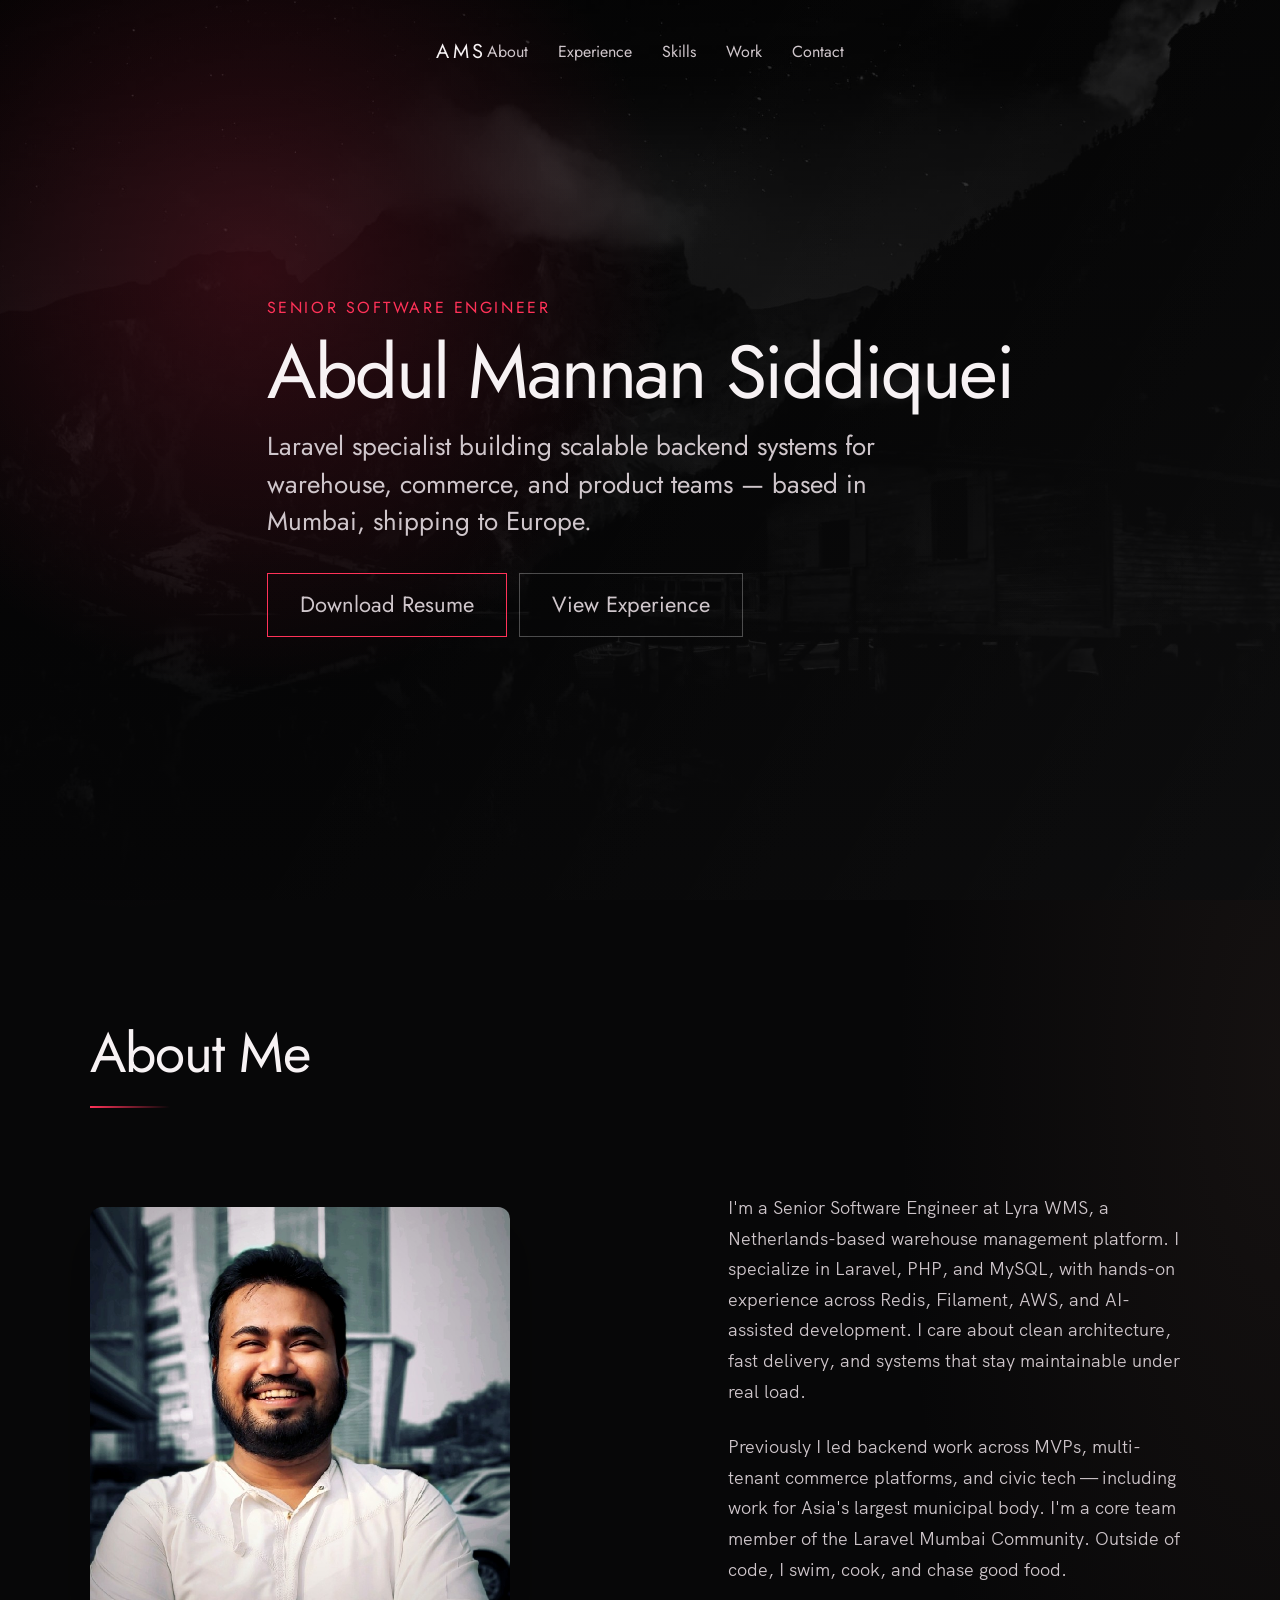
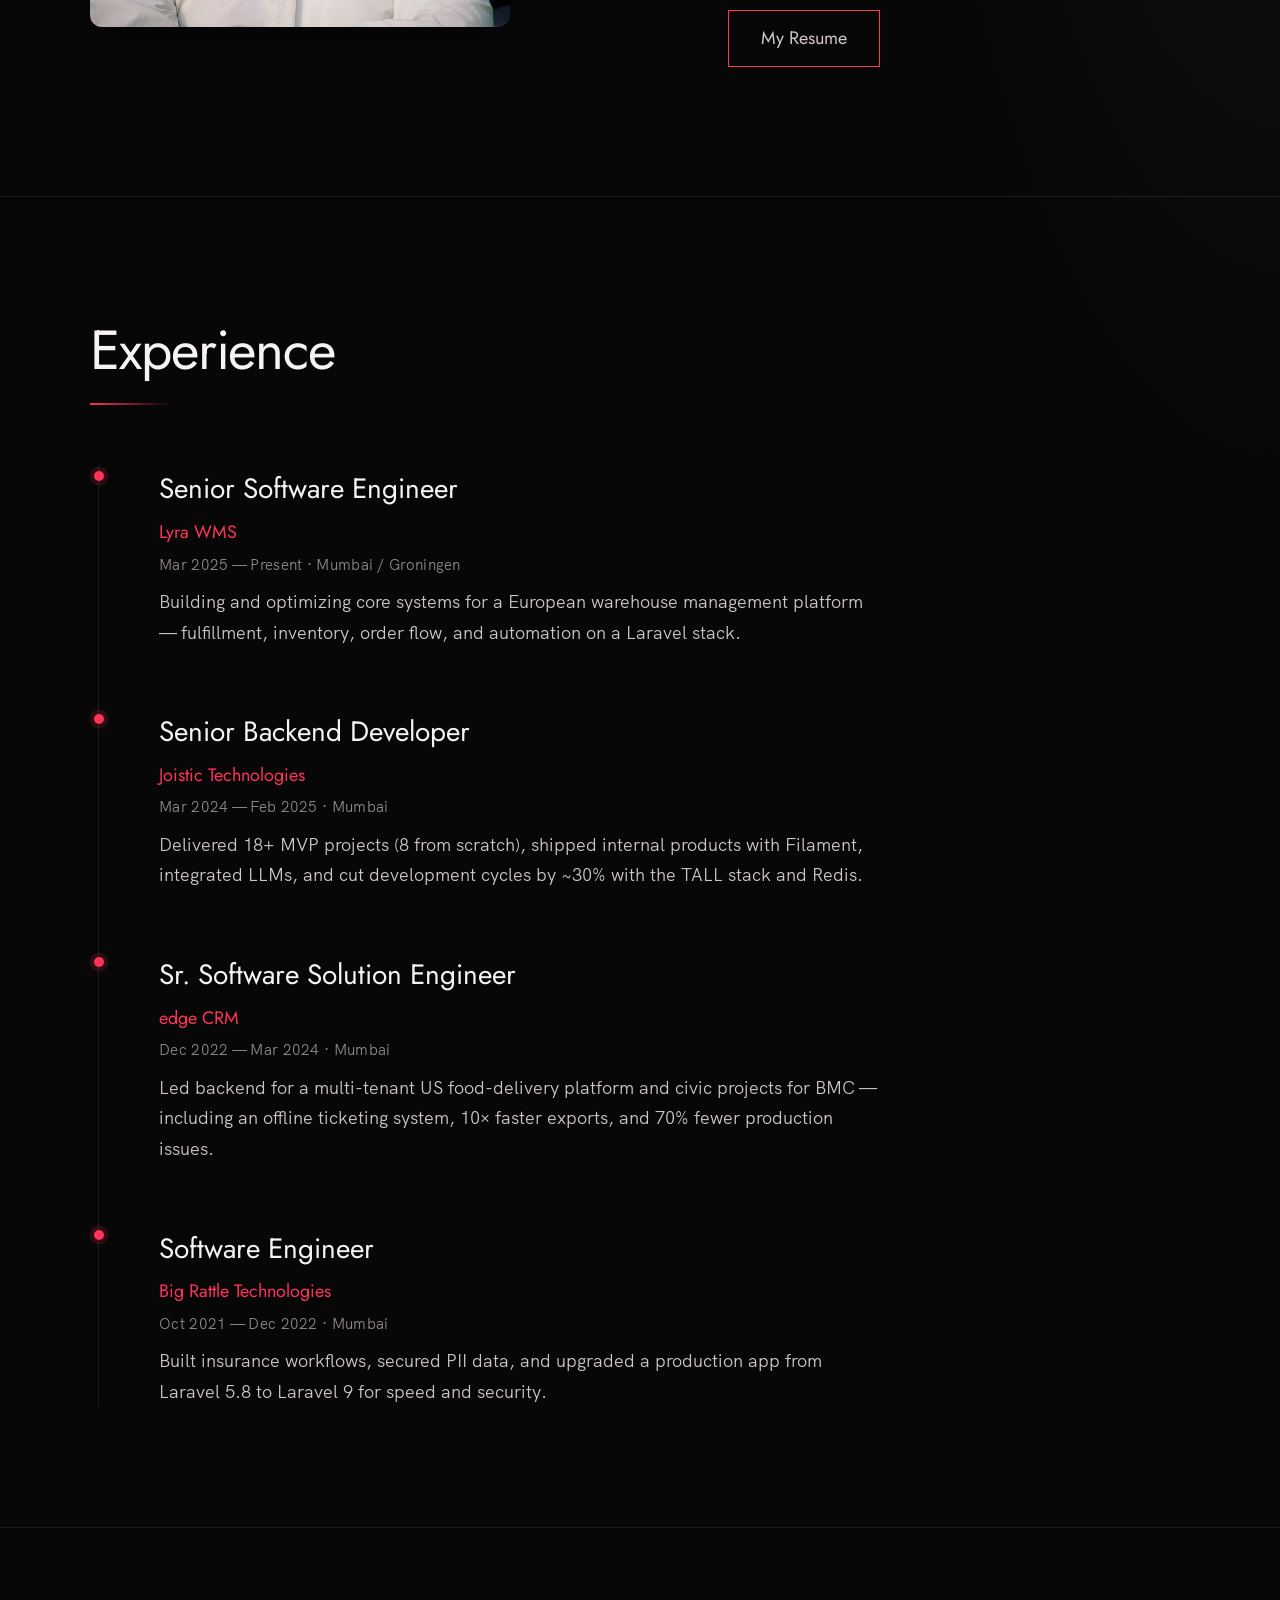
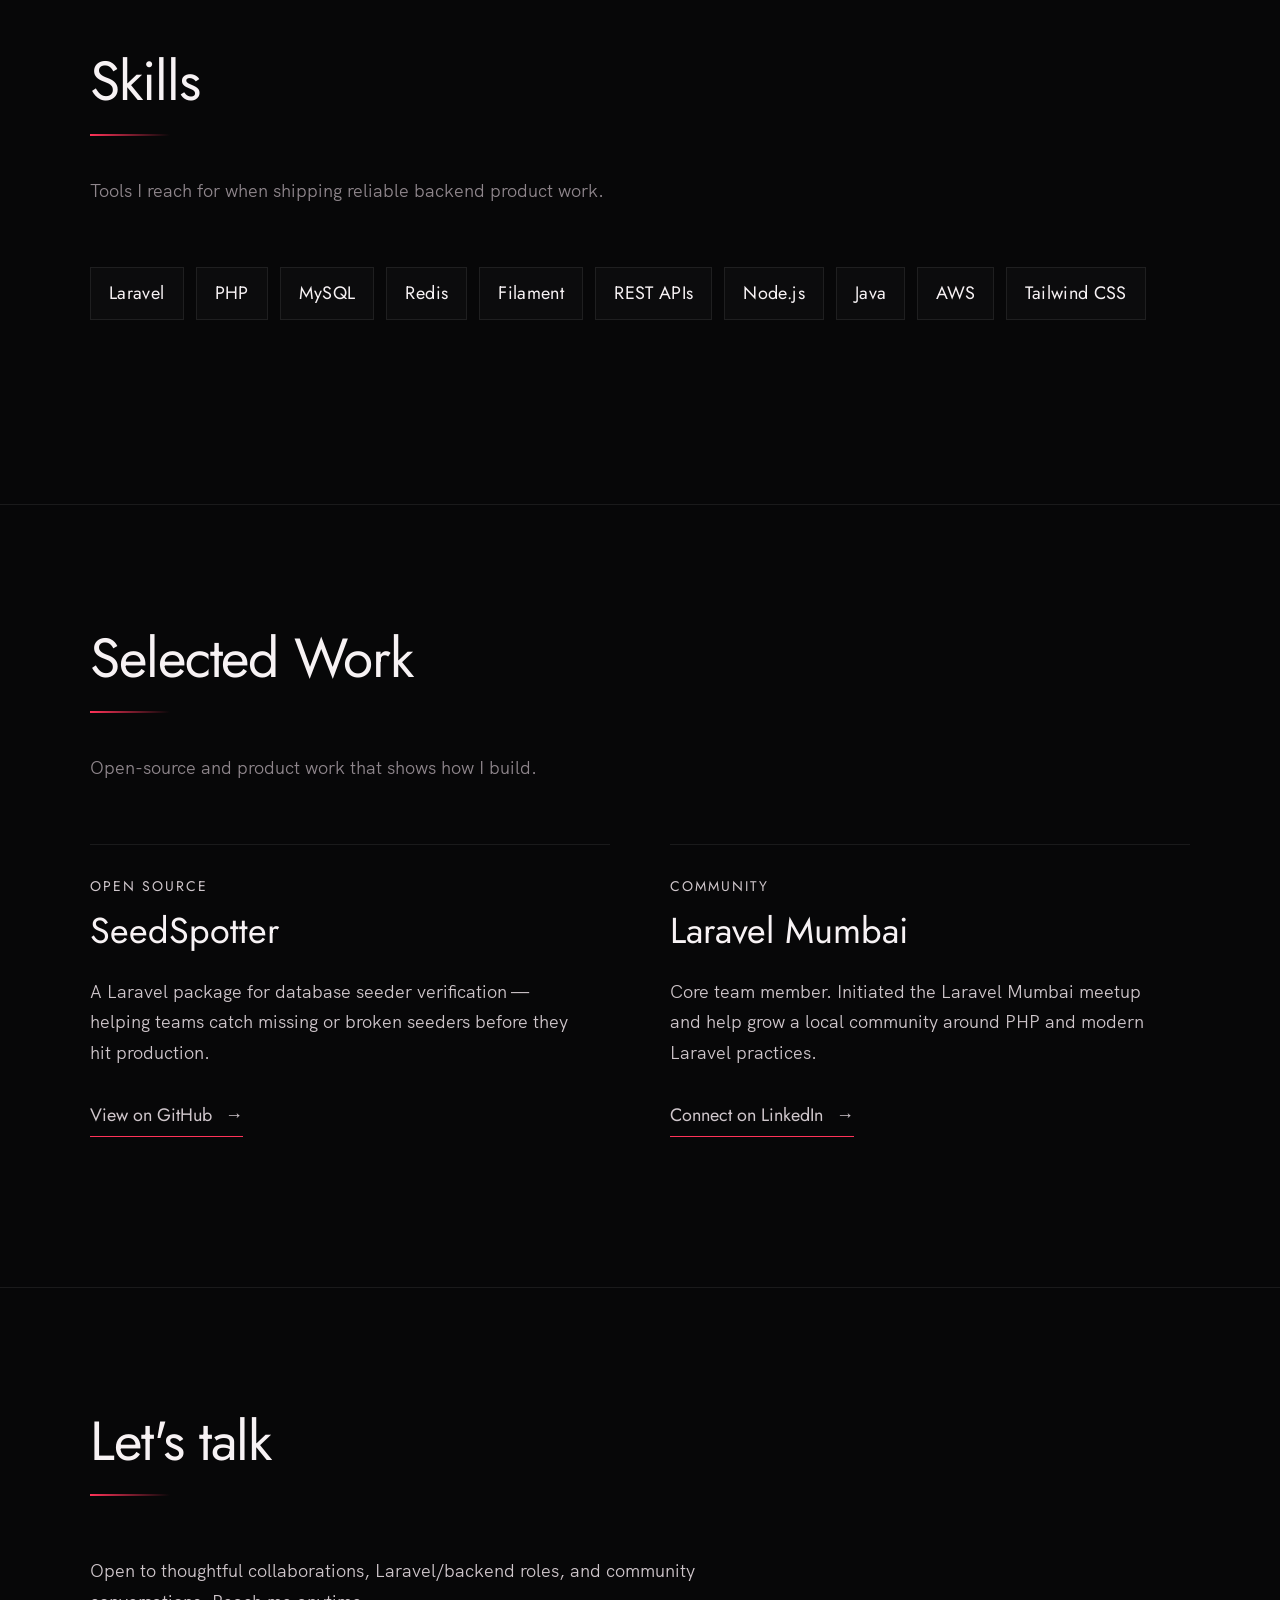
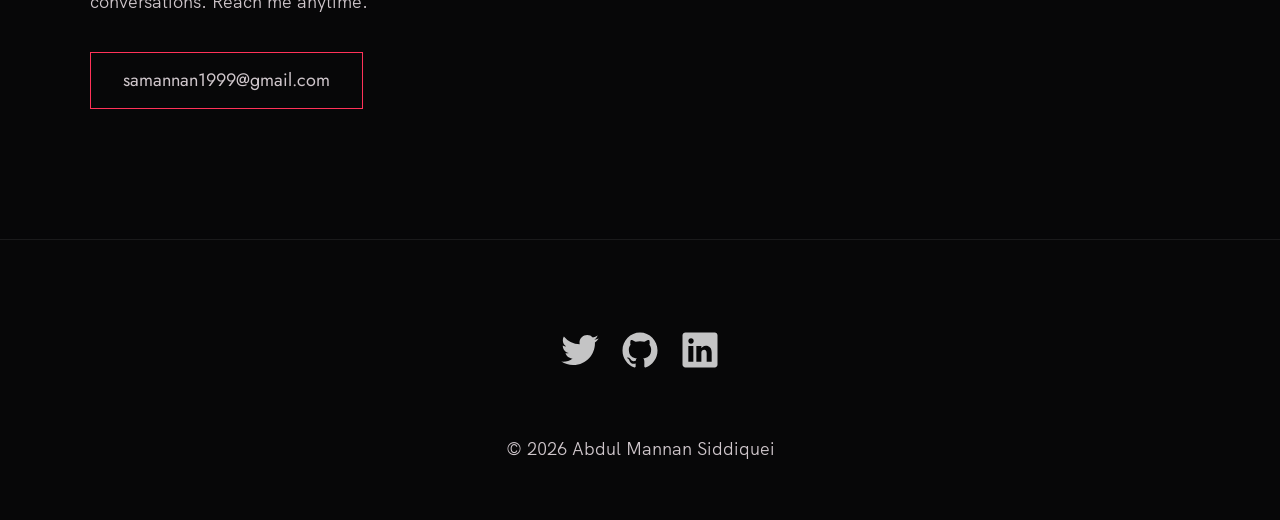
==== index.html @ 737ef44e "Refactor index.html and index.css for improved layout and styling; enhance JavaScript for better use" ====
<!DOCTYPE html>
<html lang="en">

<head>
  <meta charset="UTF-8" />
  <meta name="viewport" content="width=device-width, initial-scale=1.0" />
  <meta name="description"
    content="Abdul Mannan Siddiquei — Senior Software Engineer specializing in Laravel, PHP, and scalable backend systems. Based in Mumbai." />
  <link rel="shortcut icon" type="image/png" href="./images/favicon.png" />
  <title>Abdul Mannan Siddiquei | Senior Software Engineer</title>
  <link rel="stylesheet" href="index.css" />
</head>

<body>
  <header class="header" role="banner" id="top">
    <div class="header__atmosphere" aria-hidden="true"></div>
    <nav class="nav row" aria-label="Primary">
      <a class="nav__brand" href="#top">AMS</a>
      <ul class="nav__items">
        <li class="nav__item"><a class="nav__link" href="#about">About</a></li>
        <li class="nav__item"><a class="nav__link" href="#experience">Experience</a></li>
        <li class="nav__item"><a class="nav__link" href="#skills">Skills</a></li>
        <li class="nav__item"><a class="nav__link" href="#work">Work</a></li>
        <li class="nav__item"><a class="nav__link" href="#contact">Contact</a></li>
      </ul>
    </nav>

    <div class="header__text-box row">
      <div class="header__text">
        <p class="header__eyebrow reveal">Senior Software Engineer</p>
        <h1 class="heading-primary reveal reveal--delay-1">
          <span>Abdul Mannan Siddiquei</span>
        </h1>
        <p class="header__lead reveal reveal--delay-2">
          Laravel specialist building scalable backend systems for warehouse,
          commerce, and product teams — based in Mumbai, shipping to Europe.
        </p>
        <div class="header__actions reveal reveal--delay-3">
          <a href="./files/ams_resume_2026.pdf" class="btn" download>Download Resume</a>
          <a href="#experience" class="btn btn--ghost">View Experience</a>
        </div>
      </div>
    </div>
  </header>

  <main role="main">
    <section class="about" id="about">
      <div class="row">
        <h2 class="reveal">About Me</h2>
        <div class="about__content">
          <div class="about__text reveal reveal--delay-1">
            <p>
              I'm a Senior Software Engineer at Lyra WMS, a Netherlands-based
              warehouse management platform. I specialize in Laravel, PHP, and
              MySQL, with hands-on experience across Redis, Filament, AWS, and
              AI-assisted development. I care about clean architecture, fast
              delivery, and systems that stay maintainable under real load.
            </p>
            <p>
              Previously I led backend work across MVPs, multi-tenant commerce
              platforms, and civic tech — including work for Asia's largest
              municipal body. I'm a core team member of the Laravel Mumbai
              Community. Outside of code, I swim, cook, and chase good food.
            </p>
            <a href="./files/ams_resume_2026.pdf" class="btn" download>My Resume</a>
          </div>
          <div class="about__photo-container reveal reveal--delay-2">
            <img class="about__photo" src="./images/ams.jpg" alt="Portrait of Abdul Mannan Siddiquei" />
          </div>
        </div>
      </div>
    </section>

    <section class="experience" id="experience">
      <div class="row">
        <h2 class="reveal">Experience</h2>
        <ol class="timeline">
          <li class="timeline__item reveal">
            <div class="timeline__meta">
              <span class="timeline__role">Senior Software Engineer</span>
              <span class="timeline__company">Lyra WMS</span>
              <span class="timeline__dates">Mar 2025 — Present · Mumbai / Groningen</span>
            </div>
            <p class="timeline__copy">
              Building and optimizing core systems for a European warehouse
              management platform — fulfillment, inventory, order flow, and
              automation on a Laravel stack.
            </p>
          </li>
          <li class="timeline__item reveal">
            <div class="timeline__meta">
              <span class="timeline__role">Senior Backend Developer</span>
              <span class="timeline__company">Joistic Technologies</span>
              <span class="timeline__dates">Mar 2024 — Feb 2025 · Mumbai</span>
            </div>
            <p class="timeline__copy">
              Delivered 18+ MVP projects (8 from scratch), shipped internal
              products with Filament, integrated LLMs, and cut development
              cycles by ~30% with the TALL stack and Redis.
            </p>
          </li>
          <li class="timeline__item reveal">
            <div class="timeline__meta">
              <span class="timeline__role">Sr. Software Solution Engineer</span>
              <span class="timeline__company">edge CRM</span>
              <span class="timeline__dates">Dec 2022 — Mar 2024 · Mumbai</span>
            </div>
            <p class="timeline__copy">
              Led backend for a multi-tenant US food-delivery platform and
              civic projects for BMC — including an offline ticketing system,
              10× faster exports, and 70% fewer production issues.
            </p>
          </li>
          <li class="timeline__item reveal">
            <div class="timeline__meta">
              <span class="timeline__role">Software Engineer</span>
              <span class="timeline__company">Big Rattle Technologies</span>
              <span class="timeline__dates">Oct 2021 — Dec 2022 · Mumbai</span>
            </div>
            <p class="timeline__copy">
              Built insurance workflows, secured PII data, and upgraded a
              production app from Laravel 5.8 to Laravel 9 for speed and security.
            </p>
          </li>
        </ol>
      </div>
    </section>

    <section class="skills" id="skills">
      <div class="row">
        <h2 class="reveal">Skills</h2>
        <p class="section-lead reveal reveal--delay-1">
          Tools I reach for when shipping reliable backend product work.
        </p>
        <ul class="skills__list">
          <li class="skills__item reveal">Laravel</li>
          <li class="skills__item reveal">PHP</li>
          <li class="skills__item reveal">MySQL</li>
          <li class="skills__item reveal">Redis</li>
          <li class="skills__item reveal">Filament</li>
          <li class="skills__item reveal">REST APIs</li>
          <li class="skills__item reveal">Node.js</li>
          <li class="skills__item reveal">Java</li>
          <li class="skills__item reveal">AWS</li>
          <li class="skills__item reveal">Tailwind CSS</li>
          <li class="skills__item reveal">Livewire</li>
          <li class="skills__item reveal">AI / LLMs</li>
        </ul>
      </div>
    </section>

    <section class="work" id="work">
      <div class="row">
        <h2 class="reveal">Selected Work</h2>
        <p class="section-lead reveal reveal--delay-1">
          Open-source and product work that shows how I build.
        </p>
        <div class="work__grid">
          <article class="work__feature reveal">
            <p class="work__label">Open Source</p>
            <h3>SeedSpotter</h3>
            <p>
              A Laravel package for database seeder verification — helping teams
              catch missing or broken seeders before they hit production.
            </p>
            <a class="link__text" href="https://github.com/abdulmannans/seed-spotter" target="_blank"
              rel="noopener noreferrer">View on GitHub <span aria-hidden="true">→</span></a>
          </article>
          <article class="work__feature reveal reveal--delay-1">
            <p class="work__label">Community</p>
            <h3>Laravel Mumbai</h3>
            <p>
              Core team member. Initiated the Laravel Mumbai meetup and help
              grow a local community around PHP and modern Laravel practices.
            </p>
            <a class="link__text" href="https://www.linkedin.com/in/abdulmannans/" target="_blank"
              rel="noopener noreferrer">Connect on LinkedIn <span aria-hidden="true">→</span></a>
          </article>
        </div>
      </div>
    </section>

    <section class="contact" id="contact">
      <div class="row">
        <h2 class="reveal">Let's talk</h2>
        <div class="contact__info reveal reveal--delay-1">
          <p>
            Open to thoughtful collaborations, Laravel/backend roles, and
            community conversations. Reach me anytime.
          </p>
          <a class="btn" href="mailto:samannan1999@gmail.com">samannan1999@gmail.com</a>
        </div>
      </div>
    </section>
  </main>

  <footer role="contentinfo" class="footer">
    <div class="row">
      <ul class="footer__social-links">
        <li class="footer__social-link-item">
          <a href="https://twitter.com/SiddiqueiAbdul/" title="Twitter profile">
            <img src="./images/twitter.svg" class="footer__social-image" alt="Twitter" />
          </a>
        </li>
        <li class="footer__social-link-item">
          <a href="https://github.com/abdulmannans/" title="GitHub profile">
            <img src="./images/github.svg" class="footer__social-image" alt="GitHub" />
          </a>
        </li>
        <li class="footer__social-link-item">
          <a href="https://www.linkedin.com/in/abdulmannans/" title="LinkedIn profile">
            <img src="./images/linkedin.svg" class="footer__social-image" alt="LinkedIn" />
          </a>
        </li>
      </ul>
      <p>&copy; <span id="year">2026</span> Abdul Mannan Siddiquei</p>
    </div>
  </footer>

  <a href="#top" class="back-to-top" title="Back to Top">
    <img src="./images/arrow-up.svg" alt="Back to Top" class="back-to-top__image" />
  </a>
  <script src="./index.js"></script>
</body>

</html>
---- index.css ----
/* --------------------------------------- */
/* ----- Basic Setup ----- */
/* --------------------------------------- */

@font-face {
    font-family: 'Hk Grotesk';
    font-style: normal;
    font-weight: 400;
    src: url('./fonts/HKGrotesk-Regular.woff') format('woff');
}

@font-face {
    font-family: 'Jost';
    font-style: normal;
    font-weight: 400;
    src: url('./fonts/Jost-Regular.ttf') format('truetype');
}

* {
    margin: 0;
    padding: 0;
    box-sizing: inherit;
}

:root {
    --font-size-small: 1.8rem;
    --font-size-normal: 2.2rem;
    --font-size-medium: 2.8rem;
    --font-size-medium-1: 3.6rem;
    --font-size-large: 5.5rem;
    --font-size-huge: 7.5rem;
    --font-stack: 'Hk Grotesk', sans-serif;
    --font-display: 'Jost', sans-serif;

    --line-height-normal: 1.7;
    --line-height-small: 1.2;

    --black: #070708;
    --ink: #101014;
    --pink: #ff3258;
    --pink-soft: rgba(255, 50, 88, 0.14);
    --white: #f7f2f4;
    --white-1: #cfc6cb;
    --muted: #8f868c;
    --line: rgba(255, 255, 255, 0.08);

    --container-max-width: 1180px;
    --container-medium-width: 700px;
    --container-small-width: 500px;

    --gutter-huge: 12rem;
    --gutter-medium: 6rem;
    --gutter-normal: 3rem;
    --gutter-small-1: 2.5rem;
    --gutter-small: 2rem;

    --border-light: 1px solid var(--line);
    --ease: cubic-bezier(0.22, 1, 0.36, 1);
}

html {
    font-size: 62.5%;
    box-sizing: border-box;
    scroll-behavior: smooth;
}

@media (max-width: 1000px) {
    html {
        font-size: 52%;
    }
}

body {
    font-size: var(--font-size-small);
    font-family: var(--font-stack);
    font-weight: 400;
    color: var(--white-1);
    line-height: var(--line-height-normal);
    background:
        radial-gradient(ellipse 80% 50% at 10% -10%, rgba(255, 50, 88, 0.12), transparent 55%),
        radial-gradient(ellipse 60% 40% at 100% 20%, rgba(120, 90, 80, 0.12), transparent 50%),
        var(--black);
    overflow-x: hidden;
}

.row {
    max-width: var(--container-max-width);
    margin: 0 auto;
}

@media (max-width: 1340px) {
    .row {
        max-width: 1100px;
    }
}

@media (max-width: 1240px) {
    .row {
        padding: 0 var(--gutter-medium);
    }
}

@media (max-width: 600px) {
    .row {
        padding: 0 var(--gutter-small);
    }
}

section {
    padding: var(--gutter-huge) 0;
    border-bottom: var(--border-light);
}

img {
    object-fit: contain;
    max-width: 100%;
}

.section-lead {
    max-width: 54rem;
    margin: -2rem 0 var(--gutter-medium);
    color: var(--muted);
}

/* --------------------------------------- */
/* ----- Motion ----- */
/* --------------------------------------- */

.reveal {
    opacity: 0;
    transform: translateY(2.4rem);
    transition: opacity 0.7s var(--ease), transform 0.7s var(--ease);
}

.reveal.is-visible {
    opacity: 1;
    transform: translateY(0);
}

.reveal--delay-1 {
    transition-delay: 0.1s;
}

.reveal--delay-2 {
    transition-delay: 0.2s;
}

.reveal--delay-3 {
    transition-delay: 0.3s;
}

@media (prefers-reduced-motion: reduce) {
    .reveal,
    .reveal.is-visible {
        opacity: 1;
        transform: none;
        transition: none;
    }

    html {
        scroll-behavior: auto;
    }
}

/* --------------------------------------- */
/* ----- Headlines and Paragraphs ----- */
/* --------------------------------------- */

h1,
h2,
h3 {
    font-family: var(--font-display);
    font-weight: 400;
    line-height: var(--line-height-small);
    color: var(--white);
}

.heading-primary {
    line-height: 0.95;
    font-size: var(--font-size-huge);
    font-weight: 400;
    letter-spacing: -0.03em;
}

@media (max-width: 900px) {
    .heading-primary {
        font-size: 6.5rem;
    }
}

h2 {
    font-size: var(--font-size-large);
    margin-bottom: var(--gutter-medium);
    letter-spacing: -0.02em;
}

h2::after {
    content: '';
    display: block;
    height: 2px;
    width: 8rem;
    background: linear-gradient(90deg, var(--pink), transparent);
    margin: var(--gutter-small) 0;
}

h3 {
    font-size: var(--font-size-medium-1);
    margin-bottom: var(--gutter-small);
}

@media (max-width: 500px) {
    .heading-primary {
        font-size: var(--font-size-large);
    }

    h2 {
        font-size: var(--font-size-medium-1);
    }

    h3 {
        font-size: var(--font-size-medium);
    }
}

p {
    margin: var(--gutter-small-1) 0;
}

@media (max-width: 900px) {
    p {
        max-width: var(--container-small-width);
    }
}

/* --------------------------------------- */
/* ----- Buttons and Links ----- */
/* --------------------------------------- */

a {
    color: var(--white);
    font-weight: 400;
    font-family: var(--font-display);
    transition: color 0.2s ease, border-color 0.2s ease, background 0.2s ease;
    outline: 2px solid transparent;
}

::-moz-focus-inner {
    border: 0;
}

button:focus,
a:focus {
    outline: 2px solid var(--pink);
}

body:not(.user-is-tabbing) button:focus,
body:not(.user-is-tabbing) a:focus {
    outline: none;
}

.btn {
    position: relative;
    display: inline-block;
    padding: 1.2rem 3.2rem;
    text-decoration: none;
    color: inherit;
    border: 1px solid var(--pink);
    font-weight: 400;
    overflow: hidden;
    z-index: 1;
}

.btn:focus {
    outline: none;
}

.btn::after {
    content: '';
    display: block;
    position: absolute;
    top: 0;
    left: 0;
    right: 100%;
    background: var(--pink);
    height: 100%;
    z-index: -1;
    transition: right 0.35s var(--ease);
}

.btn:hover::after,
.btn:focus::after {
    right: 0;
}

.btn--ghost {
    border-color: rgba(255, 255, 255, 0.28);
    margin-left: 1.2rem;
}

.btn--ghost::after {
    background: rgba(255, 255, 255, 0.08);
}

.link__text {
    position: relative;
    display: inline-block;
    padding: 0.6rem 0;
    color: inherit;
    text-decoration: none;
    border-bottom: 1px solid var(--pink);
}

.link__text:hover {
    color: var(--pink);
}

.link__text span {
    padding-left: 0.8rem;
    font-family: sans-serif;
}

/* ----- Back to Top ----- */

.back-to-top {
    position: fixed;
    bottom: 4rem;
    right: 4rem;
    display: flex;
    justify-content: center;
    align-items: center;
    height: 5.5rem;
    width: 5.5rem;
    background-color: var(--pink);
    border-radius: 50%;
    z-index: 10;
    visibility: hidden;
    opacity: 0;
    transform: scale(0);
    transition: opacity 0.35s var(--ease), transform 0.35s var(--ease), visibility 0.35s;
}

.back-to-top__image {
    height: 70%;
}

@media (max-width: 900px) {
    .back-to-top {
        right: 2rem;
    }
}

@media (max-width: 500px) {
    .back-to-top {
        right: 1rem;
        bottom: 2rem;
    }
}

/* --------------------------------------- */
/* ----- Navigation ----- */
/* --------------------------------------- */

.nav {
    position: relative;
    z-index: 2;
    display: flex;
    justify-content: space-between;
    align-items: center;
    padding: var(--gutter-normal) 0;
}

.nav__brand {
    font-family: var(--font-display);
    font-size: 2rem;
    letter-spacing: 0.18em;
    text-decoration: none;
    color: var(--white);
}

.nav__items {
    display: flex;
    list-style: none;
    flex-wrap: wrap;
    justify-content: flex-end;
}

.nav__item:not(:last-child) {
    margin-right: var(--gutter-normal);
}

@media (max-width: 600px) {
    .nav {
        flex-direction: column;
        gap: 1.2rem;
    }

    .nav__item:not(:last-child) {
        margin-right: 1.6rem;
    }
}

.nav__link {
    position: relative;
    display: inline-block;
    padding: 0.8rem 0;
    text-decoration: none;
    color: var(--white-1);
    font-size: 1.6rem;
}

.nav__link::after {
    content: '';
    position: absolute;
    bottom: 0;
    left: 0;
    width: 0;
    height: 2px;
    background: var(--pink);
    transition: width 0.3s var(--ease);
}

.nav__link:hover {
    color: var(--white);
}

.nav__link:hover::after {
    width: 100%;
}

/* --------------------------------------- */
/* ----- Header ----- */
/* --------------------------------------- */

.header {
    position: relative;
    min-height: 100vh;
    display: flex;
    flex-direction: column;
    overflow: hidden;
    background:
        linear-gradient(180deg, rgba(7, 7, 8, 0.35), rgba(7, 7, 8, 0.88)),
        url('./images/header.jpg');
    background-size: cover;
    background-position: center;
    font-size: var(--font-size-normal);
}

.header__atmosphere {
    position: absolute;
    inset: 0;
    pointer-events: none;
    background:
        radial-gradient(circle at 20% 30%, rgba(255, 50, 88, 0.18), transparent 35%),
        linear-gradient(120deg, transparent 40%, rgba(255, 255, 255, 0.03) 100%);
    animation: drift 14s ease-in-out infinite alternate;
}

@keyframes drift {
    from {
        transform: scale(1) translateY(0);
    }
    to {
        transform: scale(1.05) translateY(-1.5%);
    }
}

.header__text-box {
    position: relative;
    z-index: 1;
    flex: 1;
    display: flex;
    align-items: center;
    padding-bottom: 8rem;
}

.header__eyebrow {
    display: inline-block;
    margin: 0 0 1.6rem;
    color: var(--pink);
    font-family: var(--font-display);
    font-size: 1.6rem;
    letter-spacing: 0.16em;
    text-transform: uppercase;
}

.header__lead {
    margin: 2rem 0 3.2rem;
    max-width: 62rem;
    font-family: var(--font-display);
    font-size: clamp(2rem, 2.4vw, 2.6rem);
    line-height: 1.45;
    color: var(--white-1);
}

.header__actions {
    display: flex;
    flex-wrap: wrap;
    gap: 1.2rem;
}

.header__actions .btn--ghost {
    margin-left: 0;
}

@media (max-width: 500px) {
    .header {
        text-align: center;
    }

    .header__actions {
        justify-content: center;
    }

    .header__lead {
        margin-left: auto;
        margin-right: auto;
    }
}

/* --------------------------------------- */
/* ----- About ----- */
/* --------------------------------------- */

.about__content {
    display: flex;
    flex-direction: row-reverse;
    align-items: center;
    gap: var(--gutter-medium);
}

.about__photo {
    width: 100%;
    max-width: 42rem;
    border-radius: 1.2rem;
    object-fit: cover;
    filter: saturate(0.92) contrast(1.05);
    box-shadow: 0 2.4rem 5rem rgba(0, 0, 0, 0.35);
}

@media (max-width: 900px) {
    .about__content {
        flex-direction: column-reverse;
        align-items: initial;
    }
}

@media (min-width: 901px) {
    .about__text {
        flex: 0 0 42%;
    }

    .about__photo-container {
        flex: 1;
    }
}

/* --------------------------------------- */
/* ----- Experience ----- */
/* --------------------------------------- */

.timeline {
    list-style: none;
    display: grid;
    gap: 0;
    border-left: 1px solid var(--line);
    margin-left: 0.8rem;
}

.timeline__item {
    position: relative;
    padding: 0 0 var(--gutter-medium) var(--gutter-medium);
}

.timeline__item:last-child {
    padding-bottom: 0;
}

.timeline__item::before {
    content: '';
    position: absolute;
    left: -0.55rem;
    top: 0.55rem;
    width: 1rem;
    height: 1rem;
    border-radius: 50%;
    background: var(--pink);
    box-shadow: 0 0 0 0.45rem var(--pink-soft);
}

.timeline__meta {
    display: flex;
    flex-direction: column;
    gap: 0.4rem;
    margin-bottom: 1rem;
}

.timeline__role {
    font-family: var(--font-display);
    font-size: var(--font-size-medium);
    color: var(--white);
}

.timeline__company {
    color: var(--pink);
    font-family: var(--font-display);
}

.timeline__dates {
    color: var(--muted);
    font-size: 1.5rem;
    letter-spacing: 0.02em;
}

.timeline__copy {
    margin: 0;
    max-width: 72rem;
}

/* --------------------------------------- */
/* ----- Skills ----- */
/* --------------------------------------- */

.skills__list {
    list-style: none;
    display: flex;
    flex-wrap: wrap;
    gap: 1.2rem;
}

.skills__item {
    padding: 1rem 1.8rem;
    border: 1px solid var(--line);
    background: rgba(255, 255, 255, 0.02);
    color: var(--white);
    font-family: var(--font-display);
    letter-spacing: 0.02em;
    transition: border-color 0.25s ease, background 0.25s ease, transform 0.25s var(--ease);
}

.skills__item:hover {
    border-color: rgba(255, 50, 88, 0.55);
    background: var(--pink-soft);
    transform: translateY(-2px);
}

/* --------------------------------------- */
/* ----- Work ----- */
/* --------------------------------------- */

.work__grid {
    display: grid;
    grid-template-columns: repeat(2, minmax(0, 1fr));
    gap: var(--gutter-medium);
}

@media (max-width: 800px) {
    .work__grid {
        grid-template-columns: 1fr;
    }
}

.work__feature {
    padding: var(--gutter-normal) 0;
    border-top: 1px solid var(--line);
}

.work__label {
    margin: 0 0 1rem;
    color: var(--pink);
    font-family: var(--font-display);
    font-size: 1.4rem;
    letter-spacing: 0.14em;
    text-transform: uppercase;
}

.work__feature p {
    max-width: 48rem;
    color: var(--white-1);
}

/* --------------------------------------- */
/* ----- Contact ----- */
/* --------------------------------------- */

.contact__info {
    max-width: var(--container-medium-width);
}

.contact__info .btn {
    margin-top: 1rem;
}

/* --------------------------------------- */
/* ----- Footer ----- */
/* --------------------------------------- */

.footer {
    text-align: center;
    padding: var(--gutter-medium) 0 var(--gutter-normal);
}

.footer__social-links {
    display: flex;
    justify-content: center;
    padding: var(--gutter-normal) 0;
    list-style: none;
}

.footer__social-link-item:not(:last-of-type) {
    margin-right: var(--gutter-small);
}

.footer__social-image {
    height: 4rem;
    transition: transform 0.25s var(--ease), opacity 0.25s ease;
    opacity: 0.85;
}

.footer__social-link-item a:hover .footer__social-image {
    transform: translateY(-3px);
    opacity: 1;
}

@media (max-width: 500px) {
    .footer {
        padding: var(--gutter-medium) 0;
    }
}
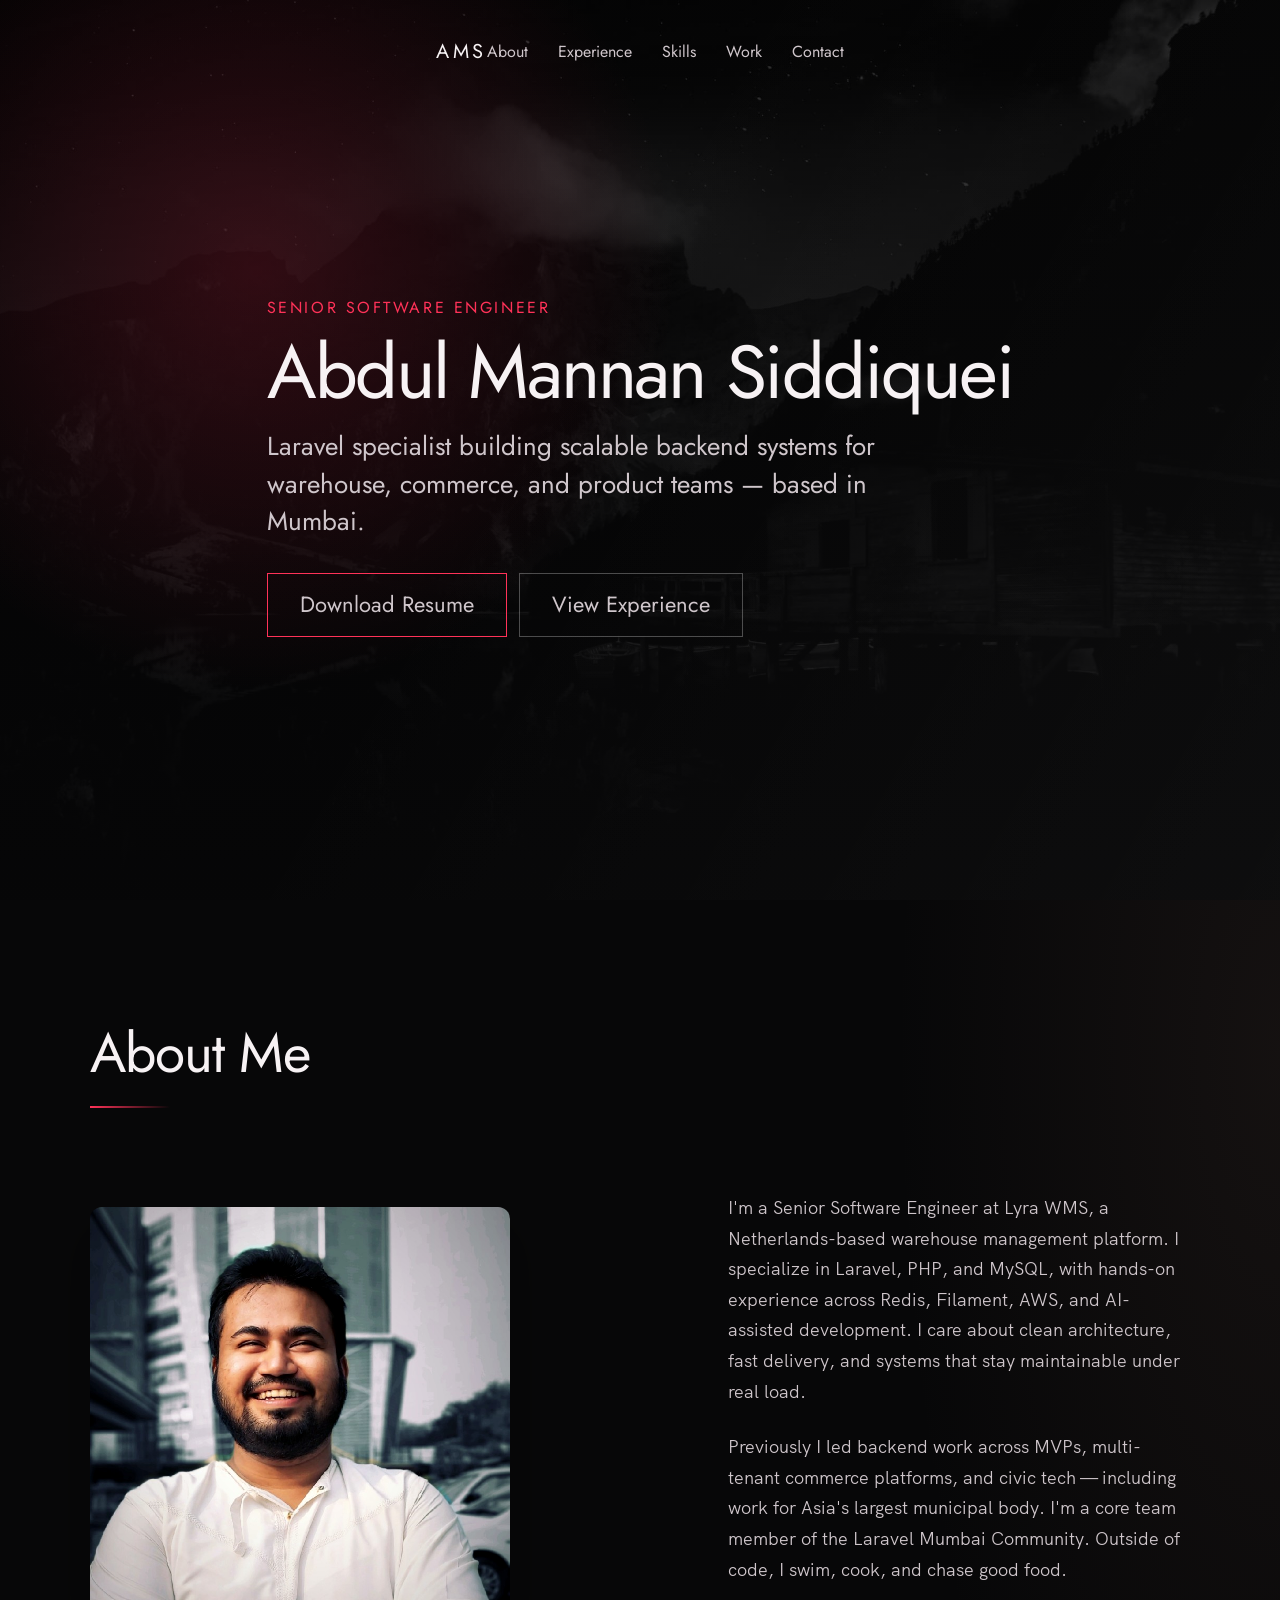
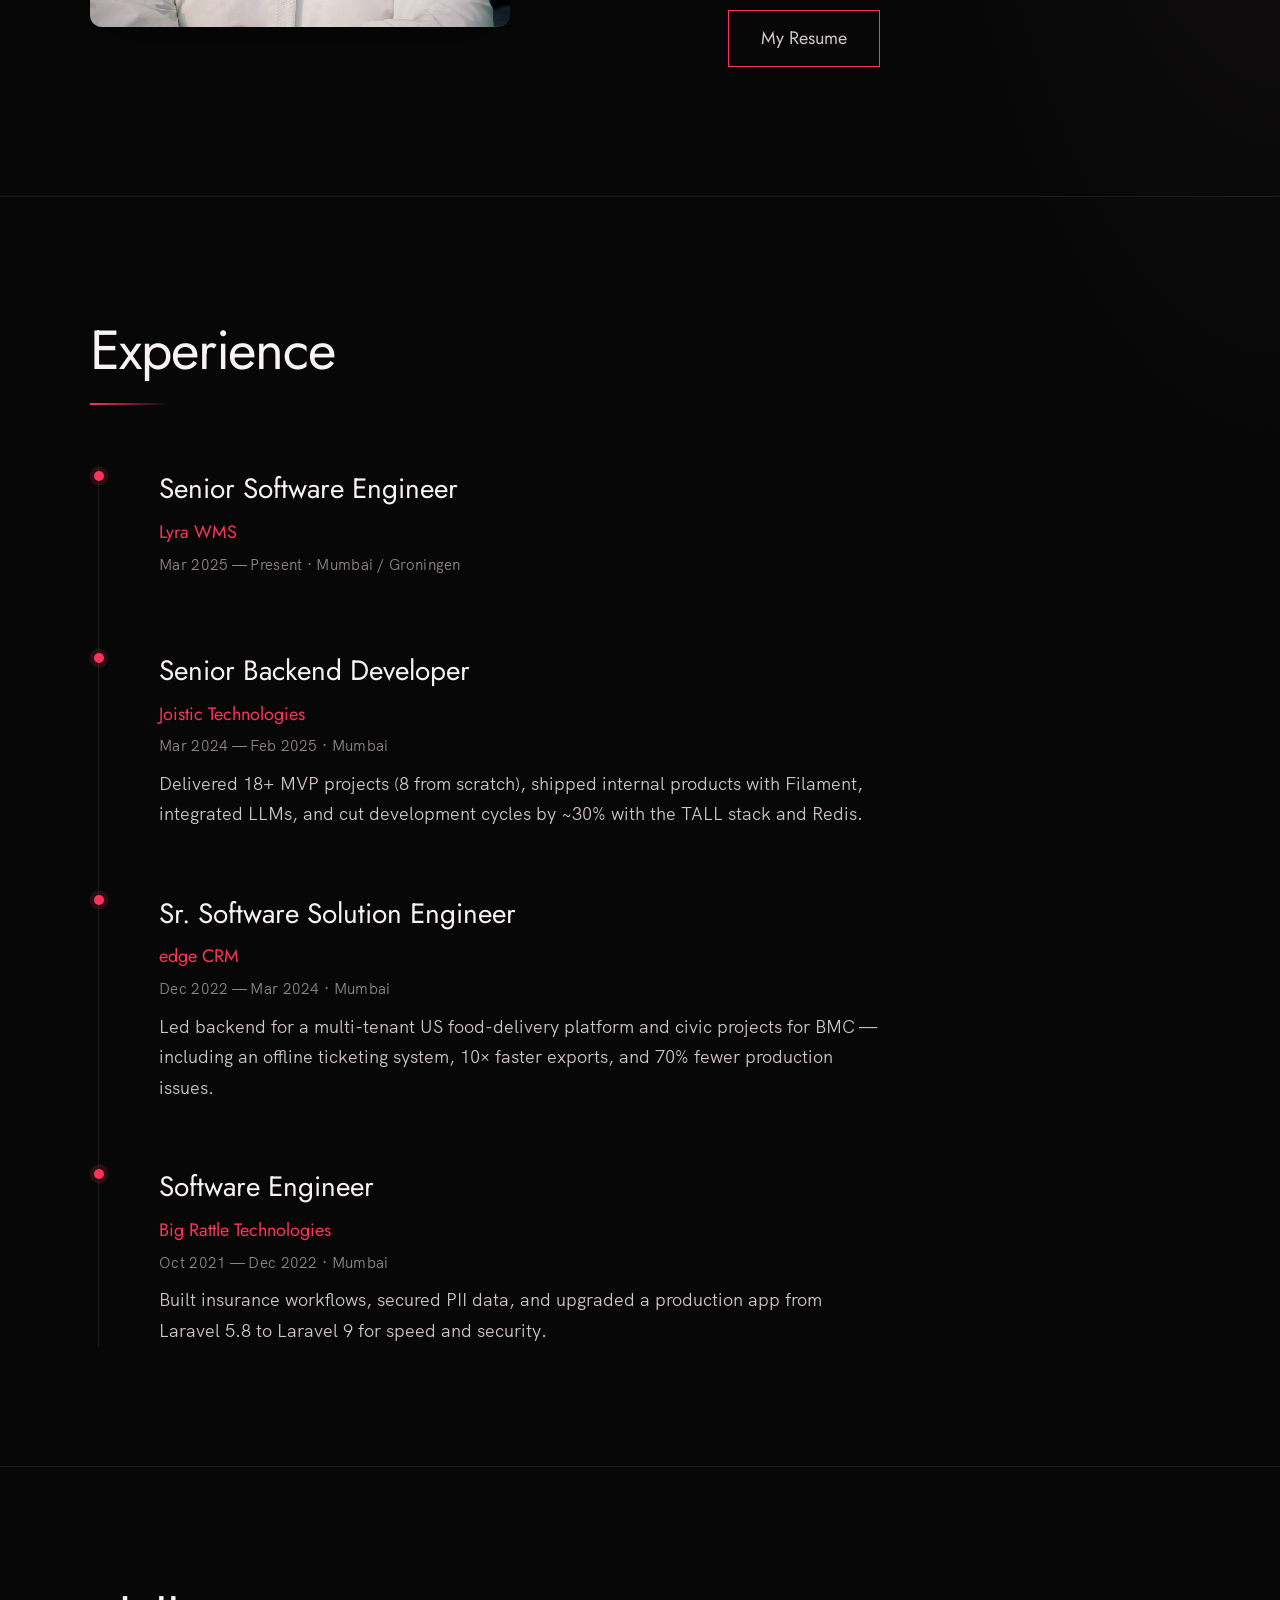
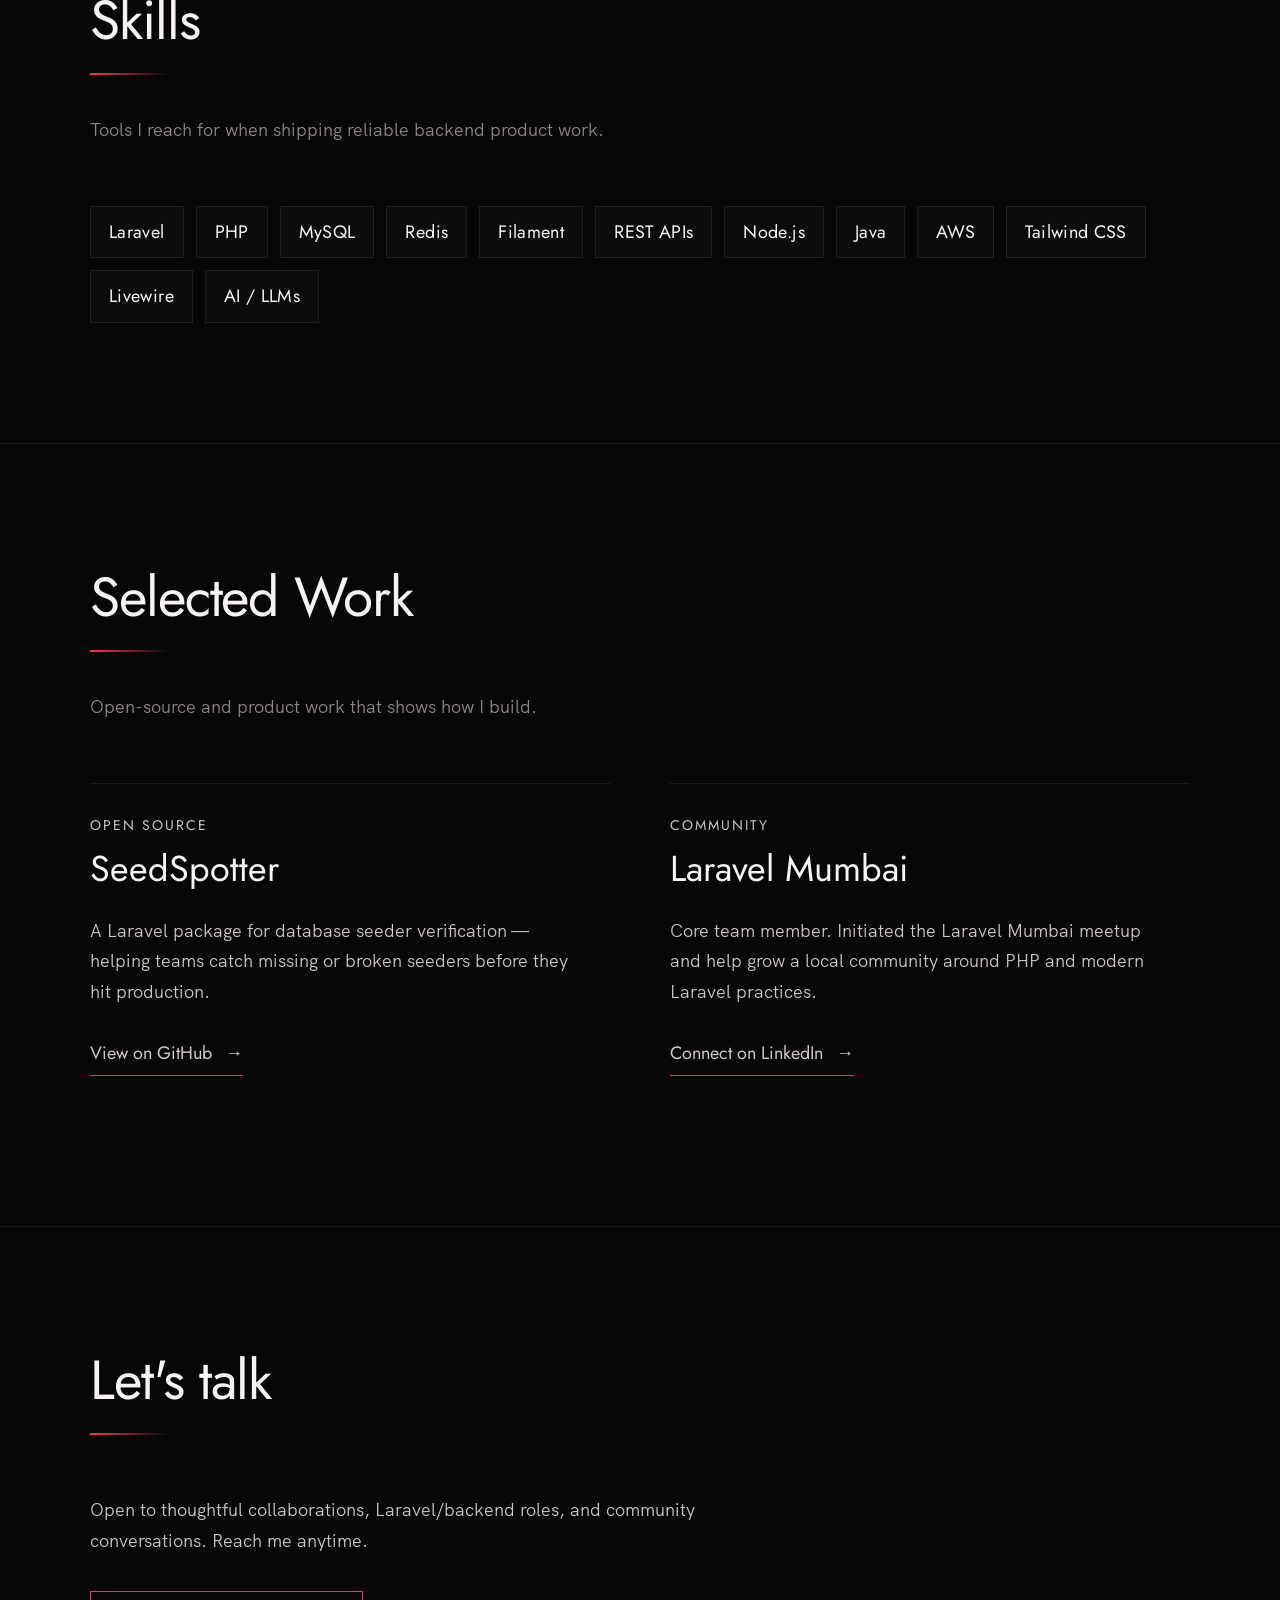
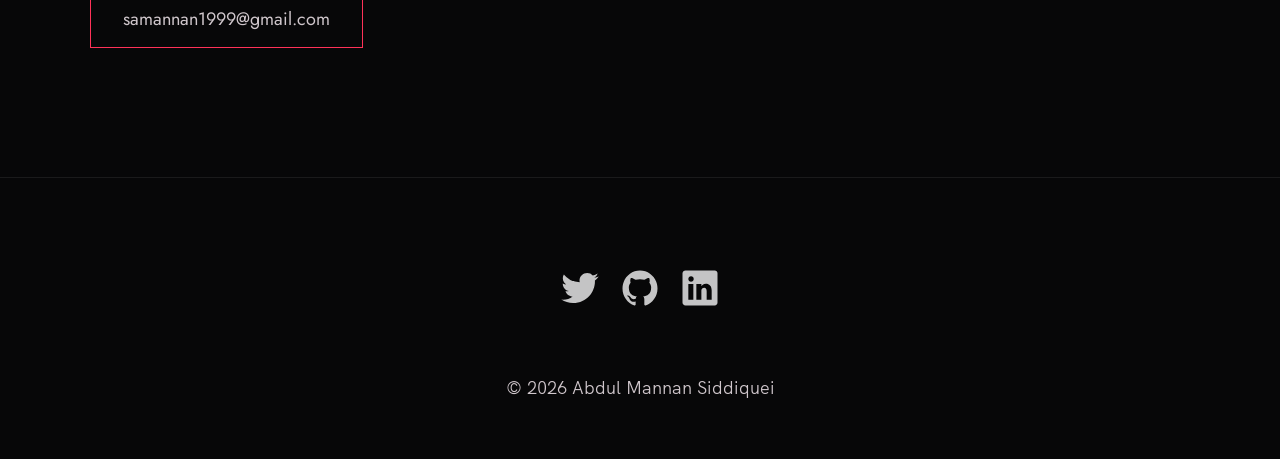
==== commit 68ee3b50: "Update index.html and resume files to remove specific references to European operations and streamli" ====
--- a/index.html
+++ b/index.html
@@ -33,7 +33,7 @@
         </h1>
         <p class="header__lead reveal reveal--delay-2">
           Laravel specialist building scalable backend systems for warehouse,
-          commerce, and product teams — based in Mumbai, shipping to Europe.
+          commerce, and product teams — based in Mumbai.
         </p>
         <div class="header__actions reveal reveal--delay-3">
           <a href="./files/ams_resume_2026.pdf" class="btn" download>Download Resume</a>
@@ -81,11 +81,6 @@
               <span class="timeline__company">Lyra WMS</span>
               <span class="timeline__dates">Mar 2025 — Present · Mumbai / Groningen</span>
             </div>
-            <p class="timeline__copy">
-              Building and optimizing core systems for a European warehouse
-              management platform — fulfillment, inventory, order flow, and
-              automation on a Laravel stack.
-            </p>
           </li>
           <li class="timeline__item reveal">
             <div class="timeline__meta">
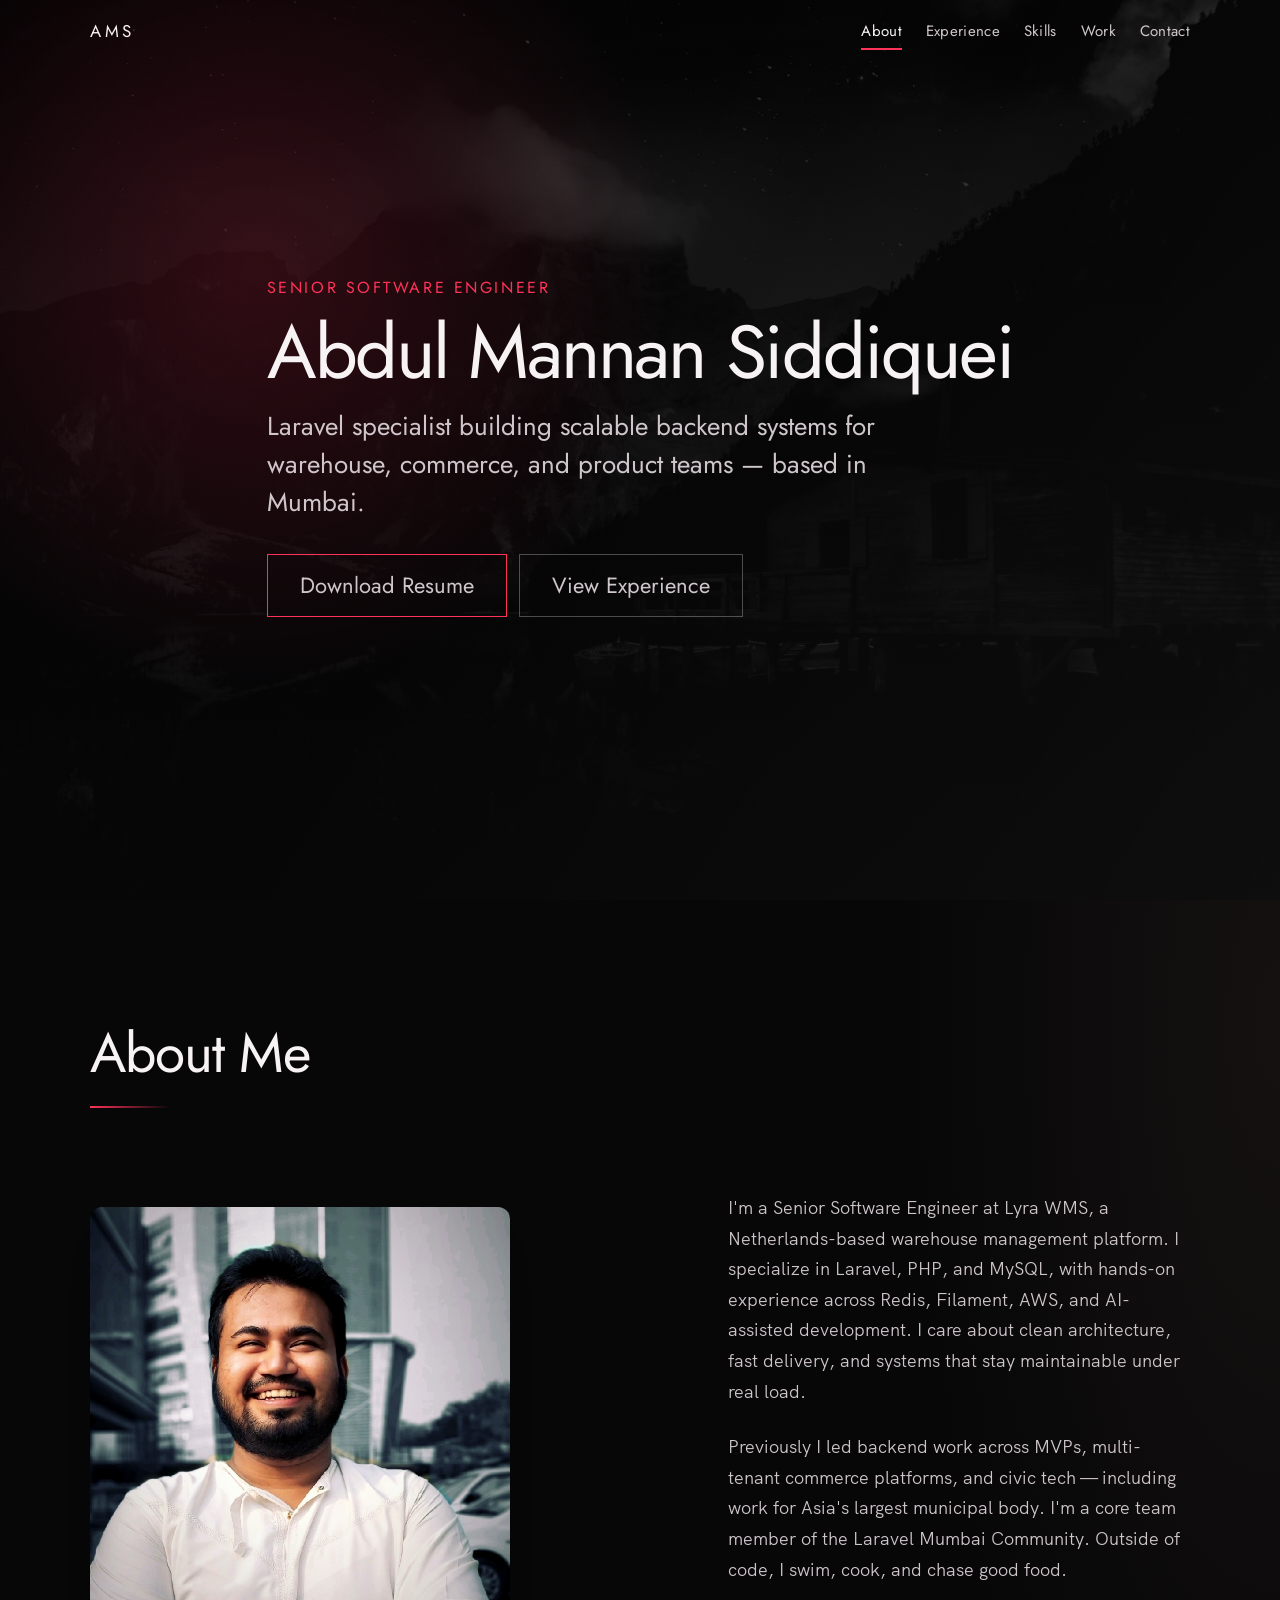
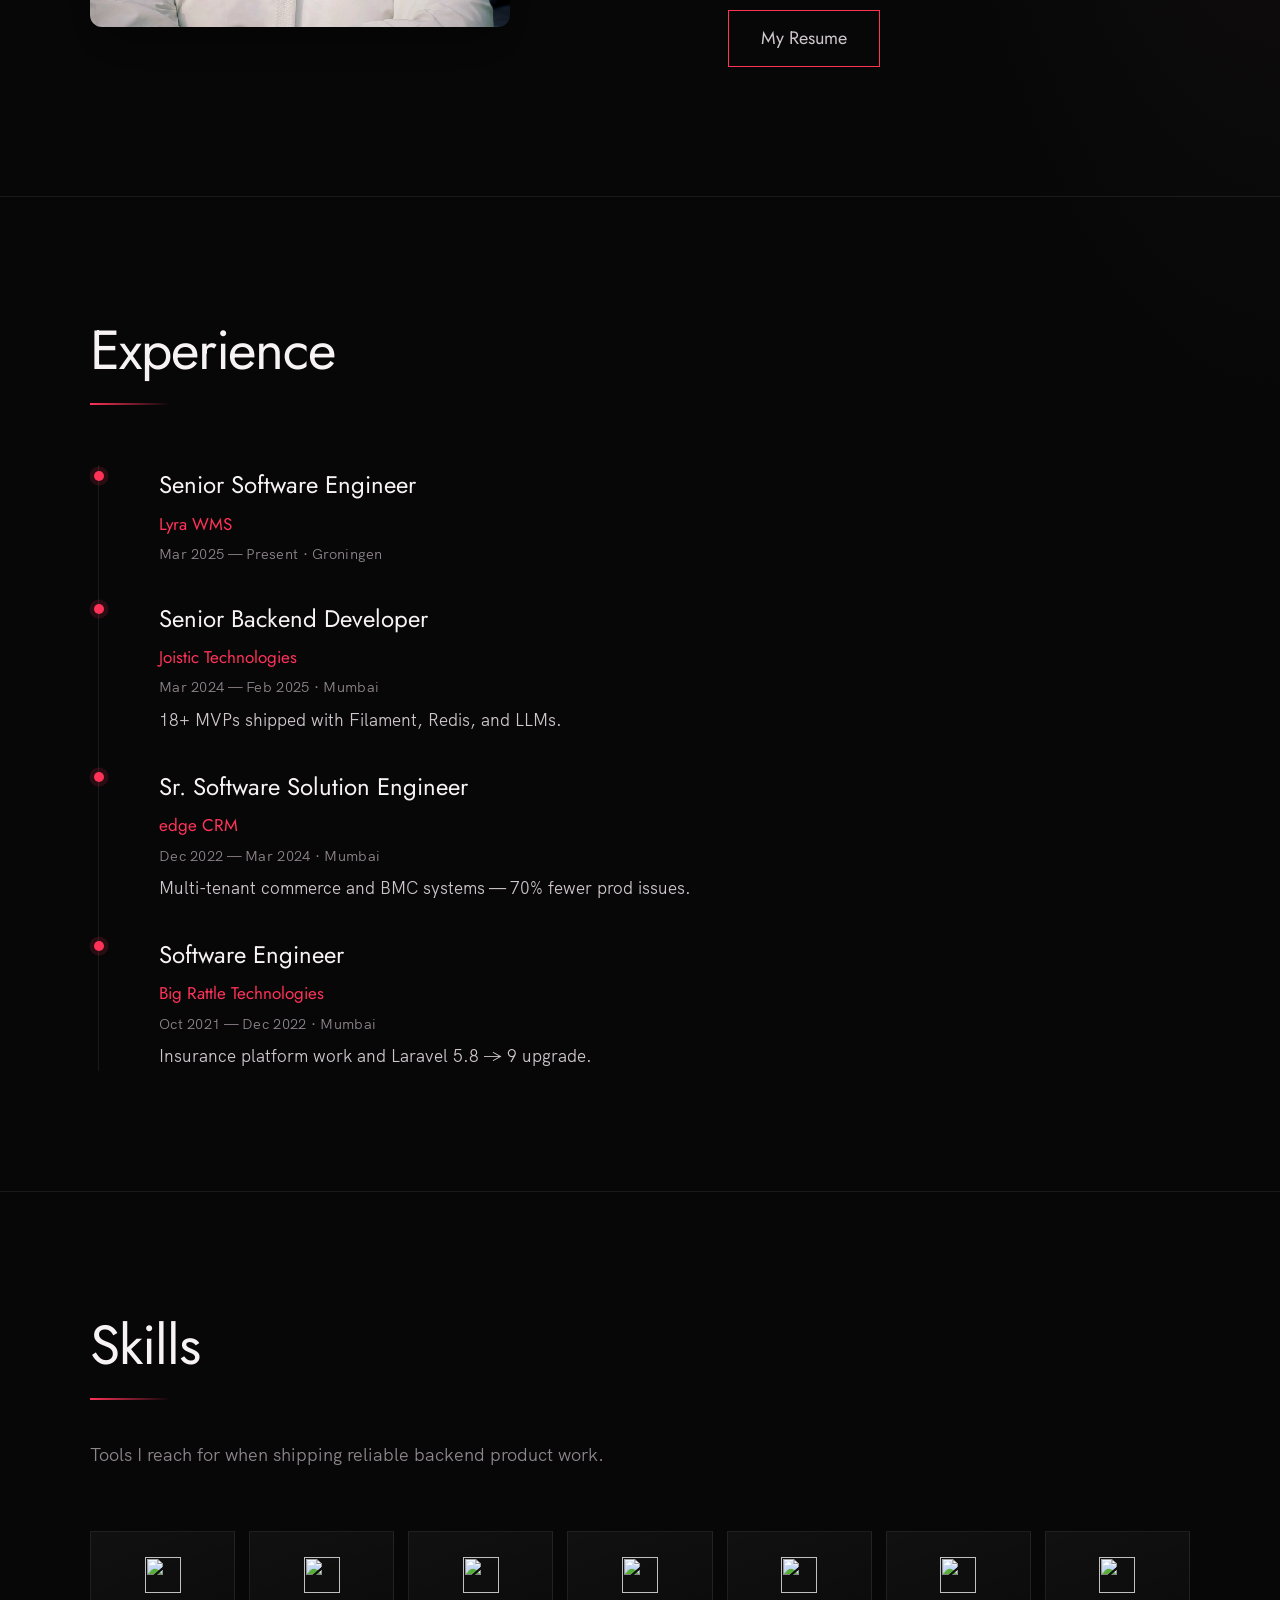
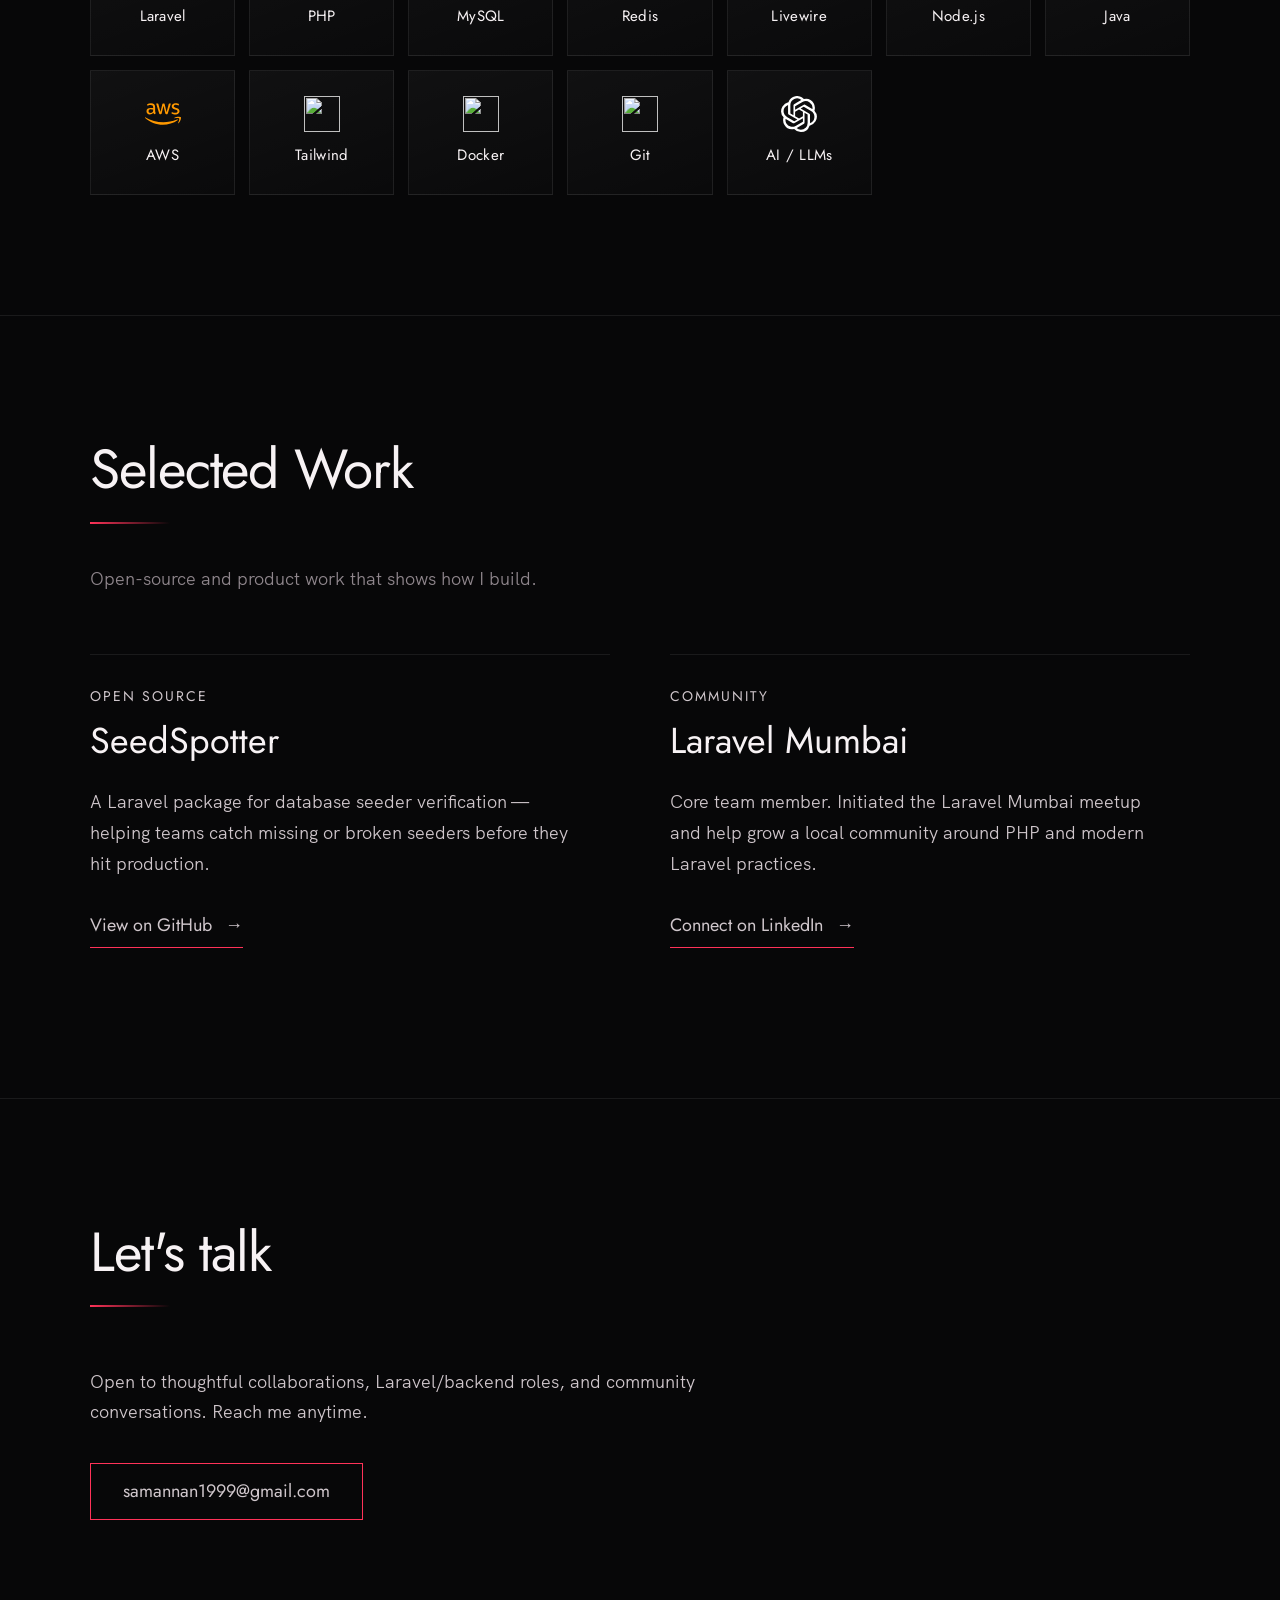
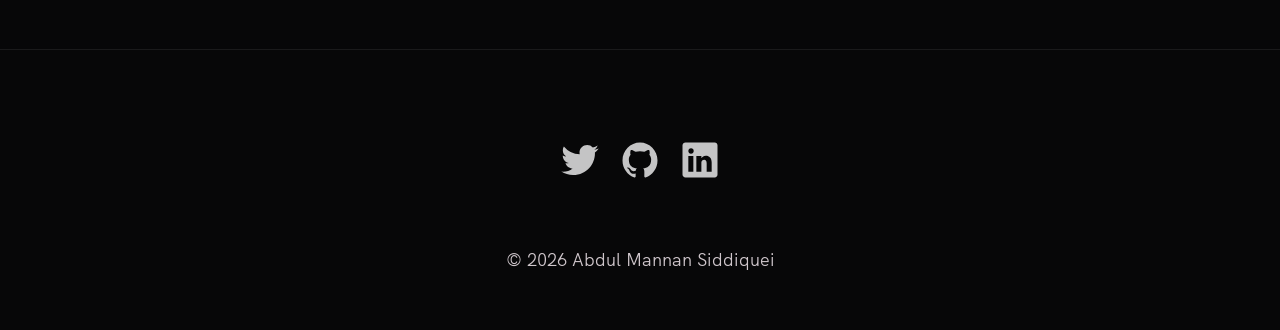
==== commit 4ee4c26c: "Refactor navigation structure in index.html and index.css for improved accessibility and responsiven" ====
--- a/index.html
+++ b/index.html
@@ -12,19 +12,21 @@
 </head>
 
 <body>
+  <nav class="site-nav" aria-label="Primary">
+    <div class="site-nav__inner row">
+      <a class="site-nav__brand" href="#top">AMS</a>
+      <ul class="site-nav__items">
+        <li><a class="site-nav__link" href="#about" data-nav>About</a></li>
+        <li><a class="site-nav__link" href="#experience" data-nav>Experience</a></li>
+        <li><a class="site-nav__link" href="#skills" data-nav>Skills</a></li>
+        <li><a class="site-nav__link" href="#work" data-nav>Work</a></li>
+        <li><a class="site-nav__link" href="#contact" data-nav>Contact</a></li>
+      </ul>
+    </div>
+  </nav>
+
   <header class="header" role="banner" id="top">
     <div class="header__atmosphere" aria-hidden="true"></div>
-    <nav class="nav row" aria-label="Primary">
-      <a class="nav__brand" href="#top">AMS</a>
-      <ul class="nav__items">
-        <li class="nav__item"><a class="nav__link" href="#about">About</a></li>
-        <li class="nav__item"><a class="nav__link" href="#experience">Experience</a></li>
-        <li class="nav__item"><a class="nav__link" href="#skills">Skills</a></li>
-        <li class="nav__item"><a class="nav__link" href="#work">Work</a></li>
-        <li class="nav__item"><a class="nav__link" href="#contact">Contact</a></li>
-      </ul>
-    </nav>
-
     <div class="header__text-box row">
       <div class="header__text">
         <p class="header__eyebrow reveal">Senior Software Engineer</p>
@@ -79,7 +81,7 @@
             <div class="timeline__meta">
               <span class="timeline__role">Senior Software Engineer</span>
               <span class="timeline__company">Lyra WMS</span>
-              <span class="timeline__dates">Mar 2025 — Present · Mumbai / Groningen</span>
+              <span class="timeline__dates">Mar 2025 — Present · Groningen</span>
             </div>
           </li>
           <li class="timeline__item reveal">
@@ -88,11 +90,7 @@
               <span class="timeline__company">Joistic Technologies</span>
               <span class="timeline__dates">Mar 2024 — Feb 2025 · Mumbai</span>
             </div>
-            <p class="timeline__copy">
-              Delivered 18+ MVP projects (8 from scratch), shipped internal
-              products with Filament, integrated LLMs, and cut development
-              cycles by ~30% with the TALL stack and Redis.
-            </p>
+            <p class="timeline__copy">18+ MVPs shipped with Filament, Redis, and LLMs.</p>
           </li>
           <li class="timeline__item reveal">
             <div class="timeline__meta">
@@ -100,11 +98,7 @@
               <span class="timeline__company">edge CRM</span>
               <span class="timeline__dates">Dec 2022 — Mar 2024 · Mumbai</span>
             </div>
-            <p class="timeline__copy">
-              Led backend for a multi-tenant US food-delivery platform and
-              civic projects for BMC — including an offline ticketing system,
-              10× faster exports, and 70% fewer production issues.
-            </p>
+            <p class="timeline__copy">Multi-tenant commerce and BMC systems — 70% fewer prod issues.</p>
           </li>
           <li class="timeline__item reveal">
             <div class="timeline__meta">
@@ -112,10 +106,7 @@
               <span class="timeline__company">Big Rattle Technologies</span>
               <span class="timeline__dates">Oct 2021 — Dec 2022 · Mumbai</span>
             </div>
-            <p class="timeline__copy">
-              Built insurance workflows, secured PII data, and upgraded a
-              production app from Laravel 5.8 to Laravel 9 for speed and security.
-            </p>
+            <p class="timeline__copy">Insurance platform work and Laravel 5.8 → 9 upgrade.</p>
           </li>
         </ol>
       </div>
@@ -128,18 +119,54 @@
           Tools I reach for when shipping reliable backend product work.
         </p>
         <ul class="skills__list">
-          <li class="skills__item reveal">Laravel</li>
-          <li class="skills__item reveal">PHP</li>
-          <li class="skills__item reveal">MySQL</li>
-          <li class="skills__item reveal">Redis</li>
-          <li class="skills__item reveal">Filament</li>
-          <li class="skills__item reveal">REST APIs</li>
-          <li class="skills__item reveal">Node.js</li>
-          <li class="skills__item reveal">Java</li>
-          <li class="skills__item reveal">AWS</li>
-          <li class="skills__item reveal">Tailwind CSS</li>
-          <li class="skills__item reveal">Livewire</li>
-          <li class="skills__item reveal">AI / LLMs</li>
+          <li class="skills__item reveal" style="--i: 0">
+            <img src="https://cdn.simpleicons.org/laravel/FF2D20" alt="" width="36" height="36" loading="lazy" />
+            <span>Laravel</span>
+          </li>
+          <li class="skills__item reveal" style="--i: 1">
+            <img src="https://cdn.simpleicons.org/php/777BB4" alt="" width="36" height="36" loading="lazy" />
+            <span>PHP</span>
+          </li>
+          <li class="skills__item reveal" style="--i: 2">
+            <img src="https://cdn.simpleicons.org/mysql/4479A1" alt="" width="36" height="36" loading="lazy" />
+            <span>MySQL</span>
+          </li>
+          <li class="skills__item reveal" style="--i: 3">
+            <img src="https://cdn.simpleicons.org/redis/DC382D" alt="" width="36" height="36" loading="lazy" />
+            <span>Redis</span>
+          </li>
+          <li class="skills__item reveal" style="--i: 4">
+            <img src="https://cdn.simpleicons.org/livewire/FB70A9" alt="" width="36" height="36" loading="lazy" />
+            <span>Livewire</span>
+          </li>
+          <li class="skills__item reveal" style="--i: 5">
+            <img src="https://cdn.simpleicons.org/nodedotjs/339933" alt="" width="36" height="36" loading="lazy" />
+            <span>Node.js</span>
+          </li>
+          <li class="skills__item reveal" style="--i: 6">
+            <img src="https://cdn.simpleicons.org/openjdk/437291" alt="" width="36" height="36" loading="lazy" />
+            <span>Java</span>
+          </li>
+          <li class="skills__item reveal" style="--i: 7">
+            <img src="./images/skills/aws.svg" alt="" width="36" height="36" loading="lazy" />
+            <span>AWS</span>
+          </li>
+          <li class="skills__item reveal" style="--i: 8">
+            <img src="https://cdn.simpleicons.org/tailwindcss/06B6D4" alt="" width="36" height="36" loading="lazy" />
+            <span>Tailwind</span>
+          </li>
+          <li class="skills__item reveal" style="--i: 9">
+            <img src="https://cdn.simpleicons.org/docker/2496ED" alt="" width="36" height="36" loading="lazy" />
+            <span>Docker</span>
+          </li>
+          <li class="skills__item reveal" style="--i: 10">
+            <img src="https://cdn.simpleicons.org/git/F05032" alt="" width="36" height="36" loading="lazy" />
+            <span>Git</span>
+          </li>
+          <li class="skills__item reveal" style="--i: 11">
+            <img src="./images/skills/openai.svg" alt="" width="36" height="36" loading="lazy" />
+            <span>AI / LLMs</span>
+          </li>
         </ul>
       </div>
     </section>
--- a/index.css
+++ b/index.css
@@ -36,13 +36,13 @@
     --line-height-small: 1.2;
 
     --black: #070708;
-    --ink: #101014;
     --pink: #ff3258;
     --pink-soft: rgba(255, 50, 88, 0.14);
     --white: #f7f2f4;
     --white-1: #cfc6cb;
     --muted: #8f868c;
     --line: rgba(255, 255, 255, 0.08);
+    --nav-height: 6.4rem;
 
     --container-max-width: 1180px;
     --container-medium-width: 700px;
@@ -109,6 +109,7 @@
 section {
     padding: var(--gutter-huge) 0;
     border-bottom: var(--border-light);
+    scroll-margin-top: calc(var(--nav-height) + 1.2rem);
 }
 
 img {
@@ -151,10 +152,13 @@
 
 @media (prefers-reduced-motion: reduce) {
     .reveal,
-    .reveal.is-visible {
+    .reveal.is-visible,
+    .skills__item.reveal,
+    .skills__item.reveal.is-visible {
         opacity: 1;
         transform: none;
         transition: none;
+        animation: none;
     }
 
     html {
@@ -294,7 +298,6 @@
 
 .btn--ghost {
     border-color: rgba(255, 255, 255, 0.28);
-    margin-left: 1.2rem;
 }
 
 .btn--ghost::after {
@@ -360,71 +363,106 @@
 /* ----- Navigation ----- */
 /* --------------------------------------- */
 
-.nav {
-    position: relative;
-    z-index: 2;
-    display: flex;
+.site-nav {
+    position: fixed;
+    top: 0;
+    left: 0;
+    right: 0;
+    z-index: 100;
+    height: var(--nav-height);
+    display: flex;
+    align-items: center;
+    transition: background 0.35s var(--ease), border-color 0.35s var(--ease), backdrop-filter 0.35s var(--ease);
+    border-bottom: 1px solid transparent;
+}
+
+.site-nav.is-scrolled {
+    background: rgba(7, 7, 8, 0.78);
+    backdrop-filter: blur(14px);
+    -webkit-backdrop-filter: blur(14px);
+    border-bottom-color: var(--line);
+}
+
+.site-nav__inner {
+    width: 100%;
+    display: flex;
+    align-items: center;
     justify-content: space-between;
-    align-items: center;
-    padding: var(--gutter-normal) 0;
-}
-
-.nav__brand {
+    gap: 2rem;
+}
+
+.site-nav__brand {
+    flex-shrink: 0;
     font-family: var(--font-display);
-    font-size: 2rem;
-    letter-spacing: 0.18em;
+    font-size: 1.7rem;
+    letter-spacing: 0.22em;
     text-decoration: none;
     color: var(--white);
 }
 
-.nav__items {
-    display: flex;
+.site-nav__items {
+    display: flex;
+    align-items: center;
     list-style: none;
-    flex-wrap: wrap;
-    justify-content: flex-end;
-}
-
-.nav__item:not(:last-child) {
-    margin-right: var(--gutter-normal);
-}
-
-@media (max-width: 600px) {
-    .nav {
-        flex-direction: column;
-        gap: 1.2rem;
-    }
-
-    .nav__item:not(:last-child) {
-        margin-right: 1.6rem;
-    }
-}
-
-.nav__link {
+    gap: 0.4rem 2.4rem;
+    margin: 0;
+    padding: 0;
+    overflow-x: auto;
+    -webkit-overflow-scrolling: touch;
+    scrollbar-width: none;
+}
+
+.site-nav__items::-webkit-scrollbar {
+    display: none;
+}
+
+.site-nav__link {
     position: relative;
     display: inline-block;
-    padding: 0.8rem 0;
+    padding: 0.6rem 0;
     text-decoration: none;
     color: var(--white-1);
-    font-size: 1.6rem;
-}
-
-.nav__link::after {
+    font-size: 1.5rem;
+    letter-spacing: 0.02em;
+    white-space: nowrap;
+}
+
+.site-nav__link::after {
     content: '';
     position: absolute;
+    left: 0;
     bottom: 0;
-    left: 0;
-    width: 0;
+    width: 100%;
     height: 2px;
     background: var(--pink);
-    transition: width 0.3s var(--ease);
-}
-
-.nav__link:hover {
+    transform: scaleX(0);
+    transform-origin: left;
+    transition: transform 0.3s var(--ease);
+}
+
+.site-nav__link:hover,
+.site-nav__link.is-active {
     color: var(--white);
 }
 
-.nav__link:hover::after {
-    width: 100%;
+.site-nav__link:hover::after,
+.site-nav__link.is-active::after {
+    transform: scaleX(1);
+}
+
+@media (max-width: 600px) {
+    .site-nav__brand {
+        letter-spacing: 0.16em;
+    }
+
+    .site-nav__items {
+        gap: 0.2rem 1.6rem;
+        mask-image: linear-gradient(90deg, #000 85%, transparent);
+    }
+
+    .site-nav__link {
+        font-size: 1.4rem;
+    }
 }
 
 /* --------------------------------------- */
@@ -437,6 +475,7 @@
     display: flex;
     flex-direction: column;
     overflow: hidden;
+    padding-top: var(--nav-height);
     background:
         linear-gradient(180deg, rgba(7, 7, 8, 0.35), rgba(7, 7, 8, 0.88)),
         url('./images/header.jpg');
@@ -498,10 +537,6 @@
     gap: 1.2rem;
 }
 
-.header__actions .btn--ghost {
-    margin-left: 0;
-}
-
 @media (max-width: 500px) {
     .header {
         text-align: center;
@@ -568,7 +603,7 @@
 
 .timeline__item {
     position: relative;
-    padding: 0 0 var(--gutter-medium) var(--gutter-medium);
+    padding: 0 0 3.2rem var(--gutter-medium);
 }
 
 .timeline__item:last-child {
@@ -590,57 +625,108 @@
 .timeline__meta {
     display: flex;
     flex-direction: column;
-    gap: 0.4rem;
-    margin-bottom: 1rem;
+    gap: 0.35rem;
+    margin-bottom: 0.6rem;
+}
+
+.timeline__item:has(.timeline__copy) .timeline__meta {
+    margin-bottom: 0.6rem;
+}
+
+.timeline__item:not(:has(.timeline__copy)) .timeline__meta {
+    margin-bottom: 0;
 }
 
 .timeline__role {
     font-family: var(--font-display);
-    font-size: var(--font-size-medium);
+    font-size: clamp(2rem, 2.2vw, 2.4rem);
     color: var(--white);
 }
 
 .timeline__company {
     color: var(--pink);
     font-family: var(--font-display);
+    font-size: 1.7rem;
 }
 
 .timeline__dates {
     color: var(--muted);
+    font-size: 1.45rem;
+    letter-spacing: 0.02em;
+}
+
+.timeline__copy {
+    margin: 0;
+    max-width: 64rem;
+    color: var(--white-1);
+    font-size: 1.7rem;
+}
+
+/* --------------------------------------- */
+/* ----- Skills ----- */
+/* --------------------------------------- */
+
+.skills__list {
+    list-style: none;
+    display: grid;
+    grid-template-columns: repeat(auto-fill, minmax(13.5rem, 1fr));
+    gap: 1.4rem;
+}
+
+.skills__item {
+    display: flex;
+    flex-direction: column;
+    align-items: center;
+    justify-content: center;
+    gap: 1.1rem;
+    min-height: 12.5rem;
+    padding: 2rem 1.2rem;
+    border: 1px solid var(--line);
+    background: linear-gradient(160deg, rgba(255, 255, 255, 0.04), rgba(255, 255, 255, 0.01));
+    color: var(--white);
+    font-family: var(--font-display);
     font-size: 1.5rem;
     letter-spacing: 0.02em;
-}
-
-.timeline__copy {
-    margin: 0;
-    max-width: 72rem;
-}
-
-/* --------------------------------------- */
-/* ----- Skills ----- */
-/* --------------------------------------- */
-
-.skills__list {
-    list-style: none;
-    display: flex;
-    flex-wrap: wrap;
-    gap: 1.2rem;
-}
-
-.skills__item {
-    padding: 1rem 1.8rem;
-    border: 1px solid var(--line);
-    background: rgba(255, 255, 255, 0.02);
-    color: var(--white);
-    font-family: var(--font-display);
-    letter-spacing: 0.02em;
-    transition: border-color 0.25s ease, background 0.25s ease, transform 0.25s var(--ease);
+    text-align: center;
+    transition:
+        border-color 0.3s ease,
+        background 0.3s ease,
+        transform 0.35s var(--ease),
+        box-shadow 0.35s var(--ease);
+}
+
+.skills__item.reveal {
+    transition-delay: calc(var(--i, 0) * 0.05s);
+}
+
+.skills__item img {
+    width: 3.6rem;
+    height: 3.6rem;
+    transition: transform 0.4s var(--ease);
 }
 
 .skills__item:hover {
-    border-color: rgba(255, 50, 88, 0.55);
+    border-color: rgba(255, 50, 88, 0.5);
     background: var(--pink-soft);
-    transform: translateY(-2px);
+    transform: translateY(-6px);
+    box-shadow: 0 1.6rem 3rem rgba(0, 0, 0, 0.25);
+}
+
+.skills__item:hover img {
+    transform: scale(1.12) rotate(-4deg);
+    animation: skill-bob 0.7s var(--ease);
+}
+
+@keyframes skill-bob {
+    0% {
+        transform: scale(1) translateY(0);
+    }
+    40% {
+        transform: scale(1.14) translateY(-4px) rotate(-4deg);
+    }
+    100% {
+        transform: scale(1.12) translateY(0) rotate(-4deg);
+    }
 }
 
 /* --------------------------------------- */
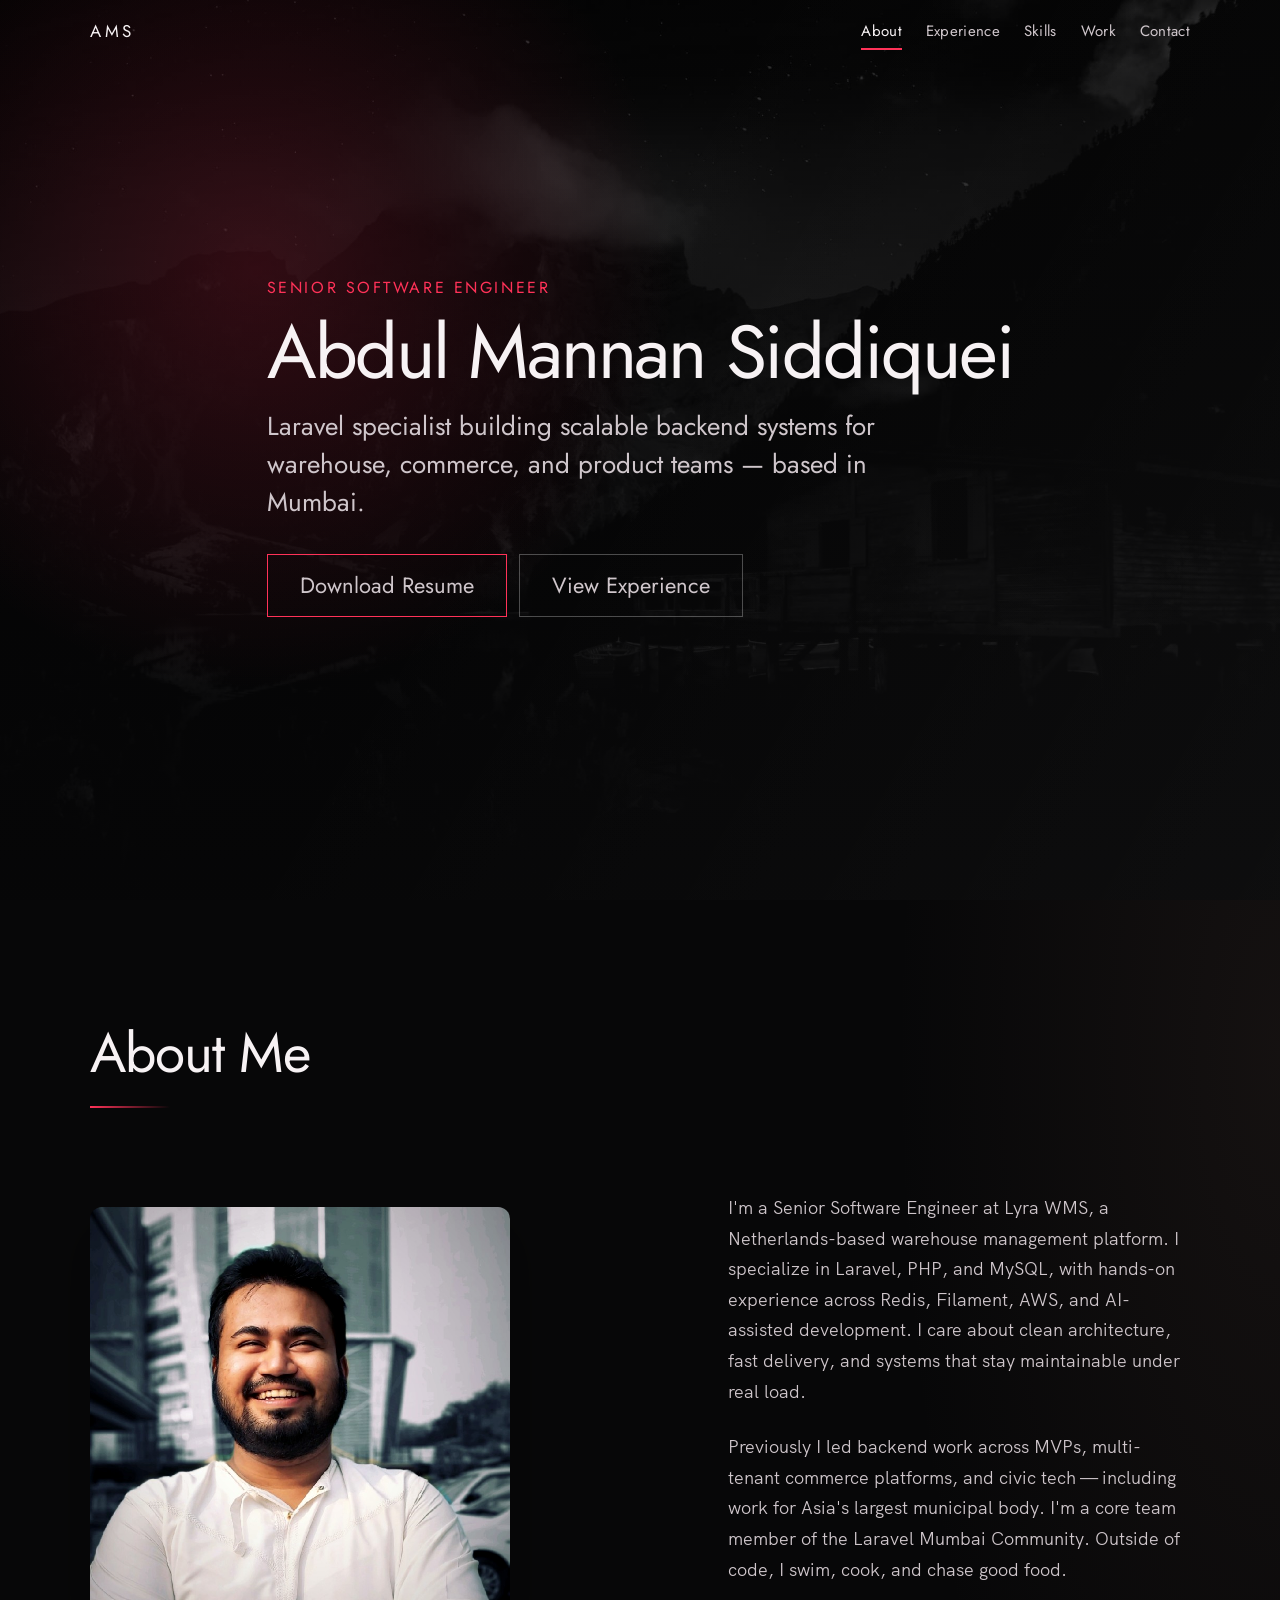
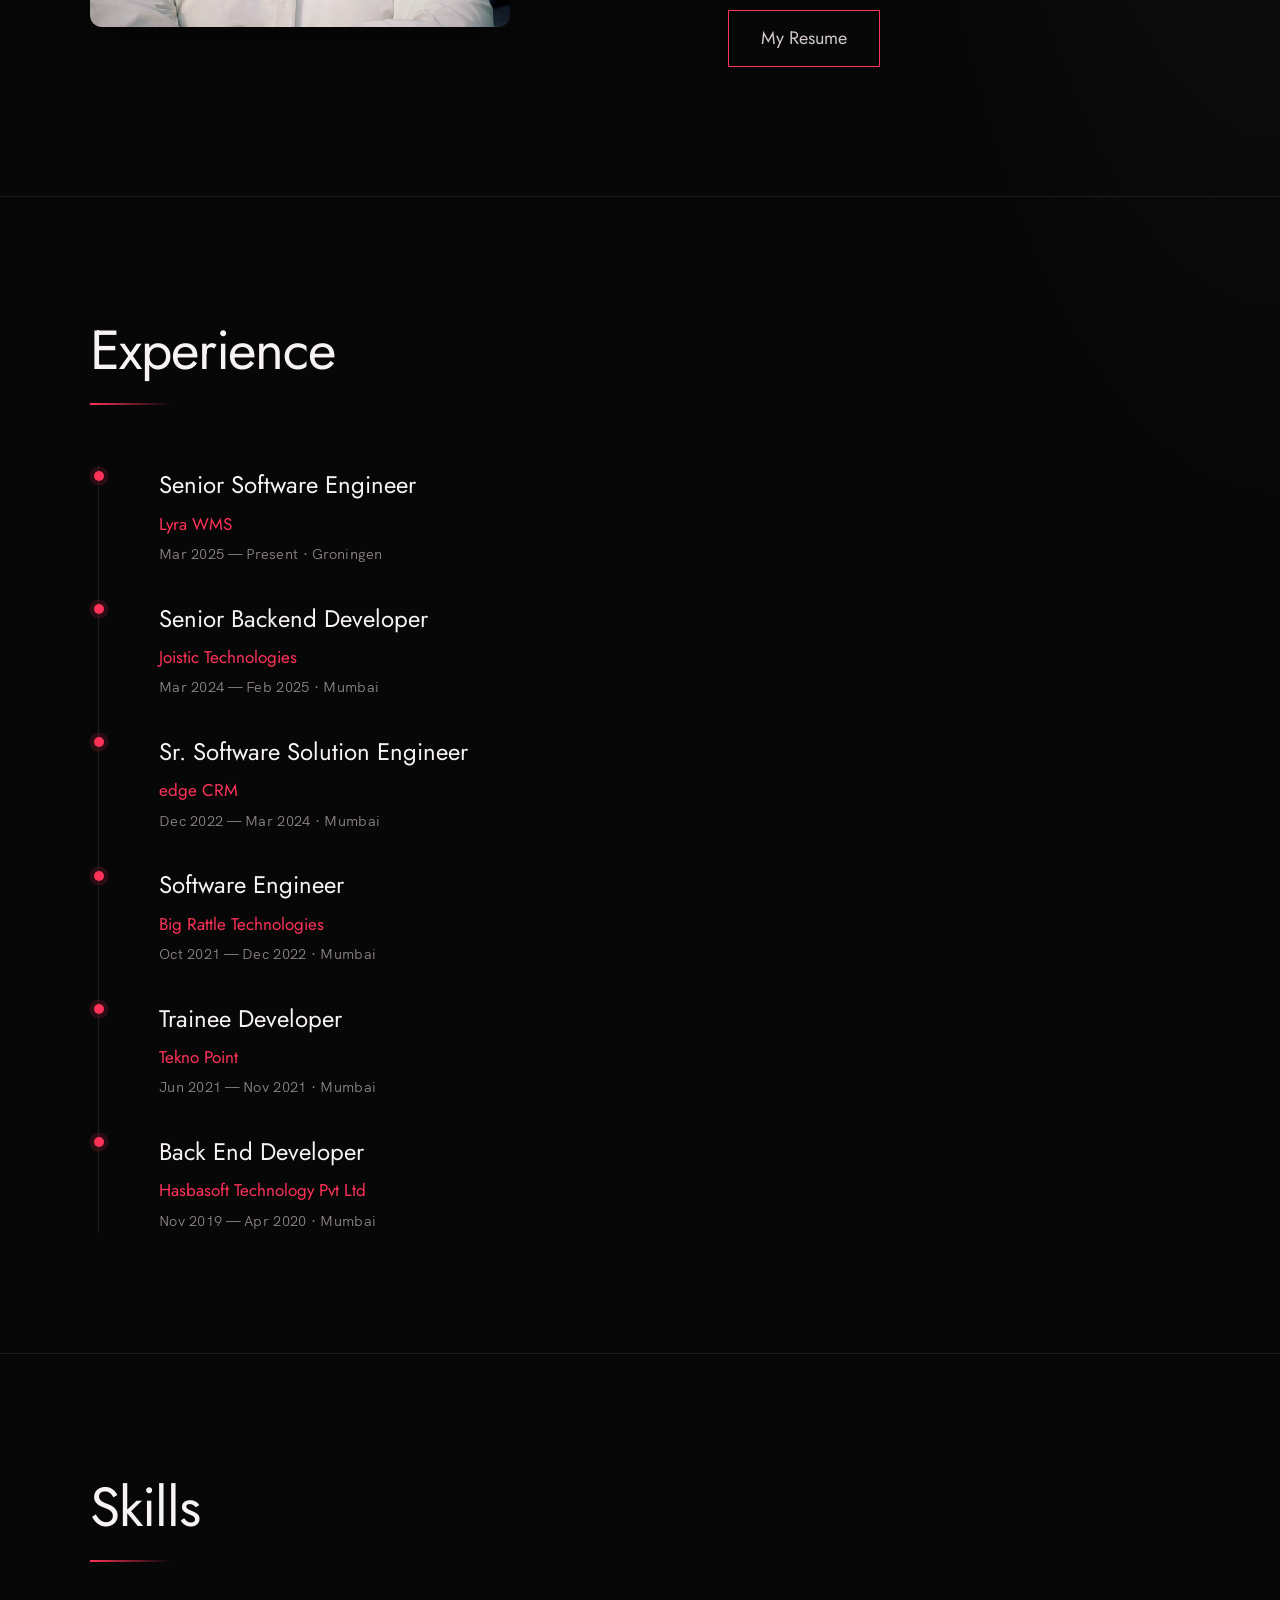
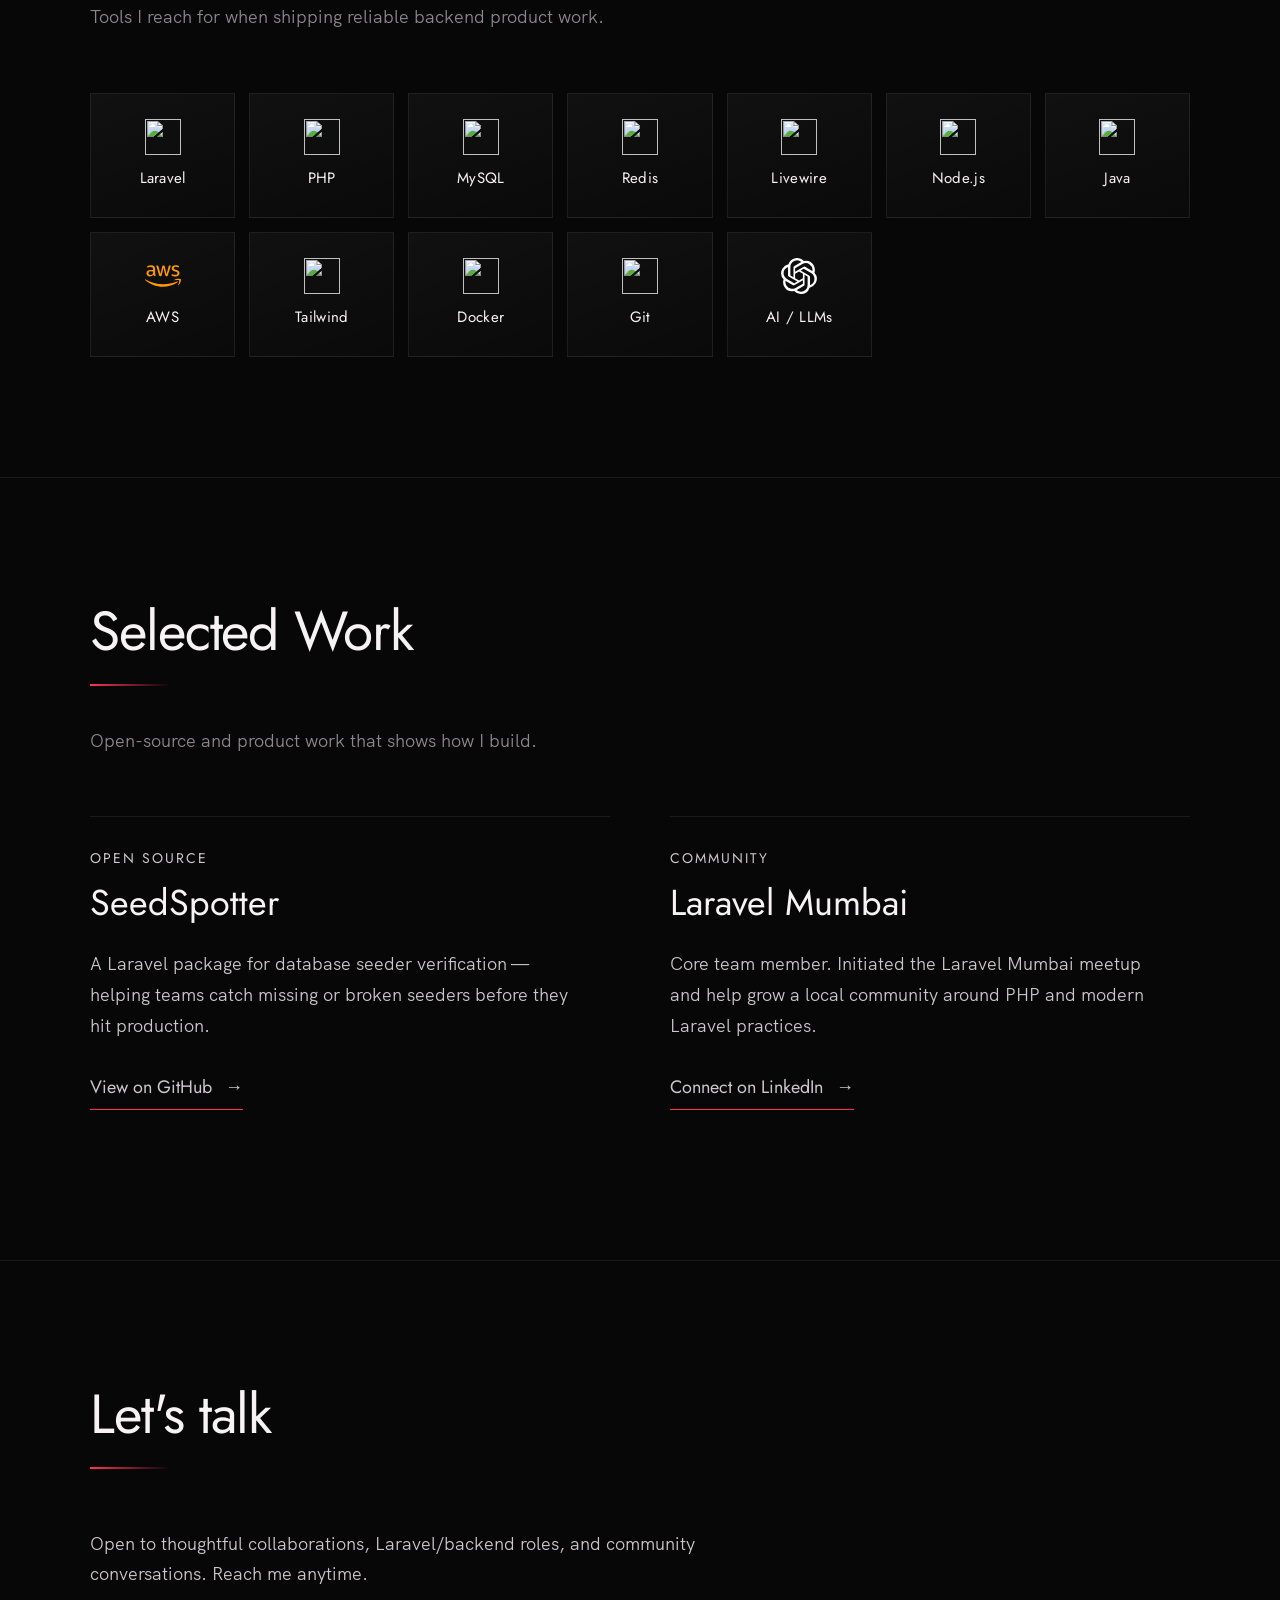
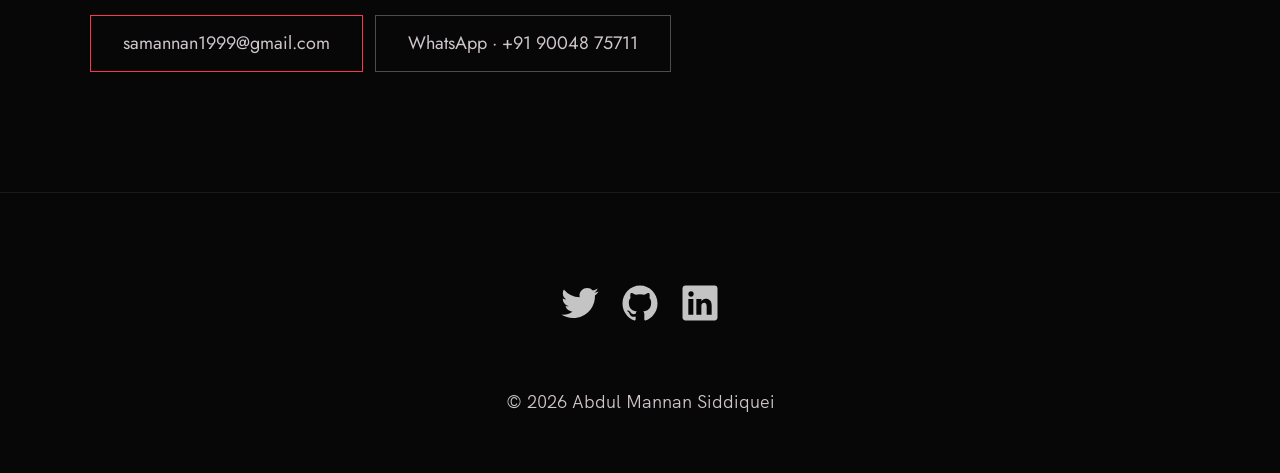
==== commit 1e368660: "Refactor contact section in index.html and index.css to enhance layout and styling; add new roles to" ====
--- a/index.html
+++ b/index.html
@@ -90,7 +90,6 @@
               <span class="timeline__company">Joistic Technologies</span>
               <span class="timeline__dates">Mar 2024 — Feb 2025 · Mumbai</span>
             </div>
-            <p class="timeline__copy">18+ MVPs shipped with Filament, Redis, and LLMs.</p>
           </li>
           <li class="timeline__item reveal">
             <div class="timeline__meta">
@@ -98,7 +97,6 @@
               <span class="timeline__company">edge CRM</span>
               <span class="timeline__dates">Dec 2022 — Mar 2024 · Mumbai</span>
             </div>
-            <p class="timeline__copy">Multi-tenant commerce and BMC systems — 70% fewer prod issues.</p>
           </li>
           <li class="timeline__item reveal">
             <div class="timeline__meta">
@@ -106,7 +104,20 @@
               <span class="timeline__company">Big Rattle Technologies</span>
               <span class="timeline__dates">Oct 2021 — Dec 2022 · Mumbai</span>
             </div>
-            <p class="timeline__copy">Insurance platform work and Laravel 5.8 → 9 upgrade.</p>
+          </li>
+          <li class="timeline__item reveal">
+            <div class="timeline__meta">
+              <span class="timeline__role">Trainee Developer</span>
+              <span class="timeline__company">Tekno Point</span>
+              <span class="timeline__dates">Jun 2021 — Nov 2021 · Mumbai</span>
+            </div>
+          </li>
+          <li class="timeline__item reveal">
+            <div class="timeline__meta">
+              <span class="timeline__role">Back End Developer</span>
+              <span class="timeline__company">Hasbasoft Technology Pvt Ltd</span>
+              <span class="timeline__dates">Nov 2019 — Apr 2020 · Mumbai</span>
+            </div>
           </li>
         </ol>
       </div>
@@ -210,7 +221,11 @@
             Open to thoughtful collaborations, Laravel/backend roles, and
             community conversations. Reach me anytime.
           </p>
-          <a class="btn" href="mailto:samannan1999@gmail.com">samannan1999@gmail.com</a>
+          <div class="contact__actions">
+            <a class="btn" href="mailto:samannan1999@gmail.com">samannan1999@gmail.com</a>
+            <a class="btn btn--ghost" href="https://wa.me/919004875711" target="_blank"
+              rel="noopener noreferrer">WhatsApp · +91 90048 75711</a>
+          </div>
         </div>
       </div>
     </section>
--- a/index.css
+++ b/index.css
@@ -772,8 +772,15 @@
     max-width: var(--container-medium-width);
 }
 
-.contact__info .btn {
+.contact__actions {
+    display: flex;
+    flex-wrap: wrap;
+    gap: 1.2rem;
     margin-top: 1rem;
+}
+
+.contact__actions .btn {
+    margin-top: 0;
 }
 
 /* --------------------------------------- */
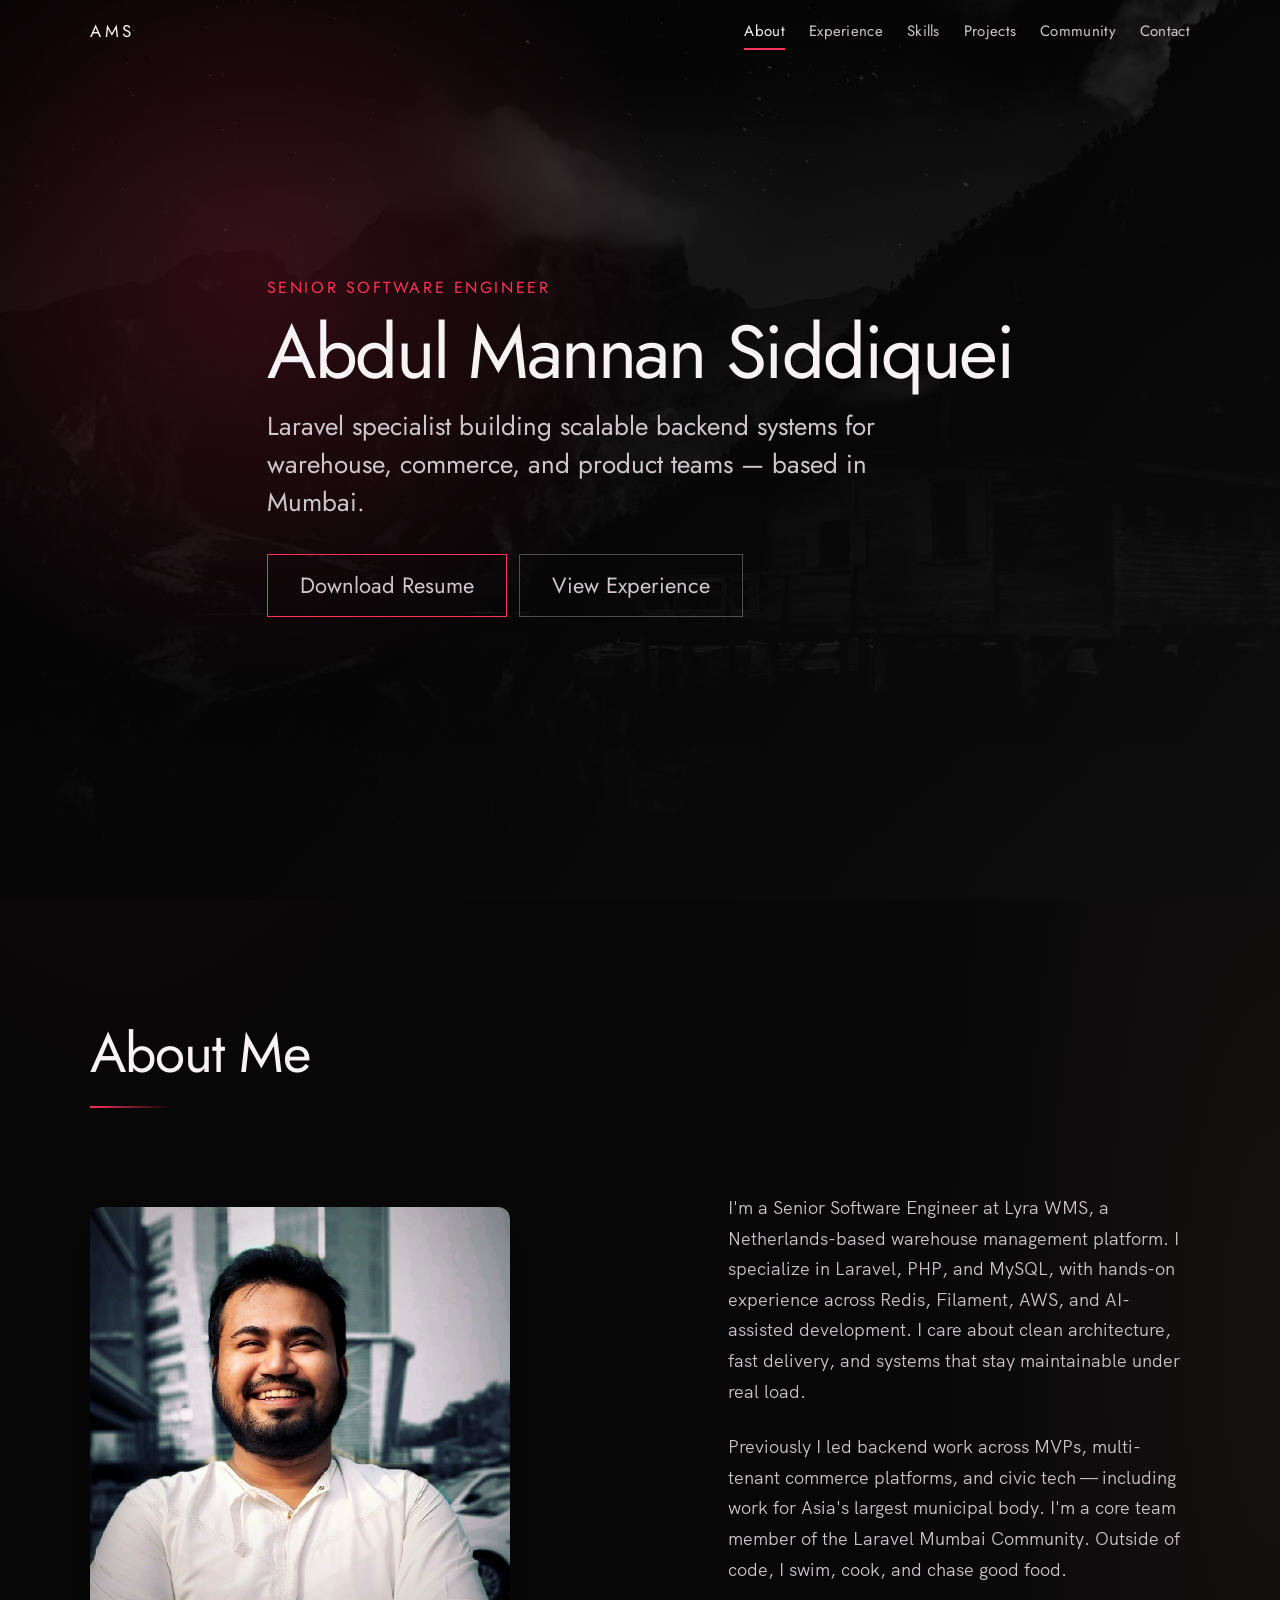
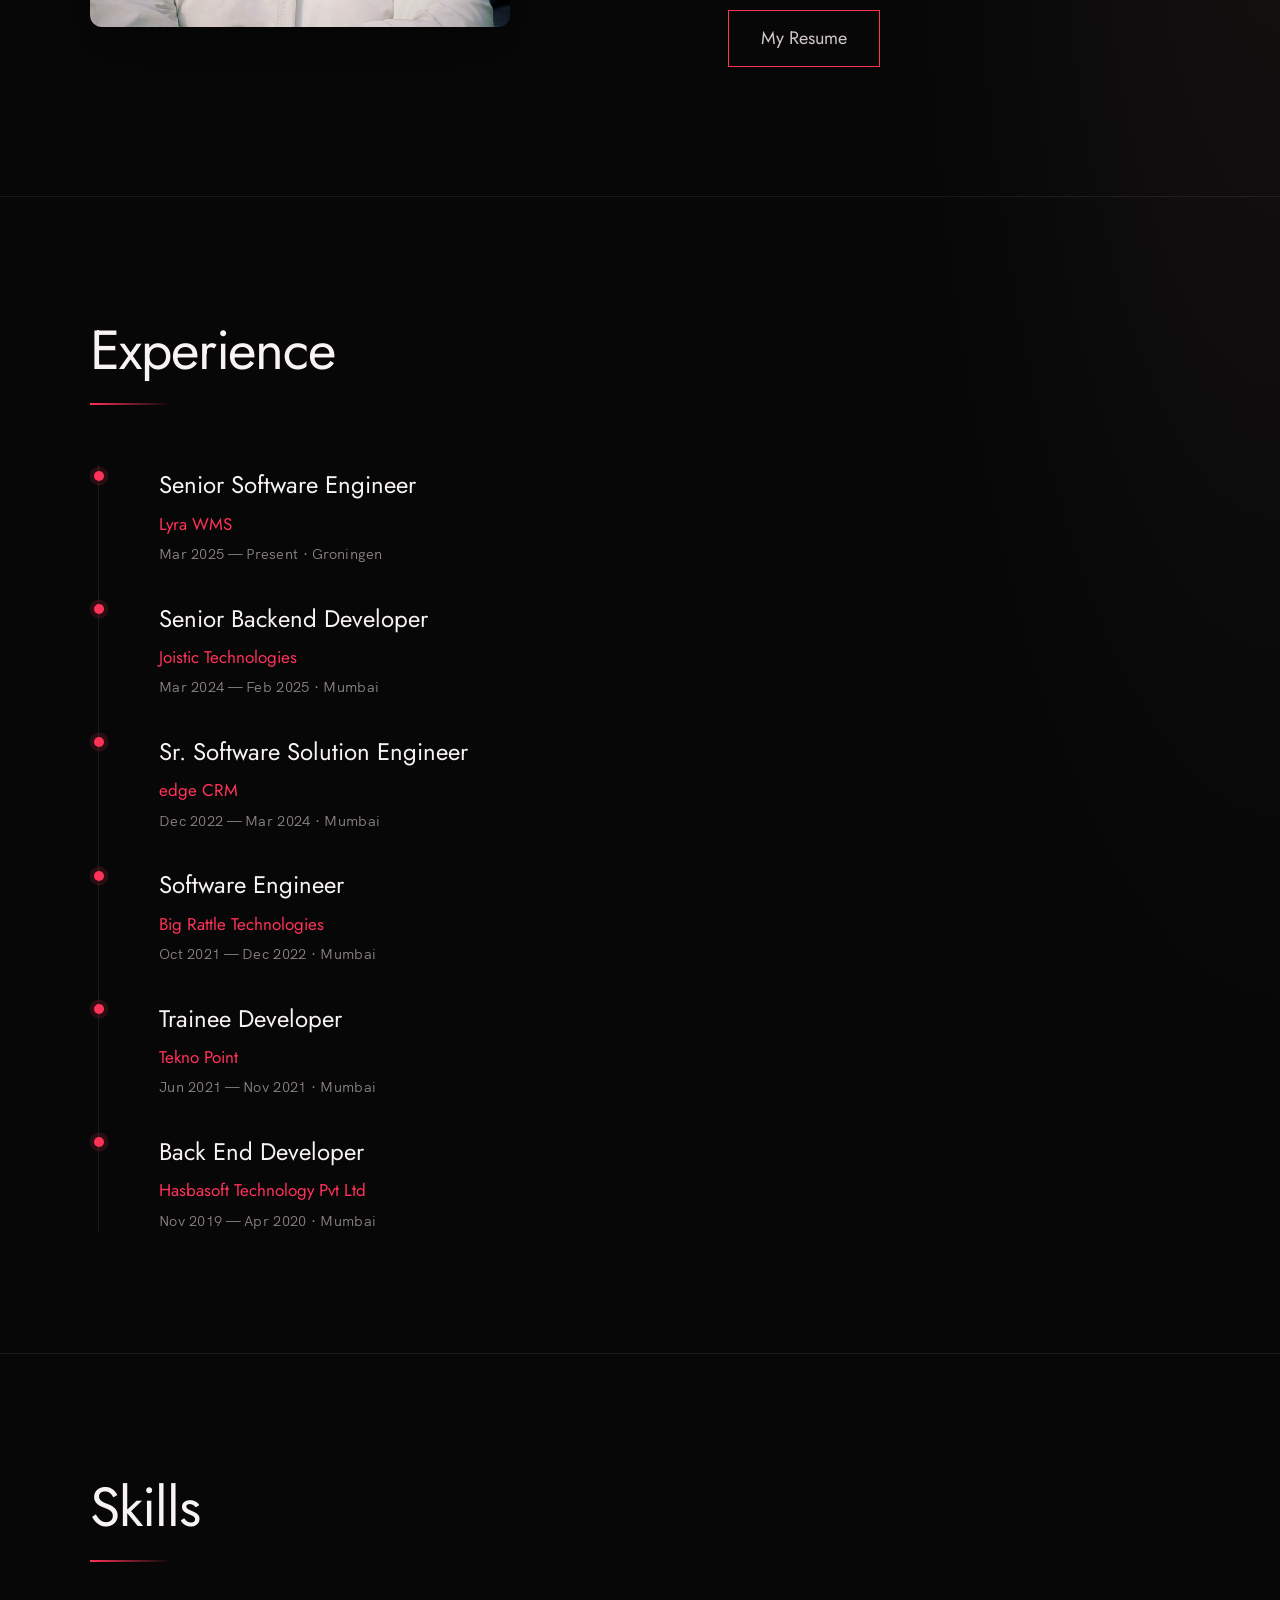
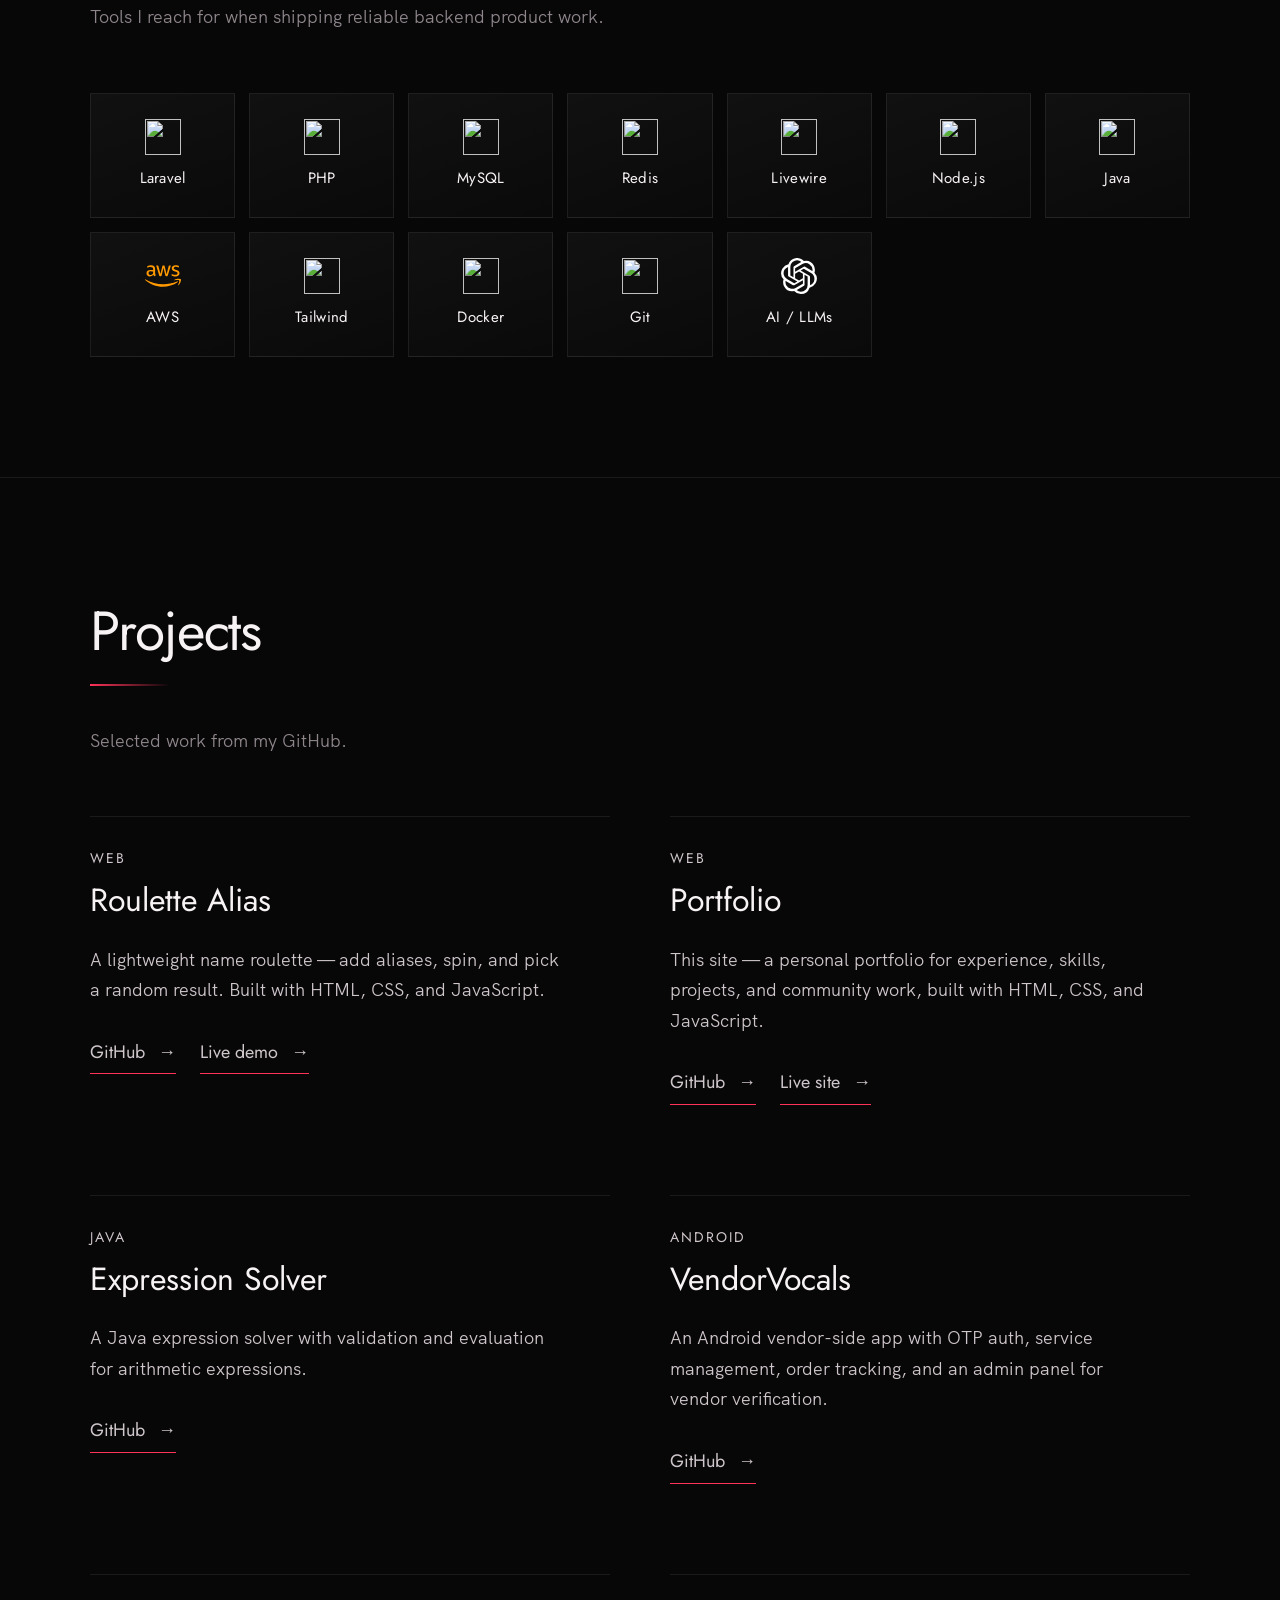
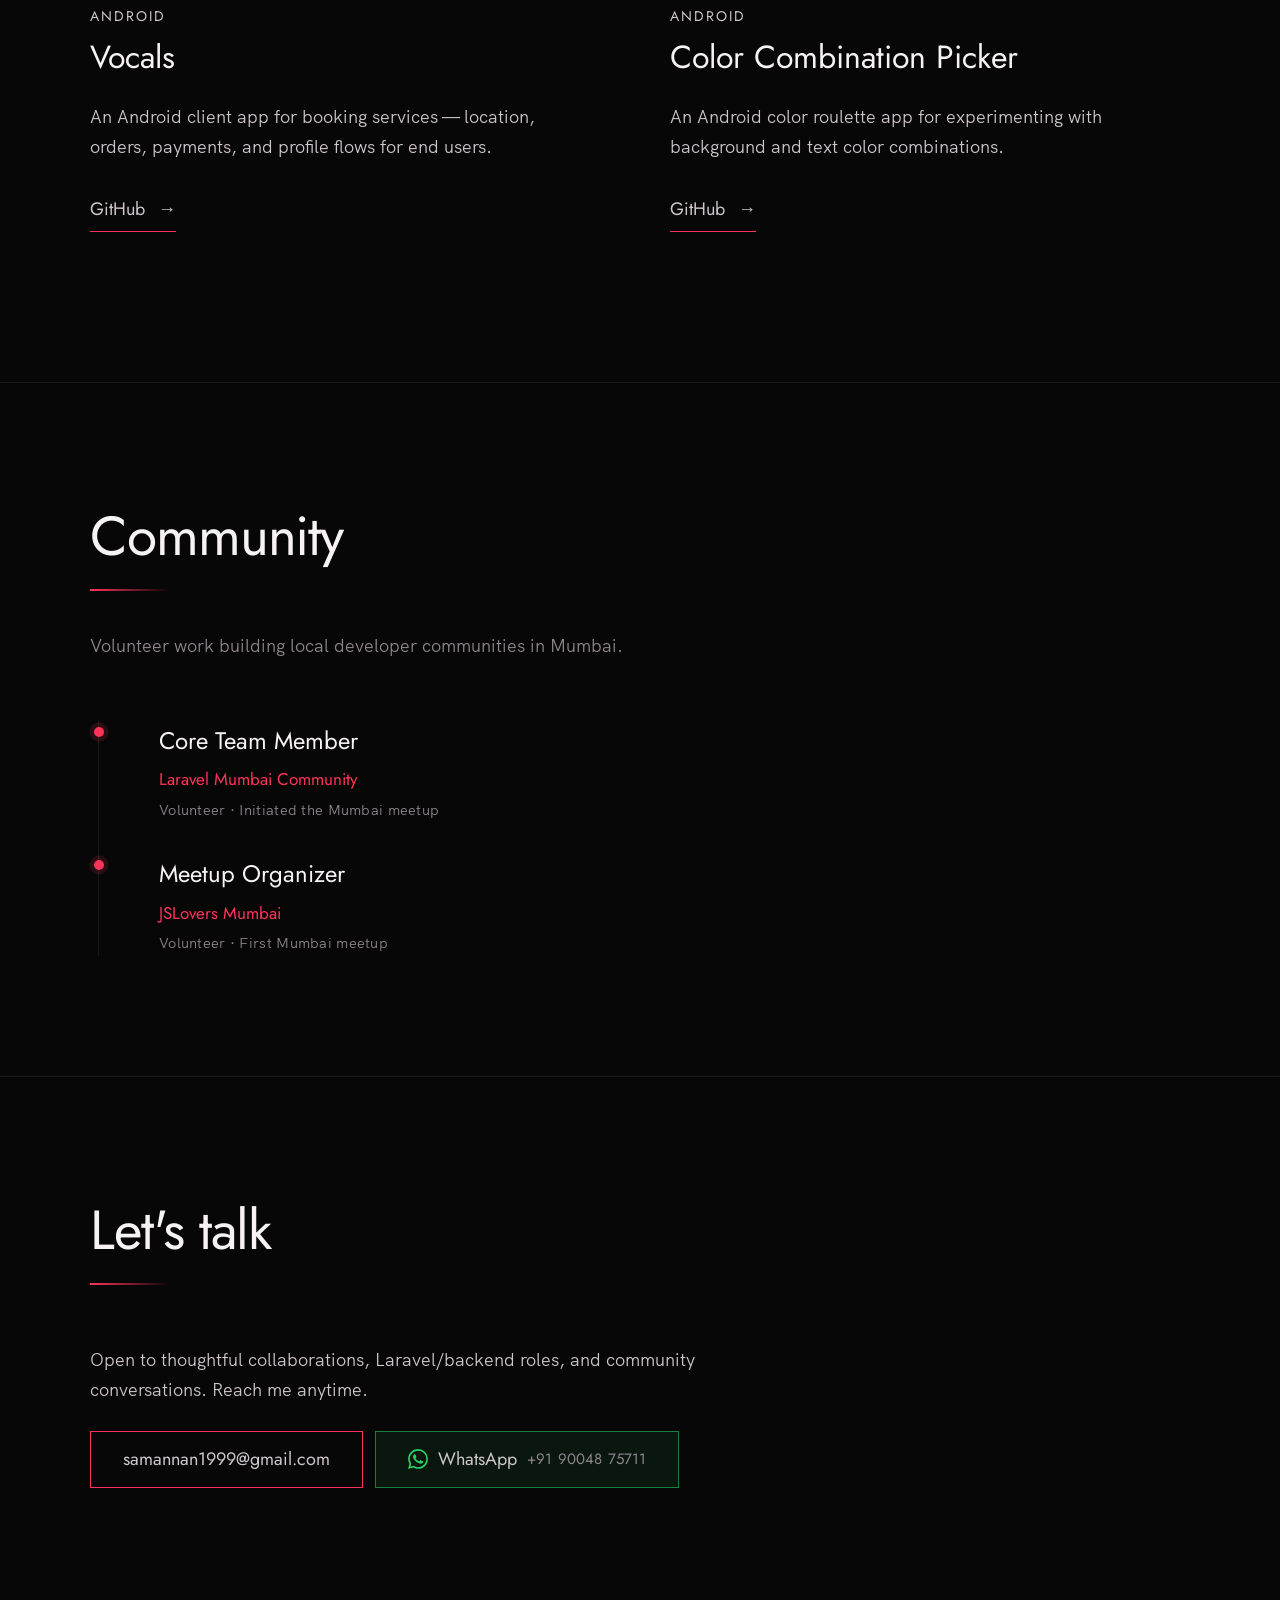
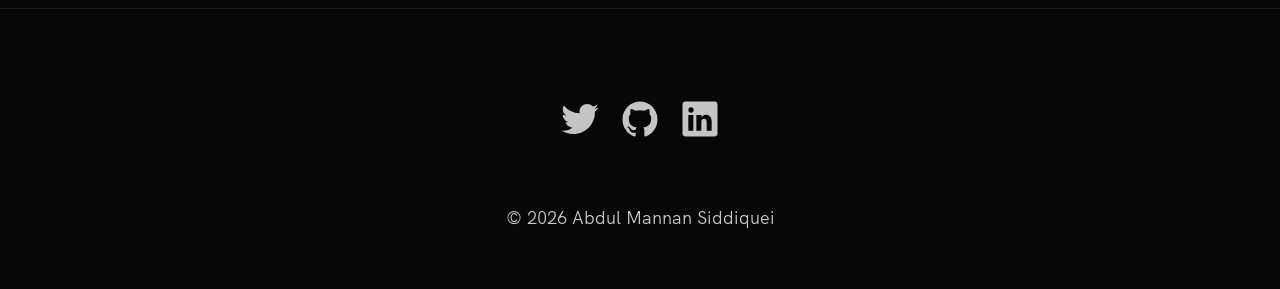
==== commit 922fe8dd: "Enhance project section in index.html and index.css by renaming classes for consistency, adding new " ====
--- a/index.html
+++ b/index.html
@@ -19,7 +19,8 @@
         <li><a class="site-nav__link" href="#about" data-nav>About</a></li>
         <li><a class="site-nav__link" href="#experience" data-nav>Experience</a></li>
         <li><a class="site-nav__link" href="#skills" data-nav>Skills</a></li>
-        <li><a class="site-nav__link" href="#work" data-nav>Work</a></li>
+        <li><a class="site-nav__link" href="#projects" data-nav>Projects</a></li>
+        <li><a class="site-nav__link" href="#community" data-nav>Community</a></li>
         <li><a class="site-nav__link" href="#contact" data-nav>Contact</a></li>
       </ul>
     </div>
@@ -182,34 +183,120 @@
       </div>
     </section>
 
-    <section class="work" id="work">
-      <div class="row">
-        <h2 class="reveal">Selected Work</h2>
+    <section class="projects" id="projects">
+      <div class="row">
+        <h2 class="reveal">Projects</h2>
         <p class="section-lead reveal reveal--delay-1">
-          Open-source and product work that shows how I build.
+          Selected work from my GitHub.
         </p>
-        <div class="work__grid">
-          <article class="work__feature reveal">
-            <p class="work__label">Open Source</p>
-            <h3>SeedSpotter</h3>
-            <p>
-              A Laravel package for database seeder verification — helping teams
-              catch missing or broken seeders before they hit production.
-            </p>
-            <a class="link__text" href="https://github.com/abdulmannans/seed-spotter" target="_blank"
-              rel="noopener noreferrer">View on GitHub <span aria-hidden="true">→</span></a>
-          </article>
-          <article class="work__feature reveal reveal--delay-1">
-            <p class="work__label">Community</p>
-            <h3>Laravel Mumbai</h3>
-            <p>
-              Core team member. Initiated the Laravel Mumbai meetup and help
-              grow a local community around PHP and modern Laravel practices.
-            </p>
-            <a class="link__text" href="https://www.linkedin.com/in/abdulmannans/" target="_blank"
-              rel="noopener noreferrer">Connect on LinkedIn <span aria-hidden="true">→</span></a>
+        <div class="projects__grid">
+          <article class="projects__feature reveal">
+            <p class="projects__label">Web</p>
+            <h3>Roulette Alias</h3>
+            <p>
+              A lightweight name roulette — add aliases, spin, and pick a random
+              result. Built with HTML, CSS, and JavaScript.
+            </p>
+            <div class="projects__links">
+              <a class="link__text" href="https://github.com/abdulmannans/Roulette-Alias" target="_blank"
+                rel="noopener noreferrer">GitHub <span aria-hidden="true">→</span></a>
+              <a class="link__text" href="https://abdulmannans.github.io/Roulette-Alias/" target="_blank"
+                rel="noopener noreferrer">Live demo <span aria-hidden="true">→</span></a>
+            </div>
+          </article>
+
+          <article class="projects__feature reveal reveal--delay-1">
+            <p class="projects__label">Web</p>
+            <h3>Portfolio</h3>
+            <p>
+              This site — a personal portfolio for experience, skills, projects,
+              and community work, built with HTML, CSS, and JavaScript.
+            </p>
+            <div class="projects__links">
+              <a class="link__text" href="https://github.com/abdulmannans/portfolio" target="_blank"
+                rel="noopener noreferrer">GitHub <span aria-hidden="true">→</span></a>
+              <a class="link__text" href="https://abdulmannans.netlify.app/" target="_blank"
+                rel="noopener noreferrer">Live site <span aria-hidden="true">→</span></a>
+            </div>
+          </article>
+
+          <article class="projects__feature reveal">
+            <p class="projects__label">Java</p>
+            <h3>Expression Solver</h3>
+            <p>
+              A Java expression solver with validation and evaluation for
+              arithmetic expressions.
+            </p>
+            <div class="projects__links">
+              <a class="link__text" href="https://github.com/abdulmannans/expression-solver" target="_blank"
+                rel="noopener noreferrer">GitHub <span aria-hidden="true">→</span></a>
+            </div>
+          </article>
+
+          <article class="projects__feature reveal reveal--delay-1">
+            <p class="projects__label">Android</p>
+            <h3>VendorVocals</h3>
+            <p>
+              An Android vendor-side app with OTP auth, service management,
+              order tracking, and an admin panel for vendor verification.
+            </p>
+            <div class="projects__links">
+              <a class="link__text" href="https://github.com/abdulmannans/VendorVocals" target="_blank"
+                rel="noopener noreferrer">GitHub <span aria-hidden="true">→</span></a>
+            </div>
+          </article>
+
+          <article class="projects__feature reveal">
+            <p class="projects__label">Android</p>
+            <h3>Vocals</h3>
+            <p>
+              An Android client app for booking services — location, orders,
+              payments, and profile flows for end users.
+            </p>
+            <div class="projects__links">
+              <a class="link__text" href="https://github.com/abdulmannans/Vocals" target="_blank"
+                rel="noopener noreferrer">GitHub <span aria-hidden="true">→</span></a>
+            </div>
+          </article>
+
+          <article class="projects__feature reveal reveal--delay-1">
+            <p class="projects__label">Android</p>
+            <h3>Color Combination Picker</h3>
+            <p>
+              An Android color roulette app for experimenting with background
+              and text color combinations.
+            </p>
+            <div class="projects__links">
+              <a class="link__text" href="https://github.com/abdulmannans/Color-Combination-Picker" target="_blank"
+                rel="noopener noreferrer">GitHub <span aria-hidden="true">→</span></a>
+            </div>
           </article>
         </div>
+      </div>
+    </section>
+
+    <section class="community" id="community">
+      <div class="row">
+        <h2 class="reveal">Community</h2>
+        <p class="section-lead reveal reveal--delay-1">
+          Volunteer work building local developer communities in Mumbai.
+        </p>
+        <ol class="timeline">
+          <li class="timeline__item reveal">
+            <div class="timeline__meta">
+              <span class="timeline__role">Core Team Member</span>
+              <span class="timeline__company">Laravel Mumbai Community</span>
+              <span class="timeline__dates">Volunteer · Initiated the Mumbai meetup</span>
+            </div>
+          </li>
+          <li class="timeline__item reveal">
+            <div class="timeline__meta">
+              <span class="timeline__role">Meetup Organizer</span>
+              <span class="timeline__company">JSLovers Mumbai</span>
+              <span class="timeline__dates">Volunteer · First Mumbai meetup</span>
+            </div>
+          </li>
+        </ol>
       </div>
     </section>
 
@@ -223,8 +310,12 @@
           </p>
           <div class="contact__actions">
             <a class="btn" href="mailto:samannan1999@gmail.com">samannan1999@gmail.com</a>
-            <a class="btn btn--ghost" href="https://wa.me/919004875711" target="_blank"
-              rel="noopener noreferrer">WhatsApp · +91 90048 75711</a>
+            <a class="btn btn--whatsapp" href="https://wa.me/919004875711" target="_blank"
+              rel="noopener noreferrer">
+              <img src="./images/whatsapp.svg" alt="" class="btn__icon" width="20" height="20" />
+              <span>WhatsApp</span>
+              <span class="btn__meta">+91 90048 75711</span>
+            </a>
           </div>
         </div>
       </div>
--- a/index.css
+++ b/index.css
@@ -302,6 +302,43 @@
 
 .btn--ghost::after {
     background: rgba(255, 255, 255, 0.08);
+}
+
+.btn--whatsapp {
+    display: inline-flex;
+    align-items: center;
+    gap: 1rem;
+    border-color: rgba(37, 211, 102, 0.55);
+    background: rgba(37, 211, 102, 0.08);
+}
+
+.btn--whatsapp::after {
+    background: rgba(37, 211, 102, 0.18);
+}
+
+.btn--whatsapp:hover {
+    color: var(--white);
+}
+
+.btn__icon {
+    width: 2rem;
+    height: 2rem;
+    flex-shrink: 0;
+    transition: transform 0.3s var(--ease);
+}
+
+.btn--whatsapp:hover .btn__icon {
+    transform: scale(1.08);
+}
+
+.btn__meta {
+    color: var(--muted);
+    font-size: 1.5rem;
+    letter-spacing: 0.01em;
+}
+
+.btn--whatsapp:hover .btn__meta {
+    color: var(--white-1);
 }
 
 .link__text {
@@ -730,27 +767,27 @@
 }
 
 /* --------------------------------------- */
-/* ----- Work ----- */
-/* --------------------------------------- */
-
-.work__grid {
+/* ----- Projects ----- */
+/* --------------------------------------- */
+
+.projects__grid {
     display: grid;
     grid-template-columns: repeat(2, minmax(0, 1fr));
     gap: var(--gutter-medium);
 }
 
 @media (max-width: 800px) {
-    .work__grid {
+    .projects__grid {
         grid-template-columns: 1fr;
     }
 }
 
-.work__feature {
+.projects__feature {
     padding: var(--gutter-normal) 0;
     border-top: 1px solid var(--line);
 }
 
-.work__label {
+.projects__label {
     margin: 0 0 1rem;
     color: var(--pink);
     font-family: var(--font-display);
@@ -759,9 +796,20 @@
     text-transform: uppercase;
 }
 
-.work__feature p {
+.projects__feature p {
     max-width: 48rem;
     color: var(--white-1);
+}
+
+.projects__links {
+    display: flex;
+    flex-wrap: wrap;
+    gap: 1.6rem 2.4rem;
+    margin-top: 0.4rem;
+}
+
+.projects__feature h3 {
+    font-size: clamp(2.4rem, 2.8vw, 3.2rem);
 }
 
 /* --------------------------------------- */
@@ -777,10 +825,18 @@
     flex-wrap: wrap;
     gap: 1.2rem;
     margin-top: 1rem;
+    align-items: center;
 }
 
 .contact__actions .btn {
     margin-top: 0;
+}
+
+@media (max-width: 500px) {
+    .contact__actions .btn--whatsapp {
+        width: 100%;
+        justify-content: center;
+    }
 }
 
 /* --------------------------------------- */
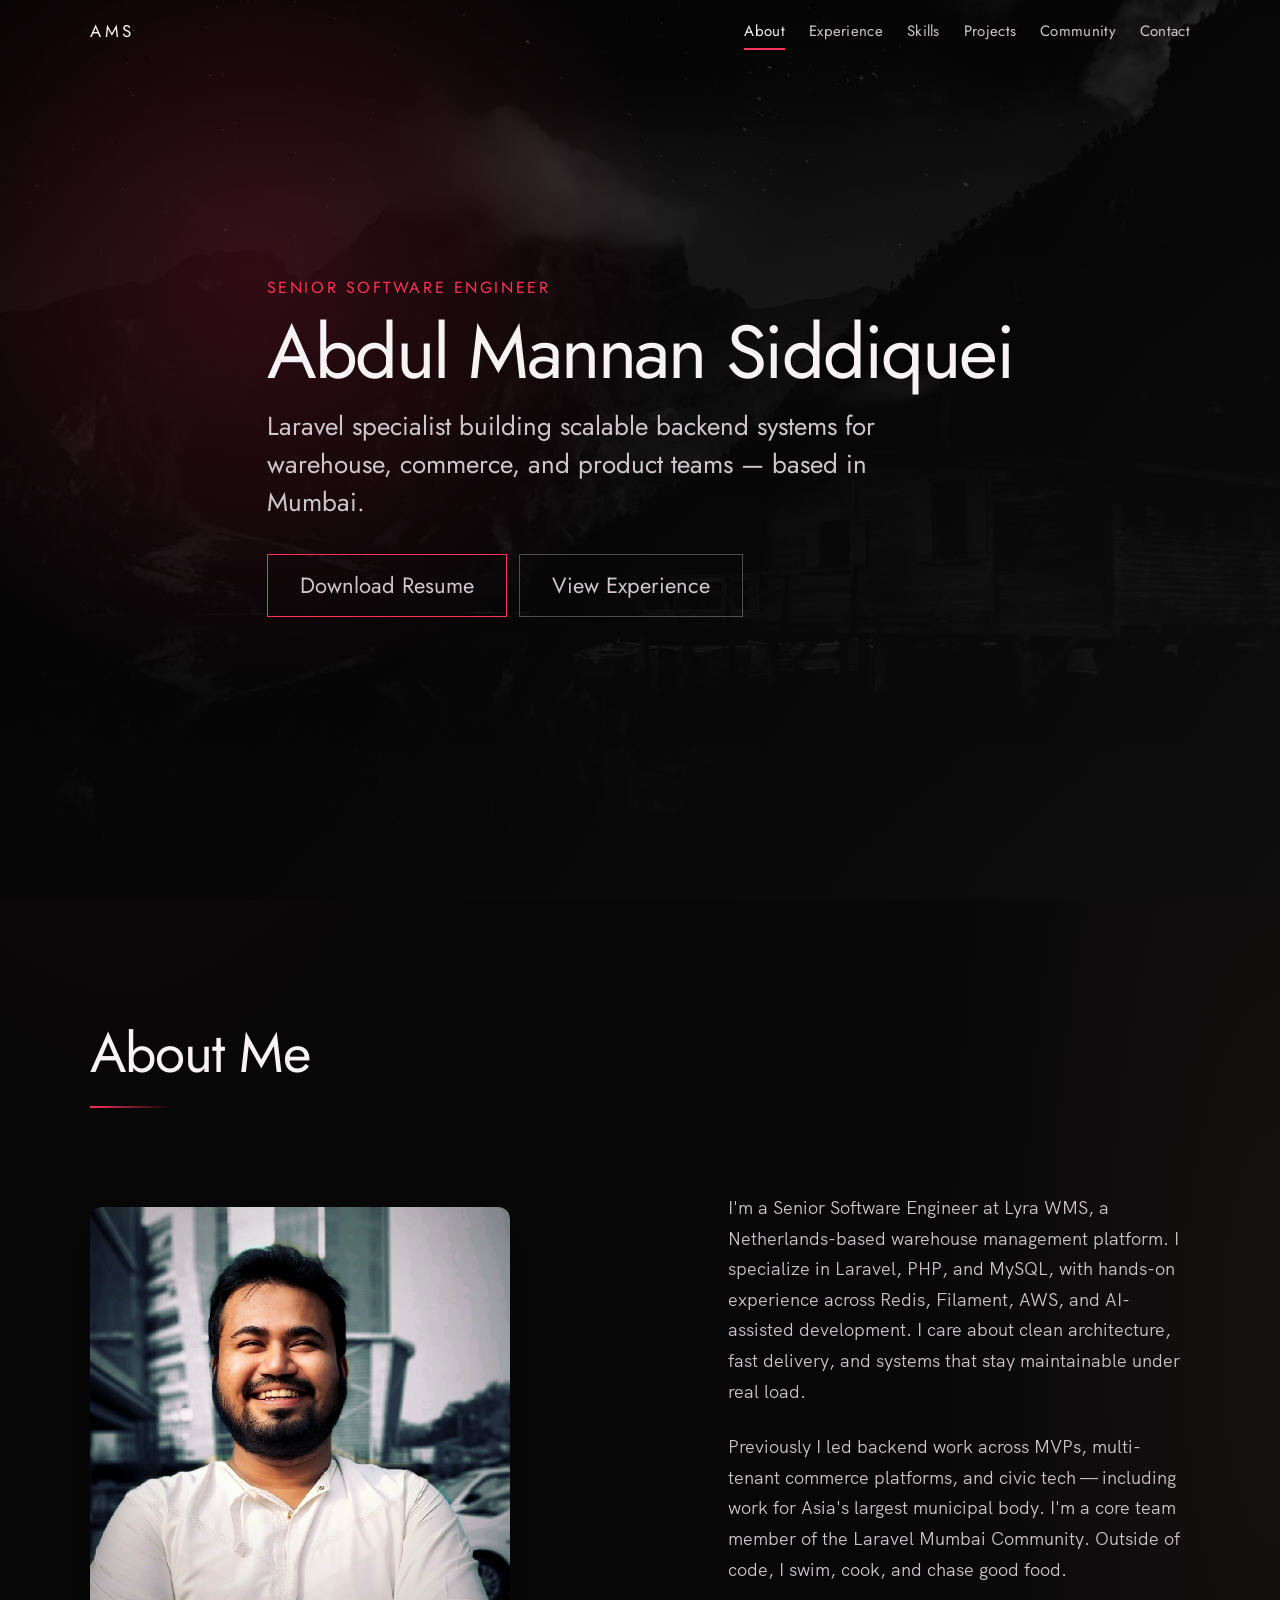
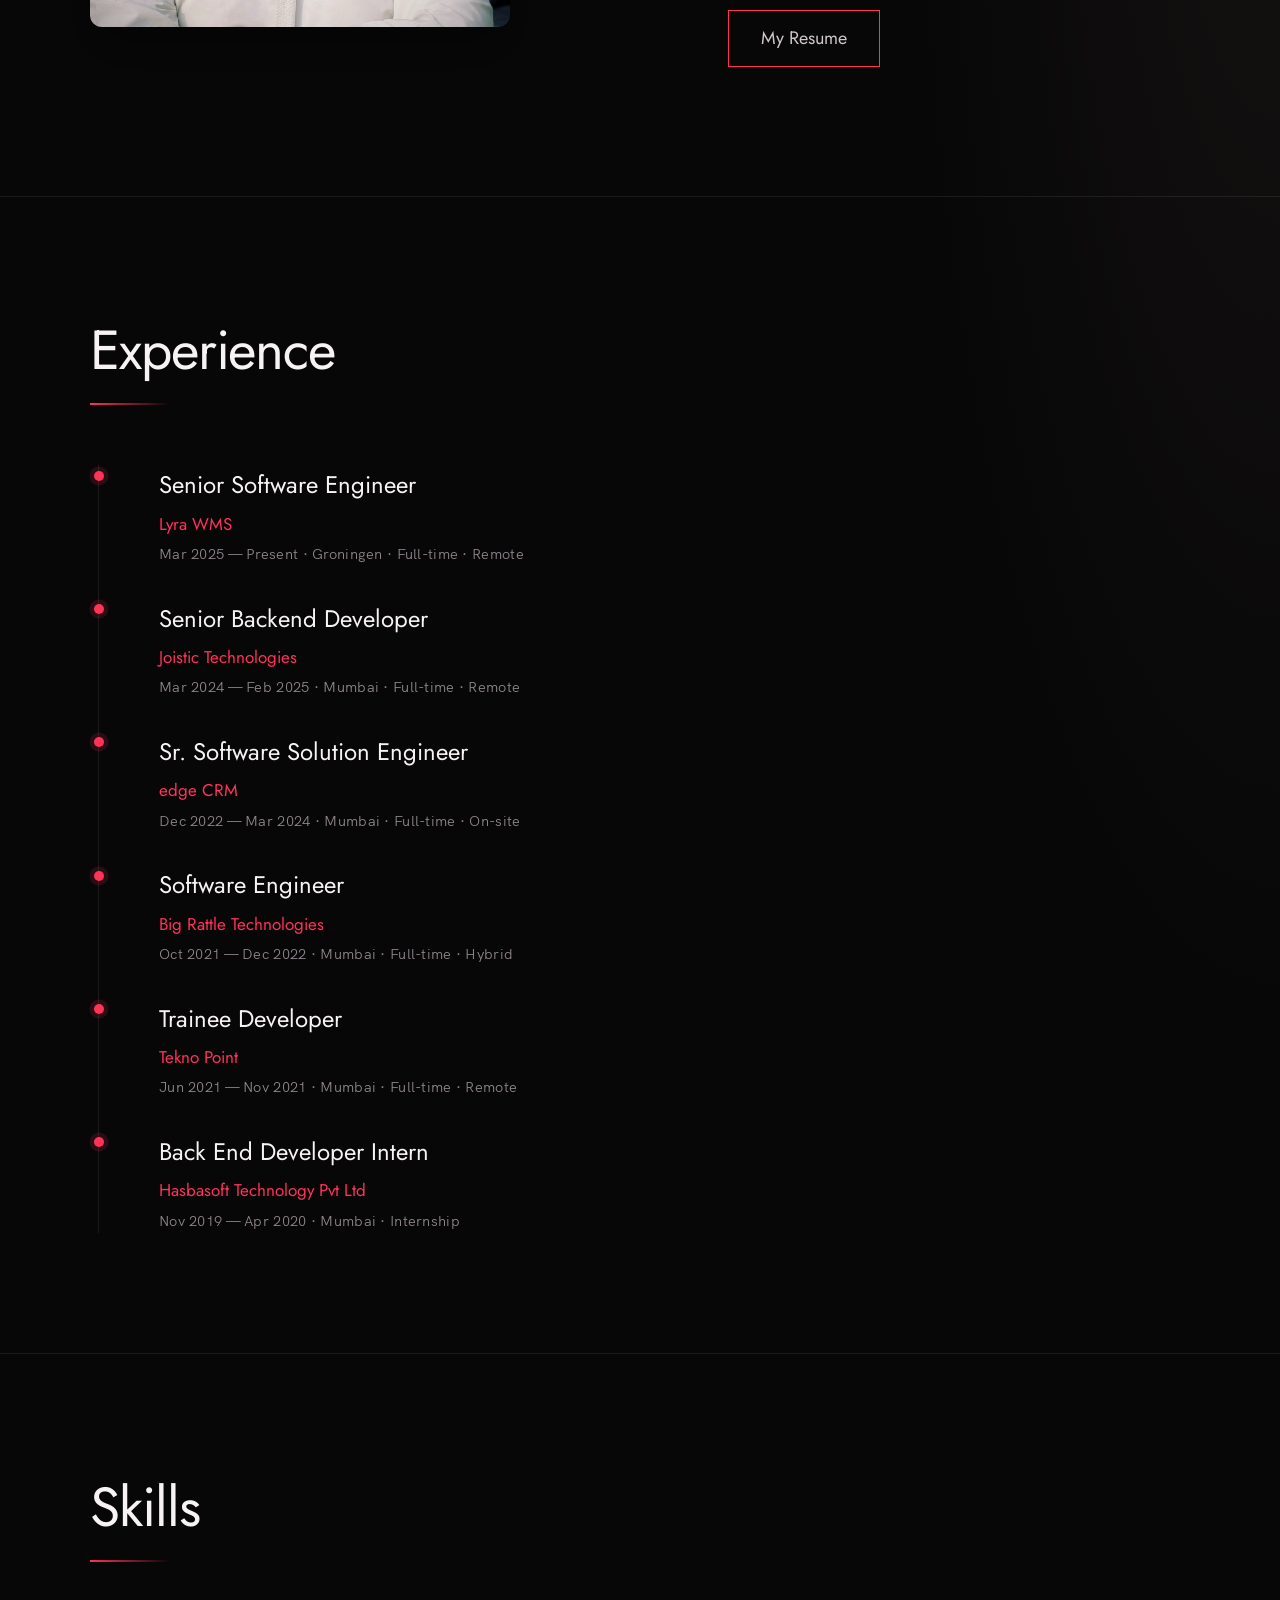
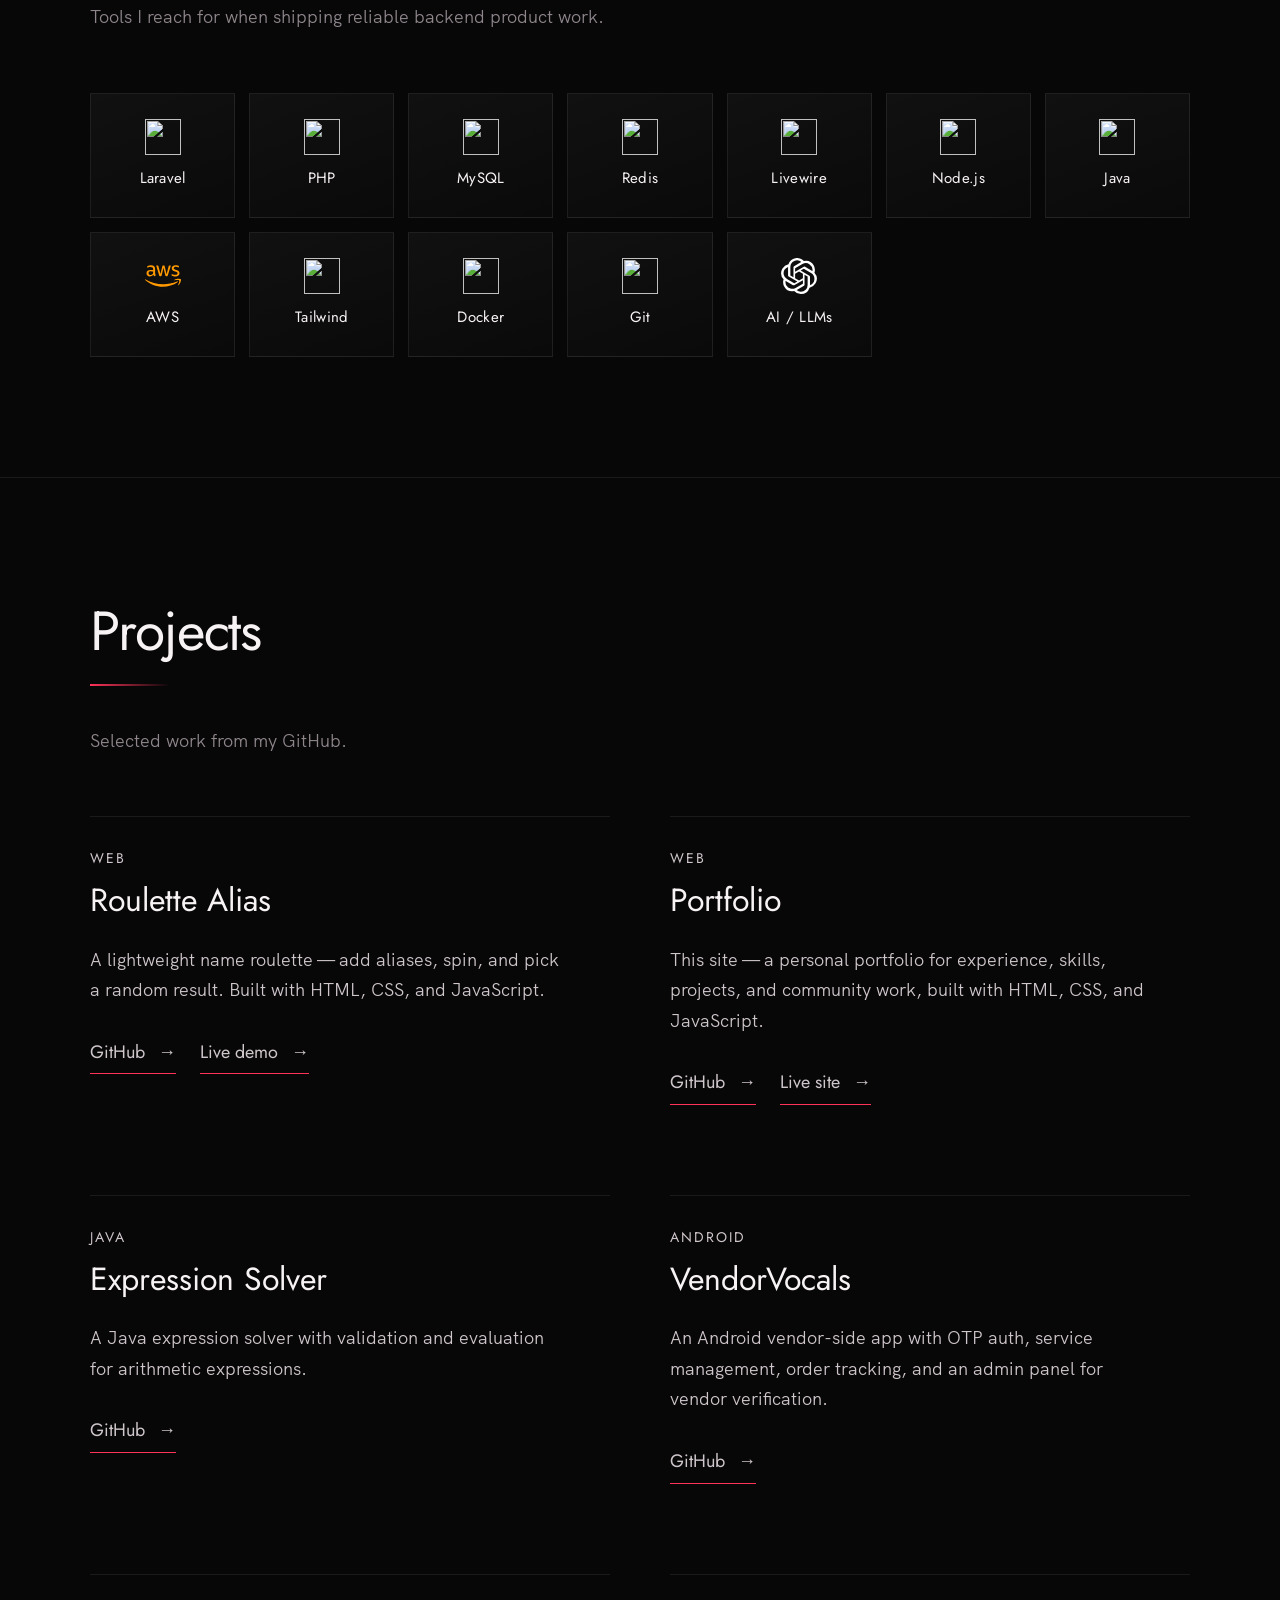
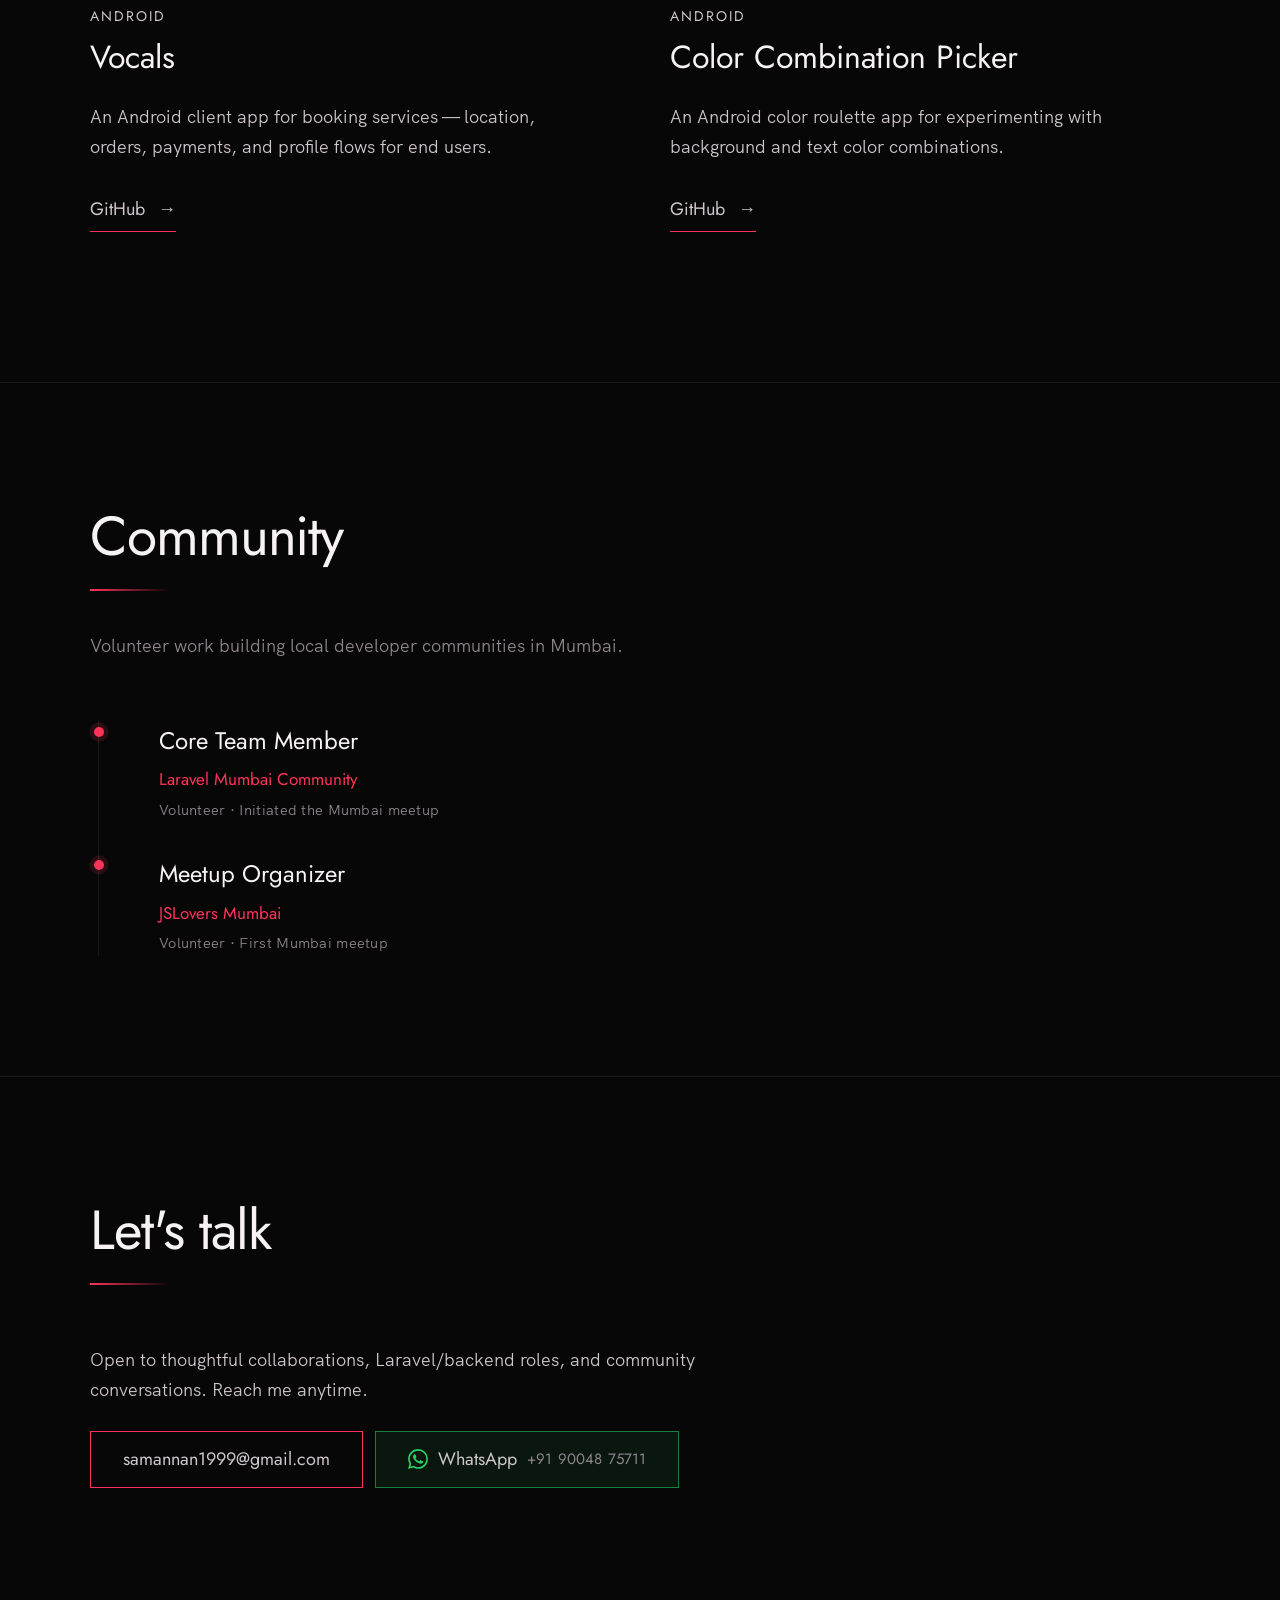
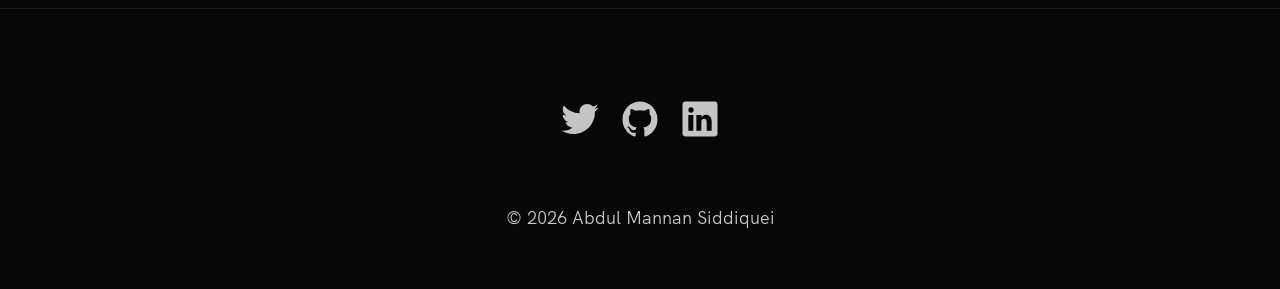
==== commit e8ff51ef: "Update job titles and employment details in index.html and resume-2026.html for clarity and consiste" ====
--- a/index.html
+++ b/index.html
@@ -82,42 +82,42 @@
             <div class="timeline__meta">
               <span class="timeline__role">Senior Software Engineer</span>
               <span class="timeline__company">Lyra WMS</span>
-              <span class="timeline__dates">Mar 2025 — Present · Groningen</span>
+              <span class="timeline__dates">Mar 2025 — Present · Groningen · Full-time · Remote</span>
             </div>
           </li>
           <li class="timeline__item reveal">
             <div class="timeline__meta">
               <span class="timeline__role">Senior Backend Developer</span>
               <span class="timeline__company">Joistic Technologies</span>
-              <span class="timeline__dates">Mar 2024 — Feb 2025 · Mumbai</span>
+              <span class="timeline__dates">Mar 2024 — Feb 2025 · Mumbai · Full-time · Remote</span>
             </div>
           </li>
           <li class="timeline__item reveal">
             <div class="timeline__meta">
               <span class="timeline__role">Sr. Software Solution Engineer</span>
               <span class="timeline__company">edge CRM</span>
-              <span class="timeline__dates">Dec 2022 — Mar 2024 · Mumbai</span>
+              <span class="timeline__dates">Dec 2022 — Mar 2024 · Mumbai · Full-time · On-site</span>
             </div>
           </li>
           <li class="timeline__item reveal">
             <div class="timeline__meta">
               <span class="timeline__role">Software Engineer</span>
               <span class="timeline__company">Big Rattle Technologies</span>
-              <span class="timeline__dates">Oct 2021 — Dec 2022 · Mumbai</span>
+              <span class="timeline__dates">Oct 2021 — Dec 2022 · Mumbai · Full-time · Hybrid</span>
             </div>
           </li>
           <li class="timeline__item reveal">
             <div class="timeline__meta">
               <span class="timeline__role">Trainee Developer</span>
               <span class="timeline__company">Tekno Point</span>
-              <span class="timeline__dates">Jun 2021 — Nov 2021 · Mumbai</span>
-            </div>
-          </li>
-          <li class="timeline__item reveal">
-            <div class="timeline__meta">
-              <span class="timeline__role">Back End Developer</span>
+              <span class="timeline__dates">Jun 2021 — Nov 2021 · Mumbai · Full-time · Remote</span>
+            </div>
+          </li>
+          <li class="timeline__item reveal">
+            <div class="timeline__meta">
+              <span class="timeline__role">Back End Developer Intern</span>
               <span class="timeline__company">Hasbasoft Technology Pvt Ltd</span>
-              <span class="timeline__dates">Nov 2019 — Apr 2020 · Mumbai</span>
+              <span class="timeline__dates">Nov 2019 — Apr 2020 · Mumbai · Internship</span>
             </div>
           </li>
         </ol>
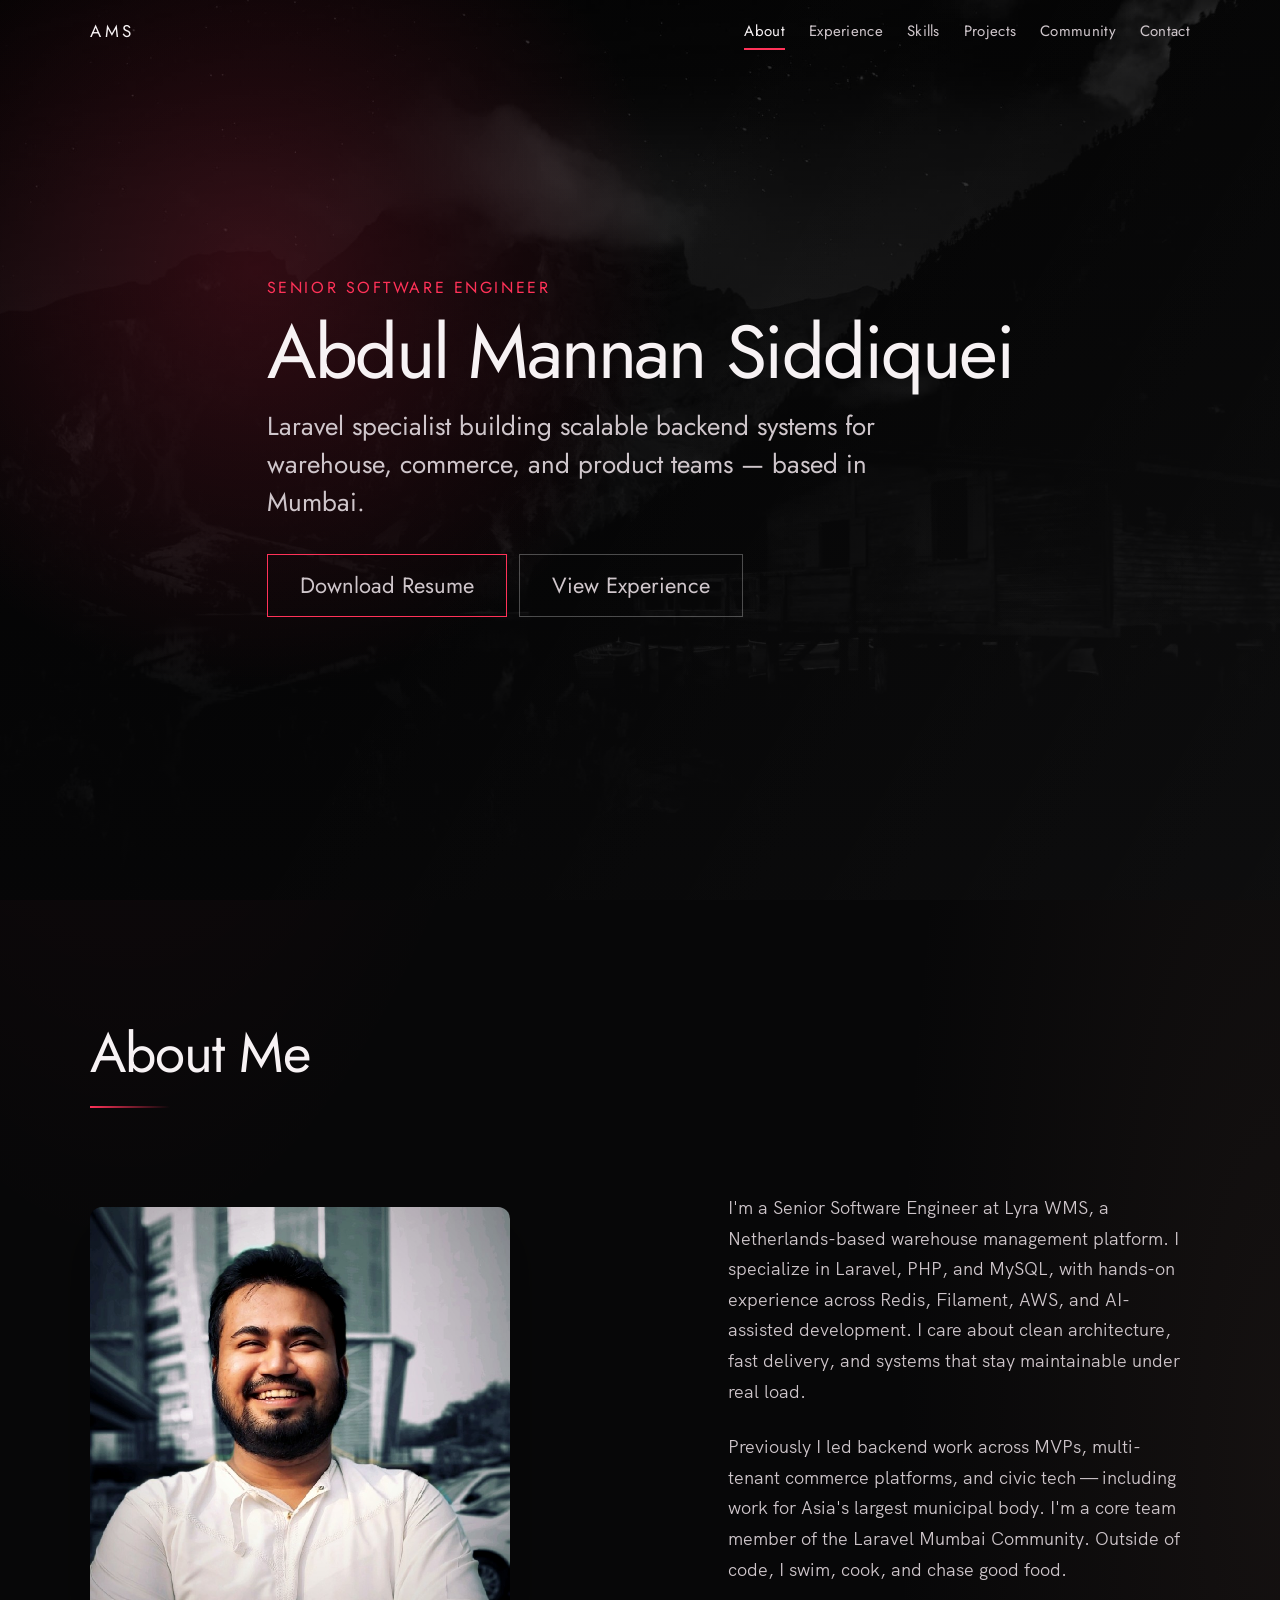
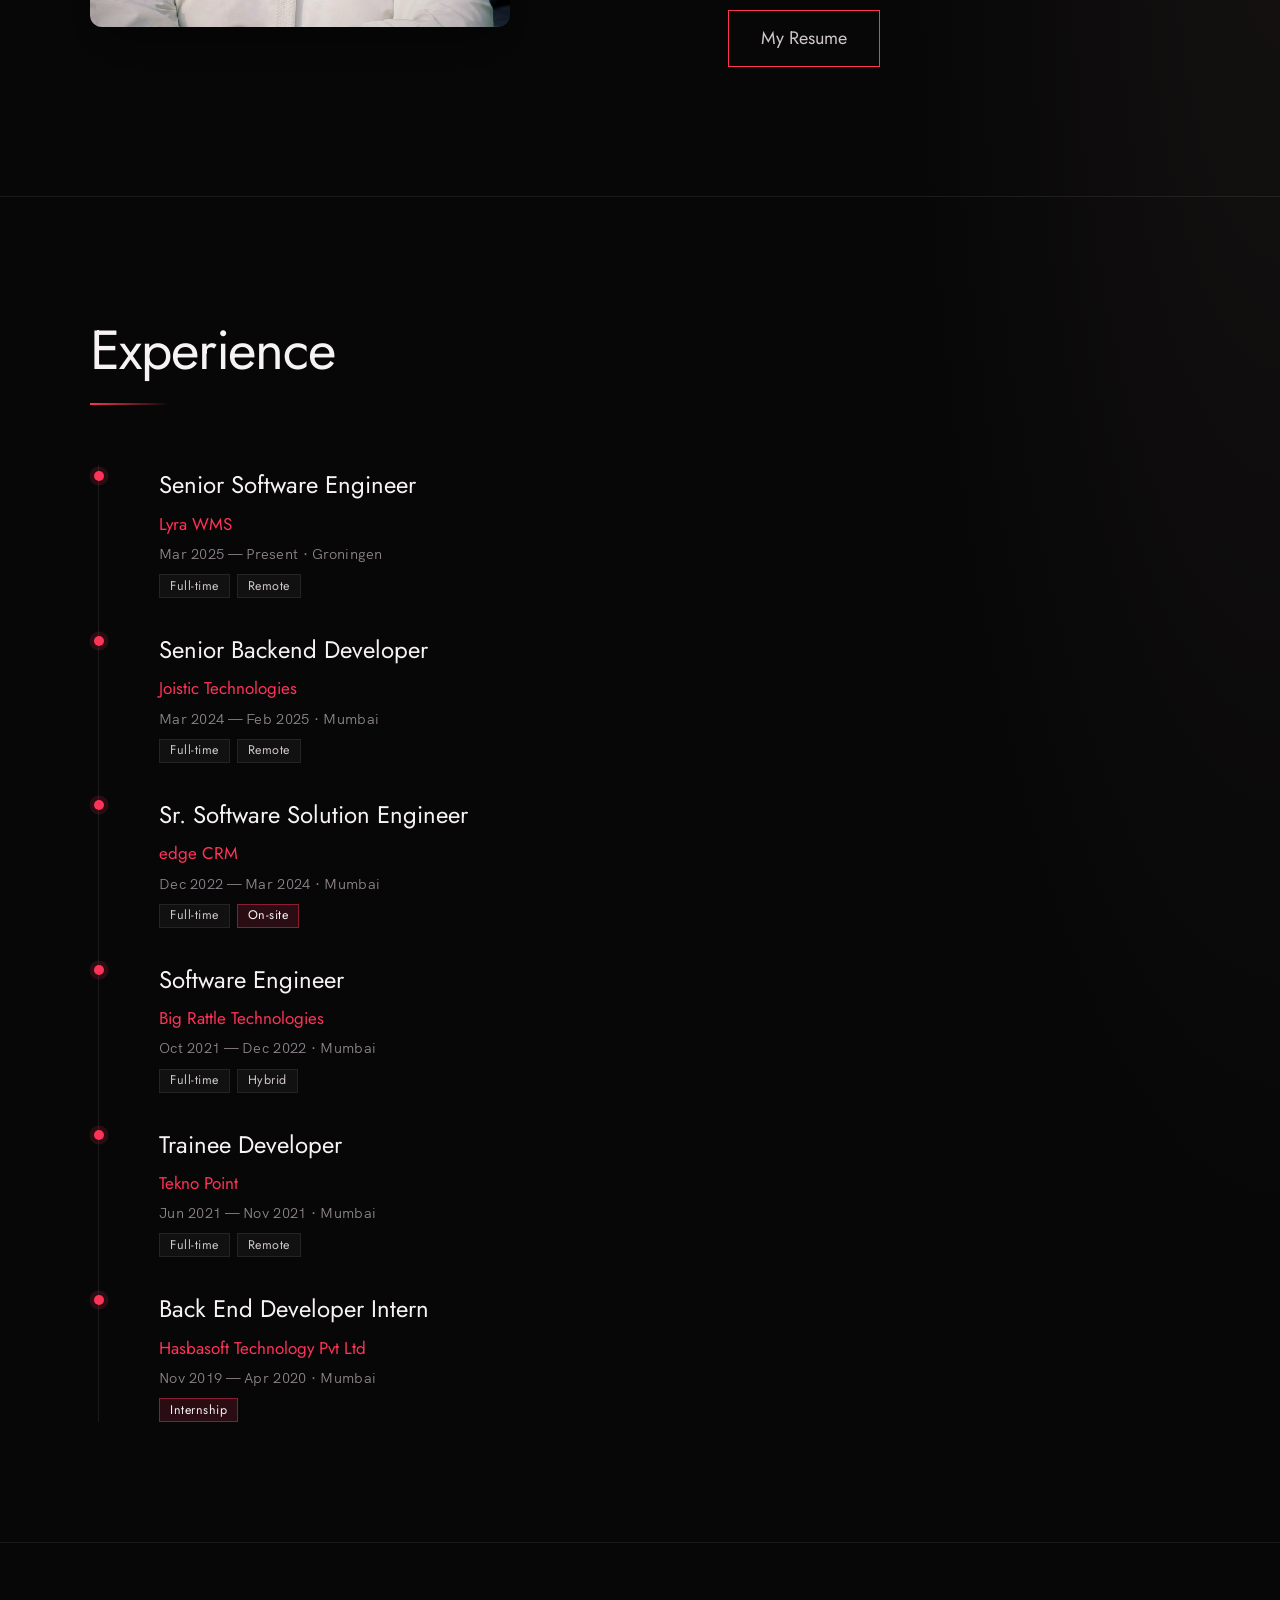
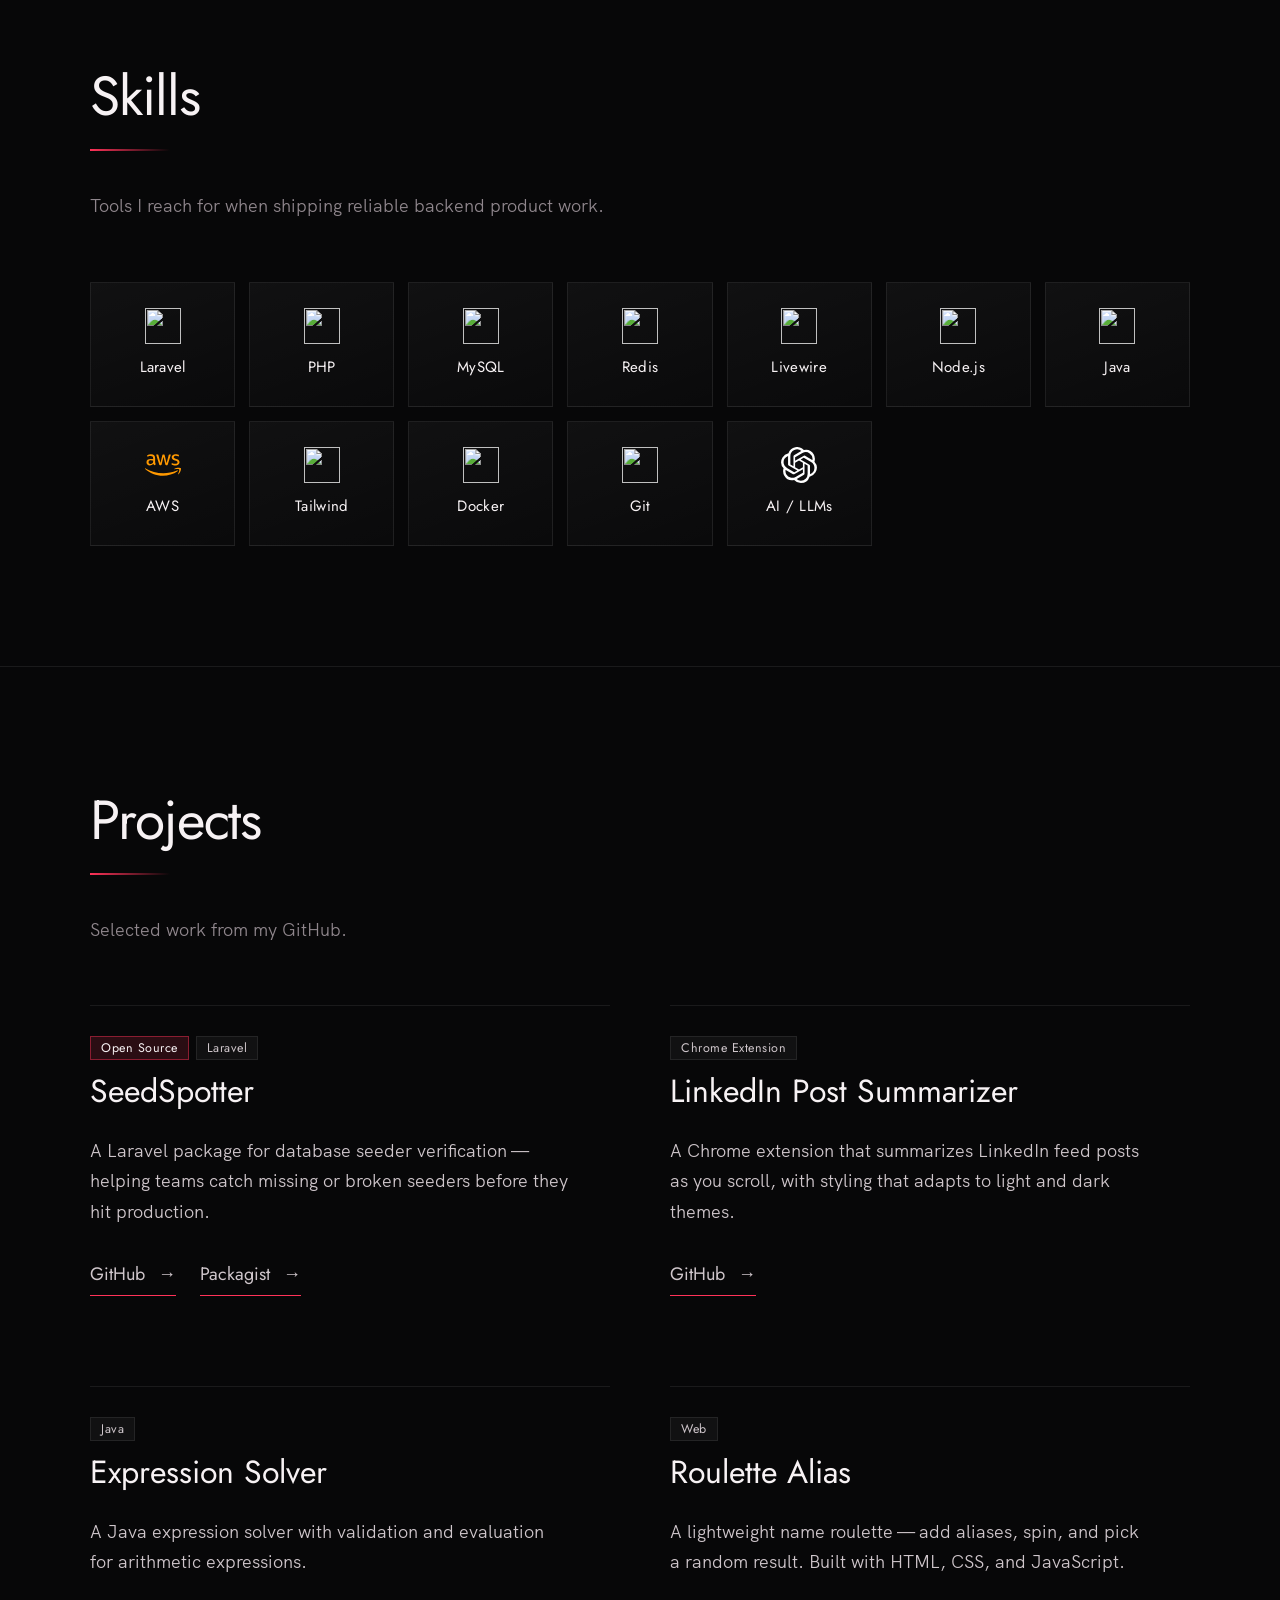
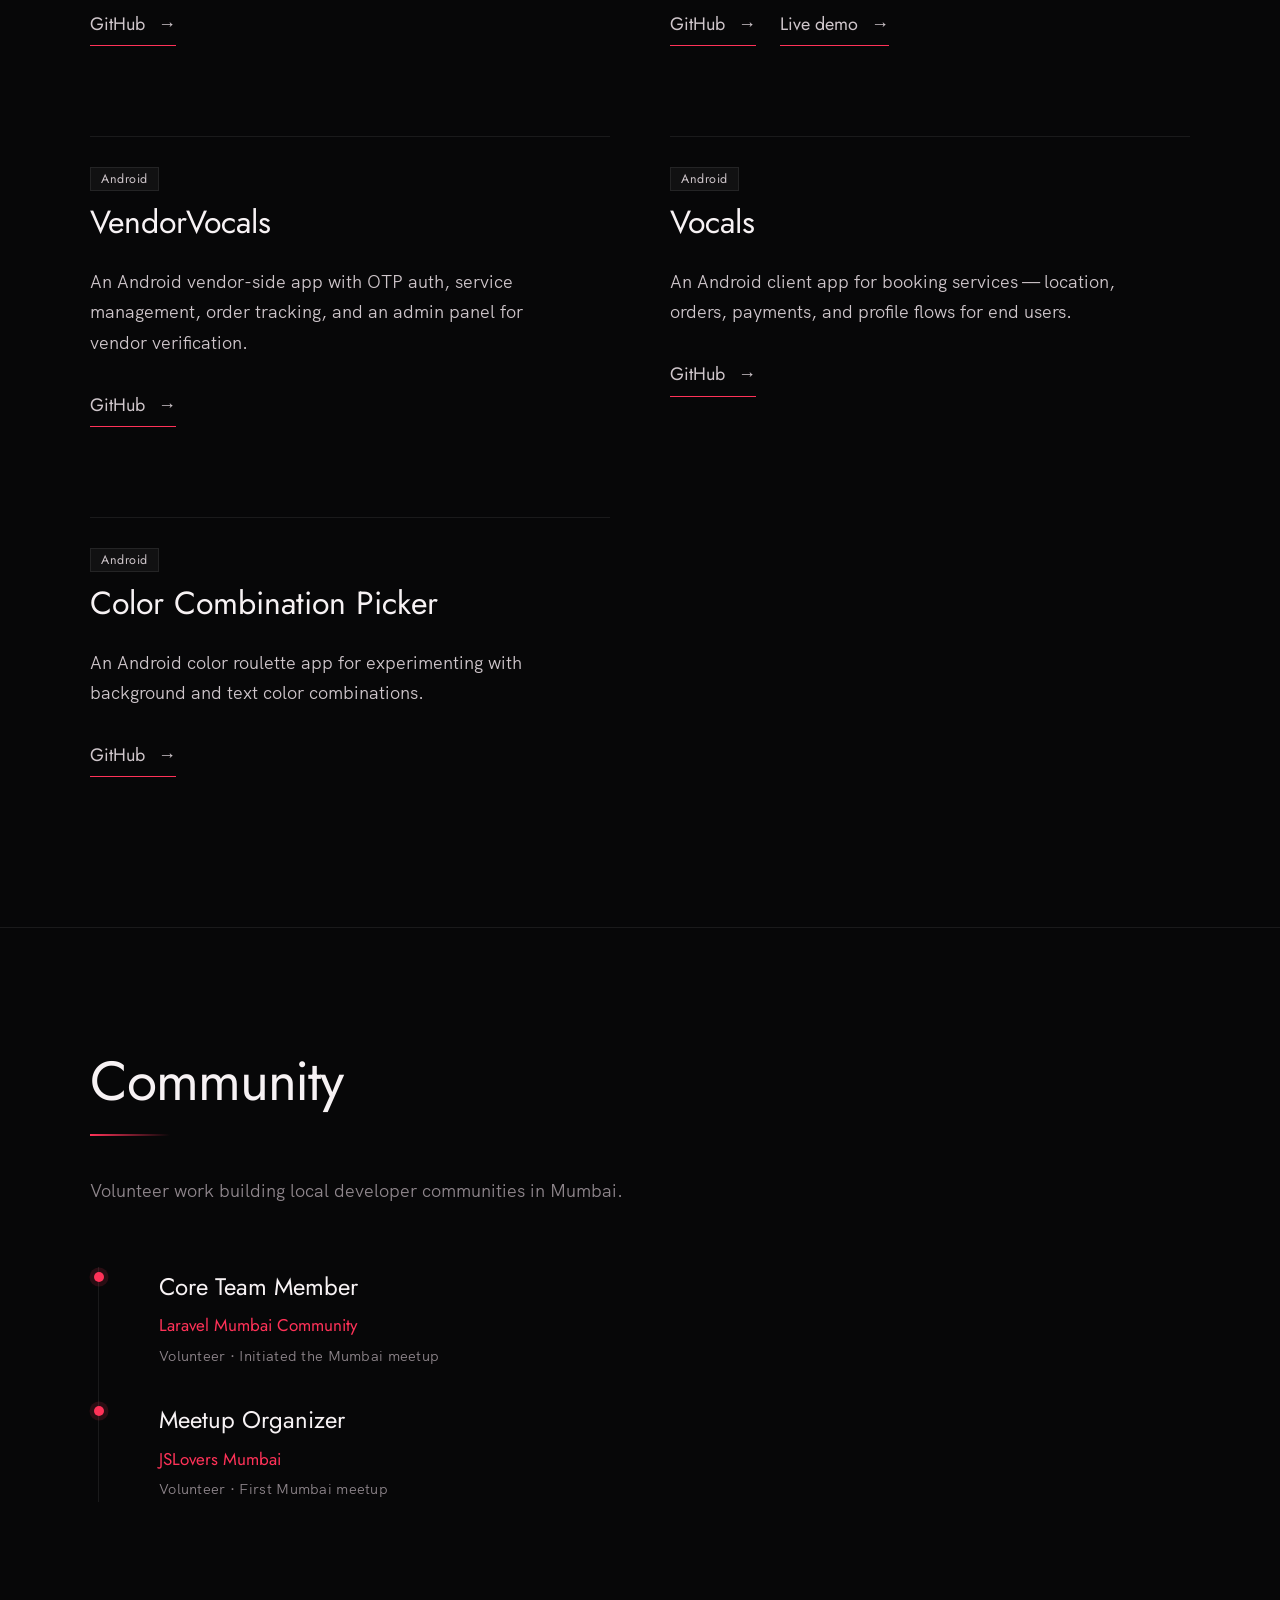
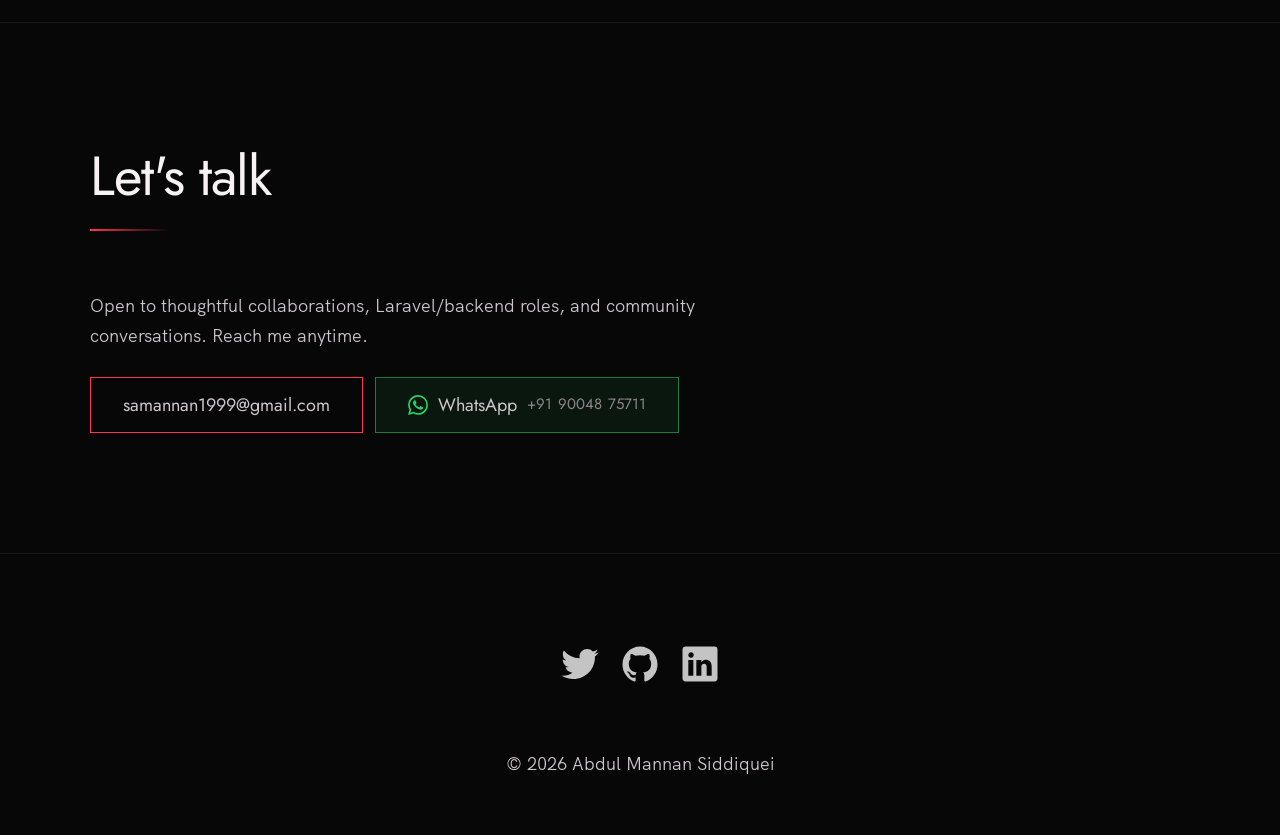
==== commit 459a0e60: "Enhance timeline and project sections in index.html by adding tags for employment types and project " ====
--- a/index.html
+++ b/index.html
@@ -82,42 +82,65 @@
             <div class="timeline__meta">
               <span class="timeline__role">Senior Software Engineer</span>
               <span class="timeline__company">Lyra WMS</span>
-              <span class="timeline__dates">Mar 2025 — Present · Groningen · Full-time · Remote</span>
+              <span class="timeline__dates">Mar 2025 — Present · Groningen</span>
+              <div class="timeline__tags">
+                <span class="tag">Full-time</span>
+                <span class="tag">Remote</span>
+              </div>
             </div>
           </li>
           <li class="timeline__item reveal">
             <div class="timeline__meta">
               <span class="timeline__role">Senior Backend Developer</span>
               <span class="timeline__company">Joistic Technologies</span>
-              <span class="timeline__dates">Mar 2024 — Feb 2025 · Mumbai · Full-time · Remote</span>
+              <span class="timeline__dates">Mar 2024 — Feb 2025 · Mumbai</span>
+              <div class="timeline__tags">
+                <span class="tag">Full-time</span>
+                <span class="tag">Remote</span>
+              </div>
             </div>
           </li>
           <li class="timeline__item reveal">
             <div class="timeline__meta">
               <span class="timeline__role">Sr. Software Solution Engineer</span>
               <span class="timeline__company">edge CRM</span>
-              <span class="timeline__dates">Dec 2022 — Mar 2024 · Mumbai · Full-time · On-site</span>
+              <span class="timeline__dates">Dec 2022 — Mar 2024 · Mumbai</span>
+              <div class="timeline__tags">
+                <span class="tag">Full-time</span>
+                <span class="tag tag--accent">On-site</span>
+              </div>
             </div>
           </li>
           <li class="timeline__item reveal">
             <div class="timeline__meta">
               <span class="timeline__role">Software Engineer</span>
               <span class="timeline__company">Big Rattle Technologies</span>
-              <span class="timeline__dates">Oct 2021 — Dec 2022 · Mumbai · Full-time · Hybrid</span>
+              <span class="timeline__dates">Oct 2021 — Dec 2022 · Mumbai</span>
+              <div class="timeline__tags">
+                <span class="tag">Full-time</span>
+                <span class="tag">Hybrid</span>
+              </div>
             </div>
           </li>
           <li class="timeline__item reveal">
             <div class="timeline__meta">
               <span class="timeline__role">Trainee Developer</span>
               <span class="timeline__company">Tekno Point</span>
-              <span class="timeline__dates">Jun 2021 — Nov 2021 · Mumbai · Full-time · Remote</span>
+              <span class="timeline__dates">Jun 2021 — Nov 2021 · Mumbai</span>
+              <div class="timeline__tags">
+                <span class="tag">Full-time</span>
+                <span class="tag">Remote</span>
+              </div>
             </div>
           </li>
           <li class="timeline__item reveal">
             <div class="timeline__meta">
               <span class="timeline__role">Back End Developer Intern</span>
               <span class="timeline__company">Hasbasoft Technology Pvt Ltd</span>
-              <span class="timeline__dates">Nov 2019 — Apr 2020 · Mumbai · Internship</span>
+              <span class="timeline__dates">Nov 2019 — Apr 2020 · Mumbai</span>
+              <div class="timeline__tags">
+                <span class="tag tag--accent">Internship</span>
+              </div>
             </div>
           </li>
         </ol>
@@ -191,7 +214,57 @@
         </p>
         <div class="projects__grid">
           <article class="projects__feature reveal">
-            <p class="projects__label">Web</p>
+            <div class="projects__tags">
+              <span class="tag tag--accent">Open Source</span>
+              <span class="tag">Laravel</span>
+            </div>
+            <h3>SeedSpotter</h3>
+            <p>
+              A Laravel package for database seeder verification — helping teams
+              catch missing or broken seeders before they hit production.
+            </p>
+            <div class="projects__links">
+              <a class="link__text" href="https://github.com/abdulmannans/seed-spotter" target="_blank"
+                rel="noopener noreferrer">GitHub <span aria-hidden="true">→</span></a>
+              <a class="link__text" href="https://packagist.org/packages/abdulmannans/seed-spotter" target="_blank"
+                rel="noopener noreferrer">Packagist <span aria-hidden="true">→</span></a>
+            </div>
+          </article>
+
+          <article class="projects__feature reveal reveal--delay-1">
+            <div class="projects__tags">
+              <span class="tag">Chrome Extension</span>
+            </div>
+            <h3>LinkedIn Post Summarizer</h3>
+            <p>
+              A Chrome extension that summarizes LinkedIn feed posts as you scroll,
+              with styling that adapts to light and dark themes.
+            </p>
+            <div class="projects__links">
+              <a class="link__text" href="https://github.com/abdulmannans/linkedin-post-summarizer" target="_blank"
+                rel="noopener noreferrer">GitHub <span aria-hidden="true">→</span></a>
+            </div>
+          </article>
+
+          <article class="projects__feature reveal">
+            <div class="projects__tags">
+              <span class="tag">Java</span>
+            </div>
+            <h3>Expression Solver</h3>
+            <p>
+              A Java expression solver with validation and evaluation for
+              arithmetic expressions.
+            </p>
+            <div class="projects__links">
+              <a class="link__text" href="https://github.com/abdulmannans/expression-solver" target="_blank"
+                rel="noopener noreferrer">GitHub <span aria-hidden="true">→</span></a>
+            </div>
+          </article>
+
+          <article class="projects__feature reveal reveal--delay-1">
+            <div class="projects__tags">
+              <span class="tag">Web</span>
+            </div>
             <h3>Roulette Alias</h3>
             <p>
               A lightweight name roulette — add aliases, spin, and pick a random
@@ -205,36 +278,10 @@
             </div>
           </article>
 
-          <article class="projects__feature reveal reveal--delay-1">
-            <p class="projects__label">Web</p>
-            <h3>Portfolio</h3>
-            <p>
-              This site — a personal portfolio for experience, skills, projects,
-              and community work, built with HTML, CSS, and JavaScript.
-            </p>
-            <div class="projects__links">
-              <a class="link__text" href="https://github.com/abdulmannans/portfolio" target="_blank"
-                rel="noopener noreferrer">GitHub <span aria-hidden="true">→</span></a>
-              <a class="link__text" href="https://abdulmannans.netlify.app/" target="_blank"
-                rel="noopener noreferrer">Live site <span aria-hidden="true">→</span></a>
-            </div>
-          </article>
-
           <article class="projects__feature reveal">
-            <p class="projects__label">Java</p>
-            <h3>Expression Solver</h3>
-            <p>
-              A Java expression solver with validation and evaluation for
-              arithmetic expressions.
-            </p>
-            <div class="projects__links">
-              <a class="link__text" href="https://github.com/abdulmannans/expression-solver" target="_blank"
-                rel="noopener noreferrer">GitHub <span aria-hidden="true">→</span></a>
-            </div>
-          </article>
-
-          <article class="projects__feature reveal reveal--delay-1">
-            <p class="projects__label">Android</p>
+            <div class="projects__tags">
+              <span class="tag">Android</span>
+            </div>
             <h3>VendorVocals</h3>
             <p>
               An Android vendor-side app with OTP auth, service management,
@@ -246,8 +293,10 @@
             </div>
           </article>
 
-          <article class="projects__feature reveal">
-            <p class="projects__label">Android</p>
+          <article class="projects__feature reveal reveal--delay-1">
+            <div class="projects__tags">
+              <span class="tag">Android</span>
+            </div>
             <h3>Vocals</h3>
             <p>
               An Android client app for booking services — location, orders,
@@ -259,8 +308,10 @@
             </div>
           </article>
 
-          <article class="projects__feature reveal reveal--delay-1">
-            <p class="projects__label">Android</p>
+          <article class="projects__feature reveal">
+            <div class="projects__tags">
+              <span class="tag">Android</span>
+            </div>
             <h3>Color Combination Picker</h3>
             <p>
               An Android color roulette app for experimenting with background
--- a/index.css
+++ b/index.css
@@ -690,6 +690,32 @@
     color: var(--muted);
     font-size: 1.45rem;
     letter-spacing: 0.02em;
+}
+
+.timeline__tags {
+    display: flex;
+    flex-wrap: wrap;
+    gap: 0.7rem;
+    margin-top: 0.4rem;
+}
+
+.tag {
+    display: inline-flex;
+    align-items: center;
+    padding: 0.35rem 1rem;
+    border: 1px solid var(--line);
+    background: rgba(255, 255, 255, 0.04);
+    color: var(--white-1);
+    font-family: var(--font-display);
+    font-size: 1.25rem;
+    letter-spacing: 0.04em;
+    line-height: 1.2;
+}
+
+.tag--accent {
+    border-color: rgba(255, 50, 88, 0.45);
+    background: var(--pink-soft);
+    color: var(--white);
 }
 
 .timeline__copy {
@@ -787,13 +813,16 @@
     border-top: 1px solid var(--line);
 }
 
-.projects__label {
-    margin: 0 0 1rem;
-    color: var(--pink);
-    font-family: var(--font-display);
-    font-size: 1.4rem;
-    letter-spacing: 0.14em;
-    text-transform: uppercase;
+.projects__tags {
+    display: flex;
+    flex-wrap: wrap;
+    gap: 0.7rem;
+    margin-bottom: 1.2rem;
+}
+
+.projects__feature h3 {
+    font-size: clamp(2.4rem, 2.8vw, 3.2rem);
+    margin-bottom: 1rem;
 }
 
 .projects__feature p {
@@ -806,10 +835,6 @@
     flex-wrap: wrap;
     gap: 1.6rem 2.4rem;
     margin-top: 0.4rem;
-}
-
-.projects__feature h3 {
-    font-size: clamp(2.4rem, 2.8vw, 3.2rem);
 }
 
 /* --------------------------------------- */
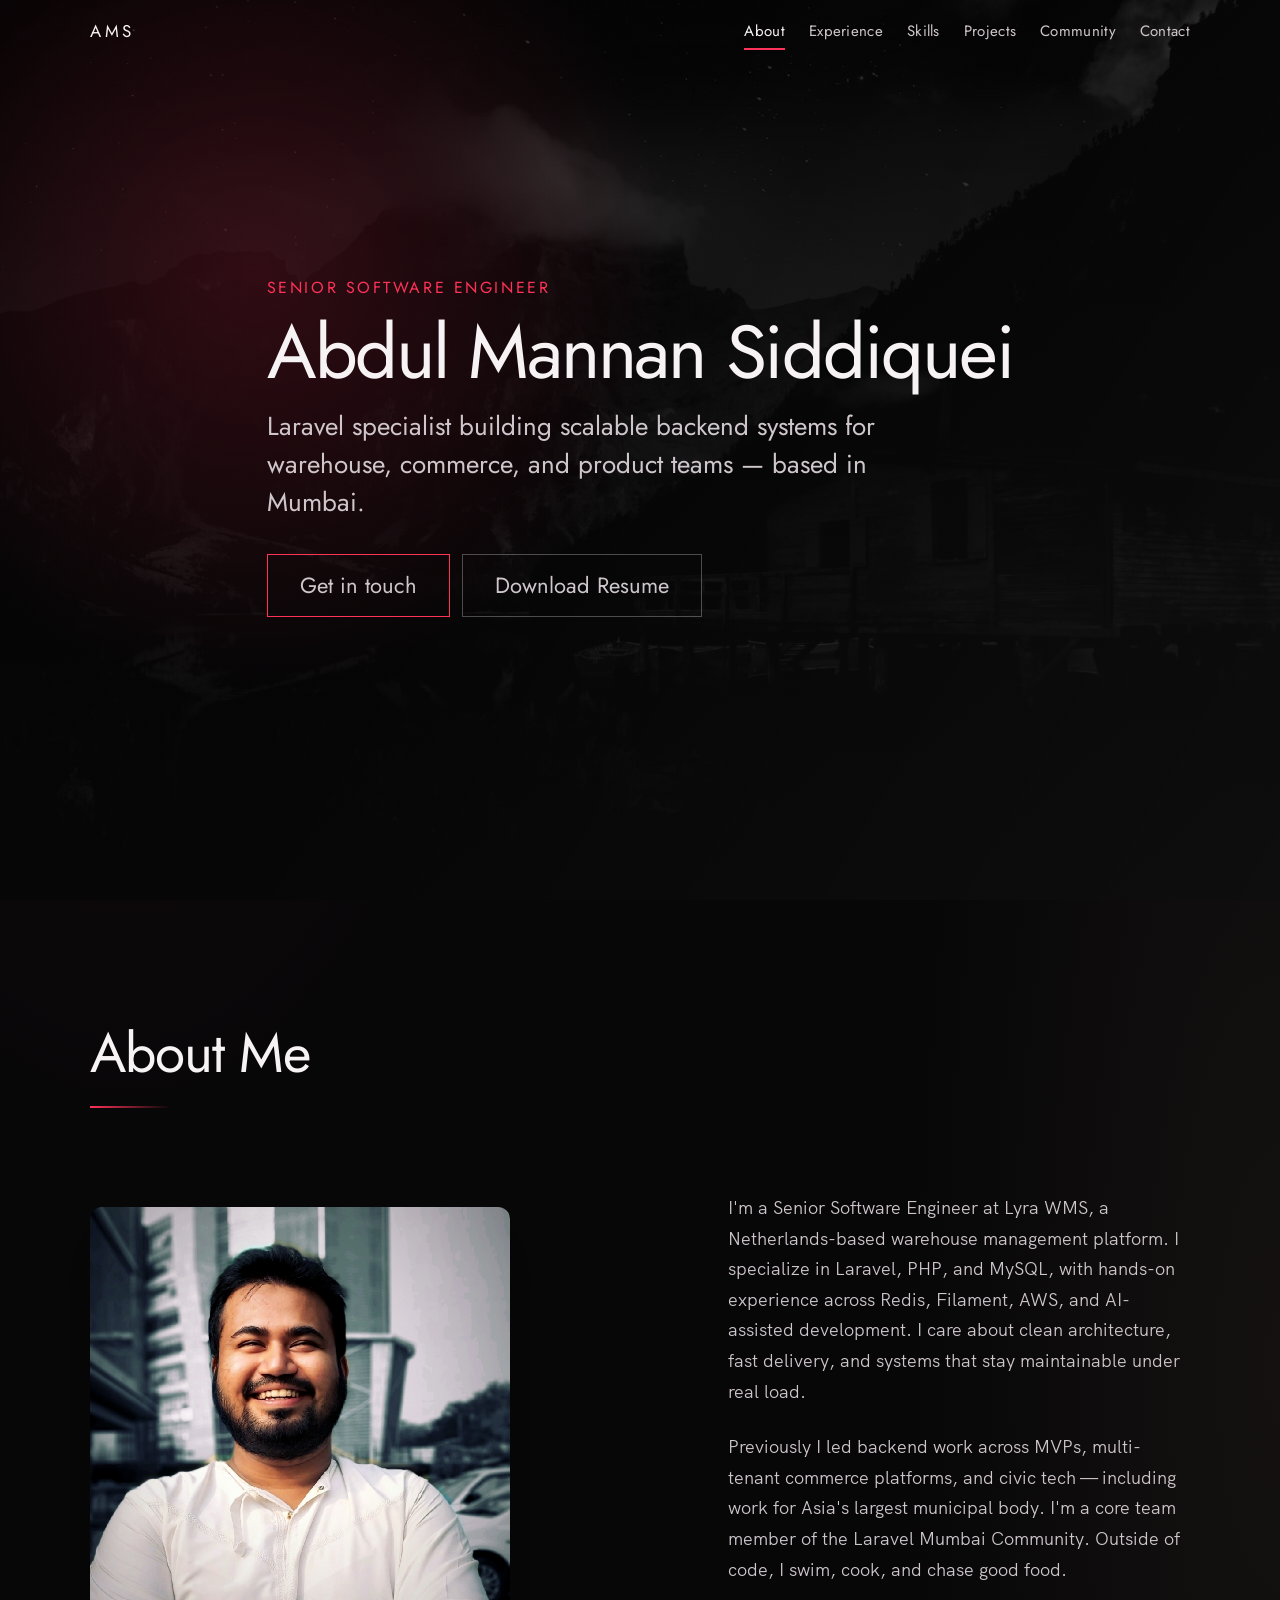
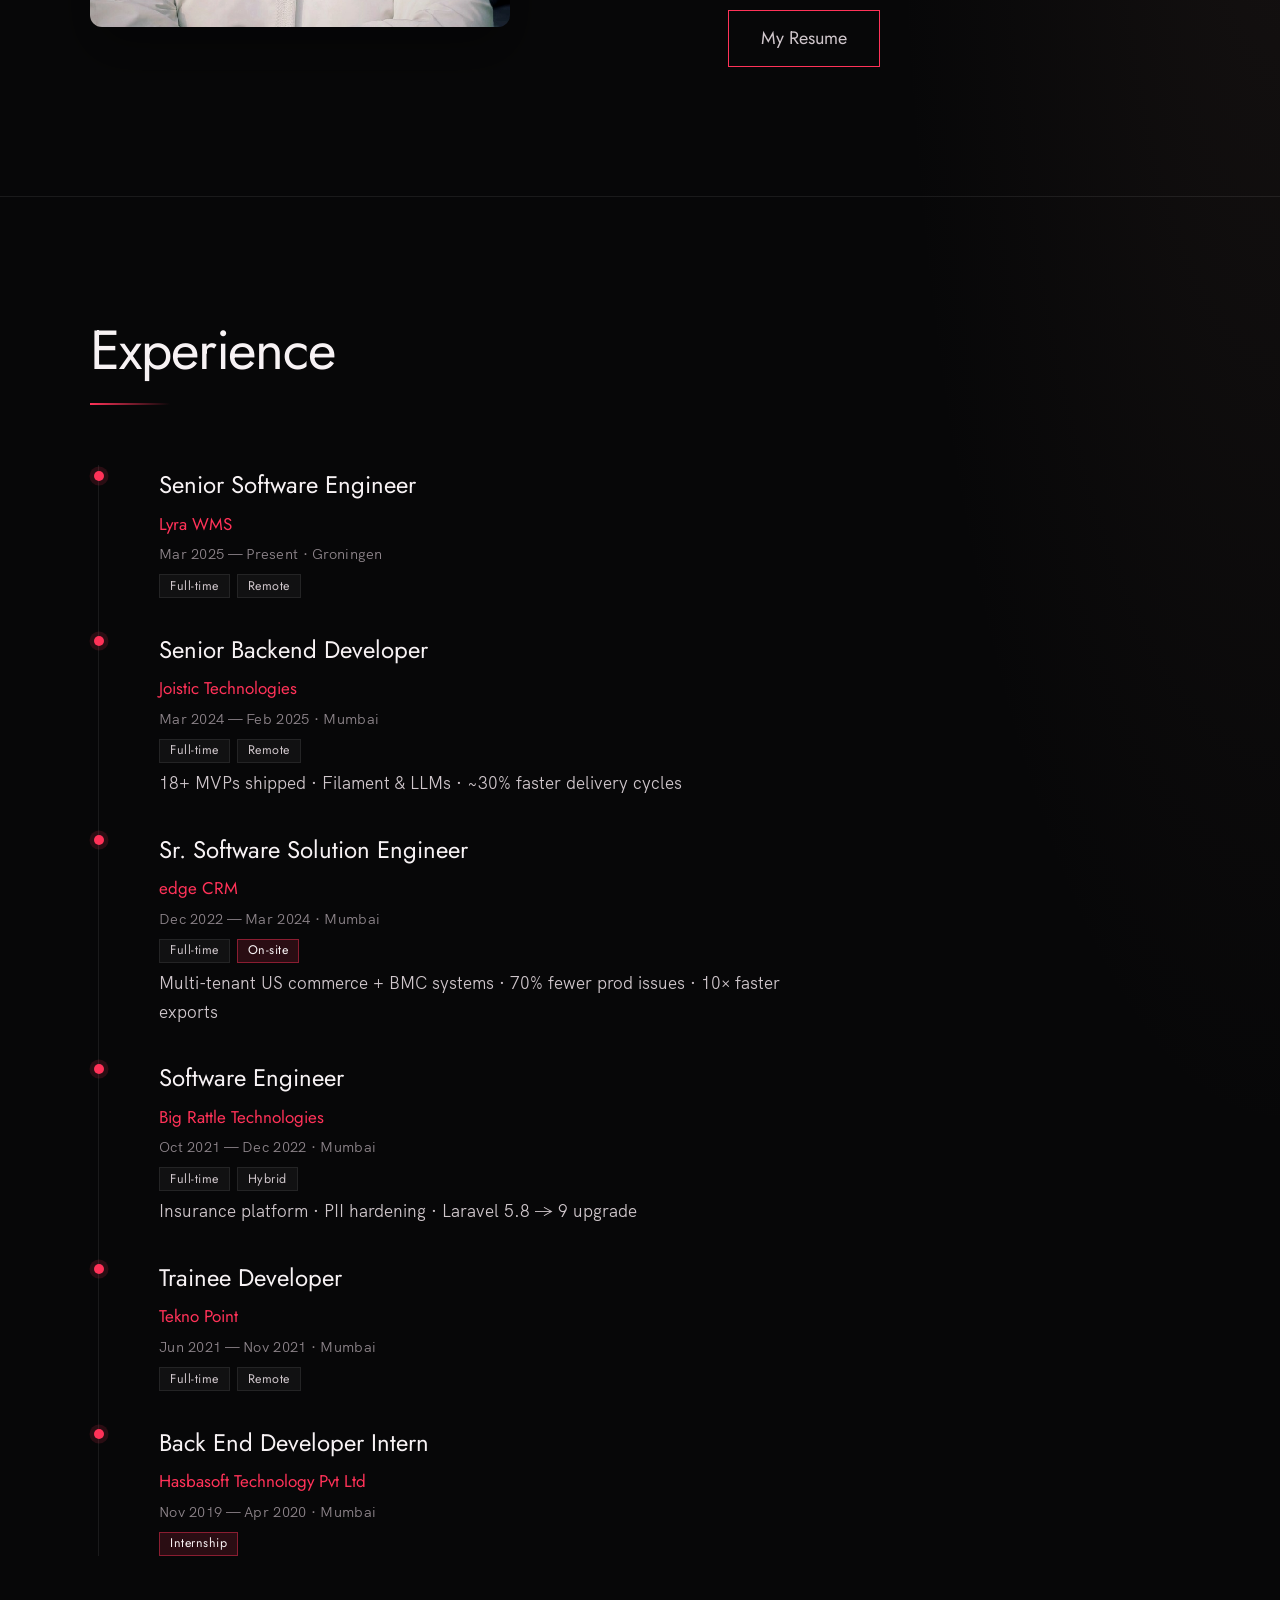
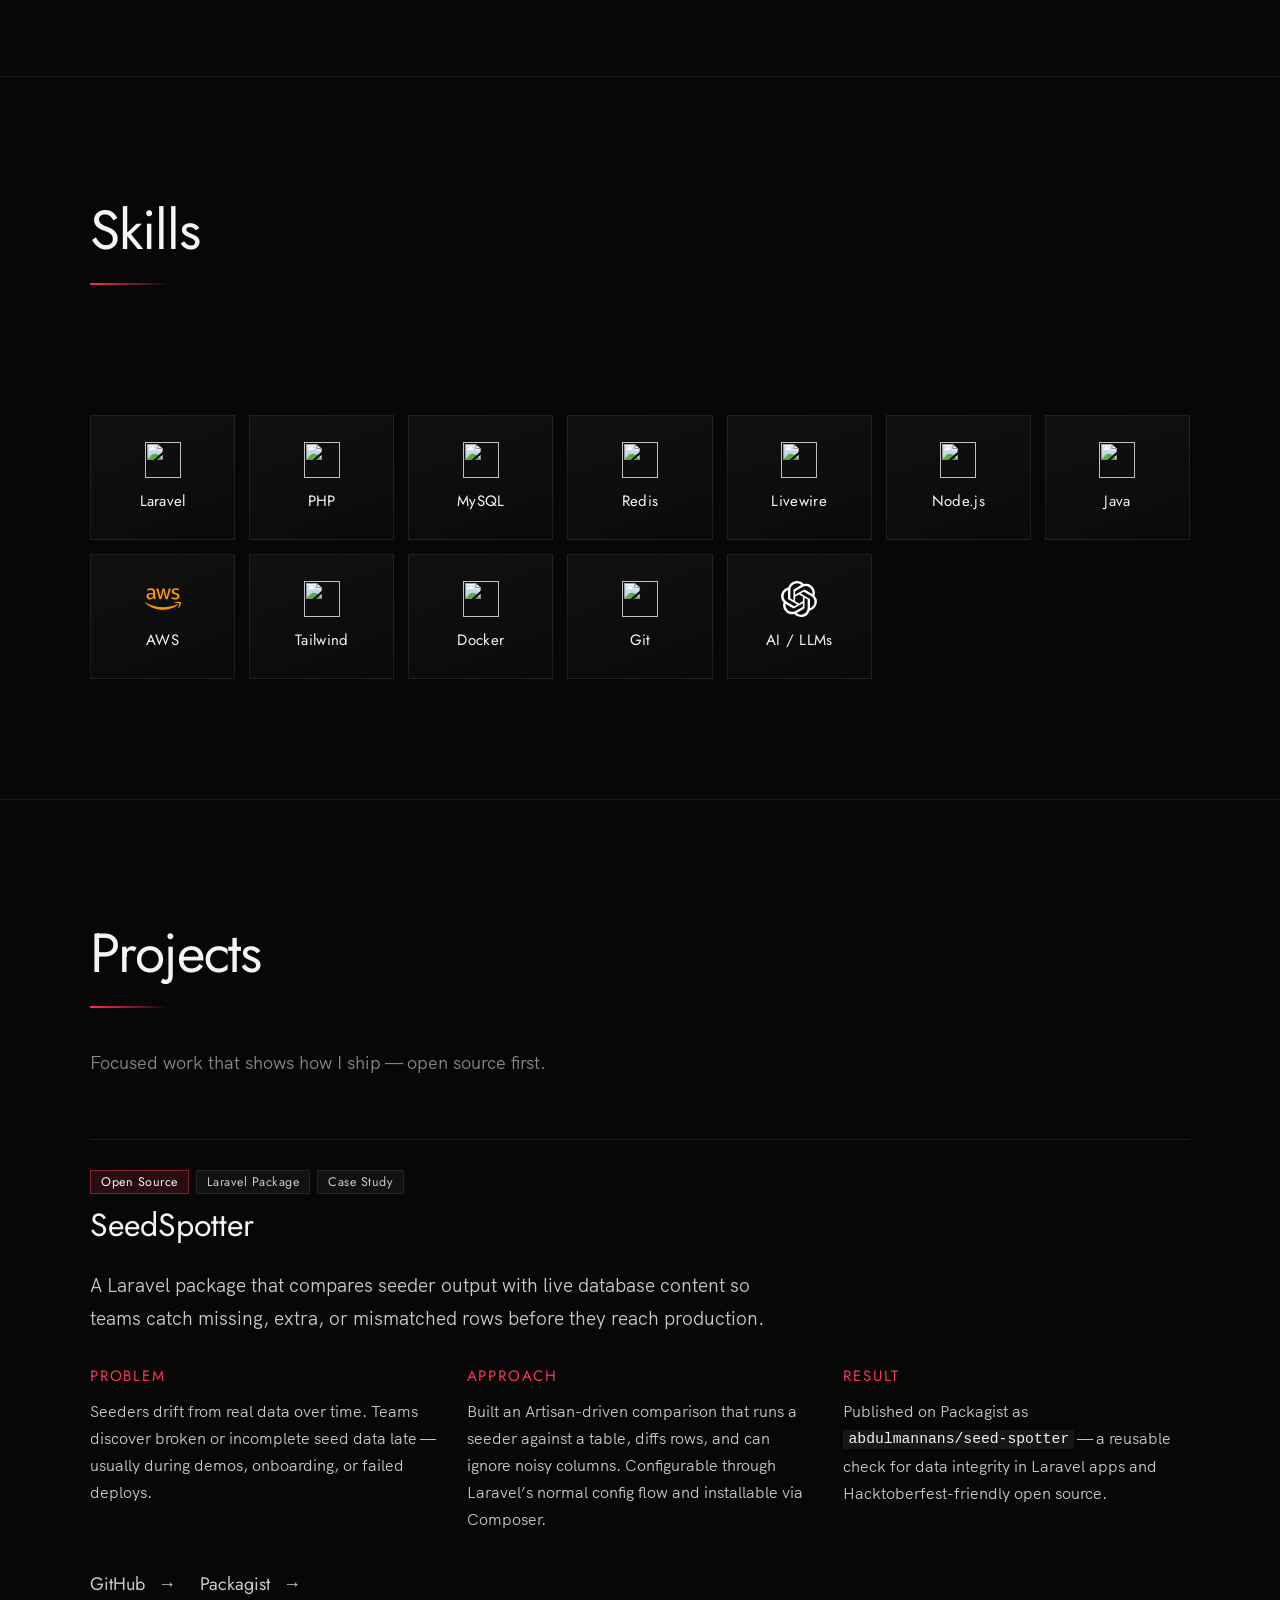
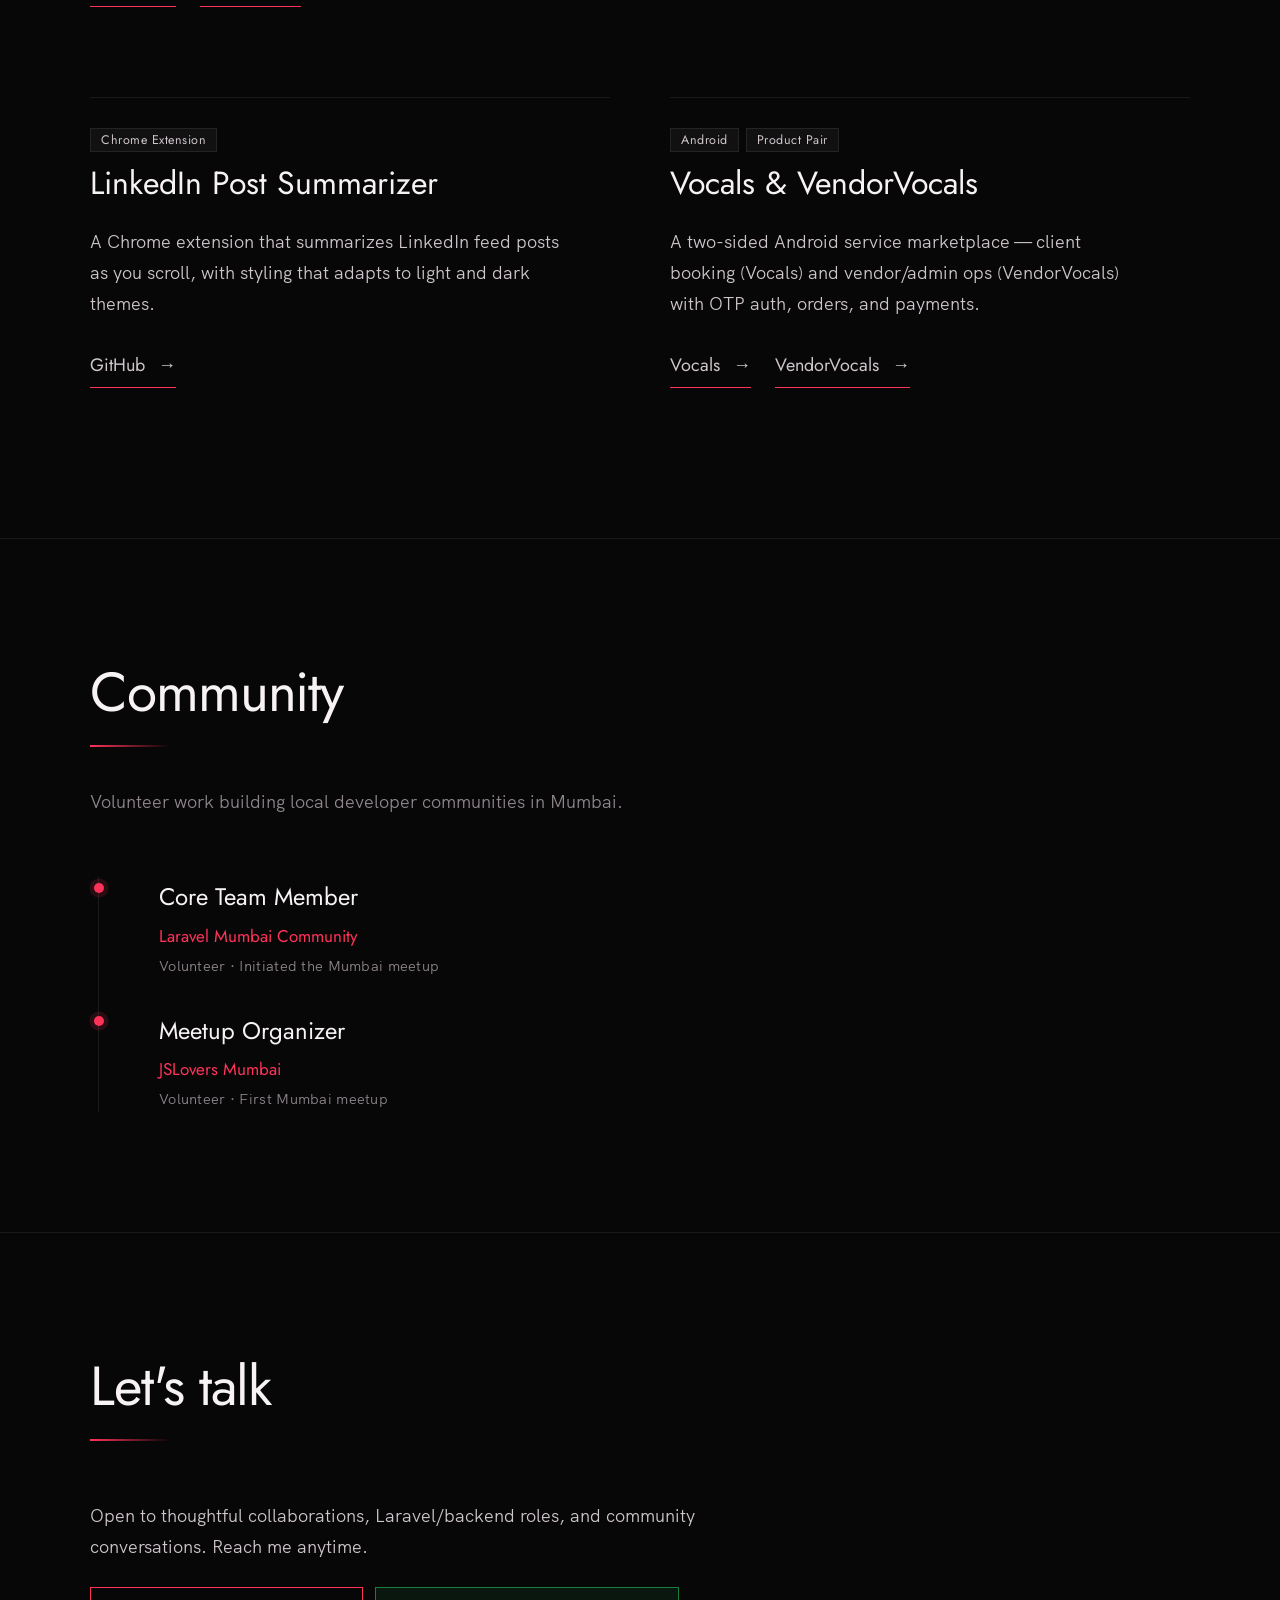
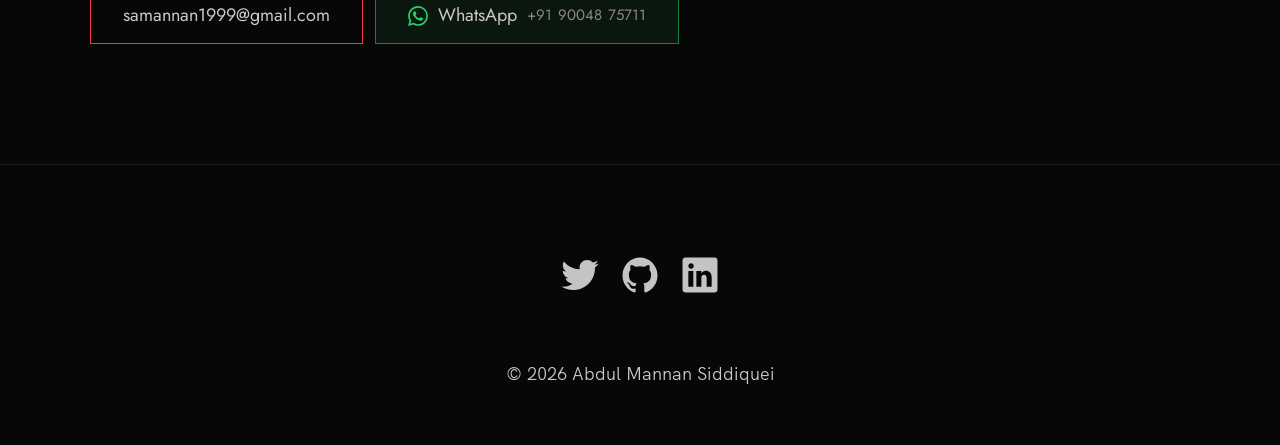
==== commit 539e569a: "Implement new case study section in index.html for the SeedSpotter Laravel package, enhancing projec" ====
--- a/index.html
+++ b/index.html
@@ -6,6 +6,26 @@
   <meta name="viewport" content="width=device-width, initial-scale=1.0" />
   <meta name="description"
     content="Abdul Mannan Siddiquei — Senior Software Engineer specializing in Laravel, PHP, and scalable backend systems. Based in Mumbai." />
+  <meta name="author" content="Abdul Mannan Siddiquei" />
+
+  <meta property="og:type" content="website" />
+  <meta property="og:site_name" content="Abdul Mannan Siddiquei" />
+  <meta property="og:title" content="Abdul Mannan Siddiquei | Senior Software Engineer" />
+  <meta property="og:description"
+    content="Laravel specialist building scalable backend systems for warehouse, commerce, and product teams." />
+  <meta property="og:url" content="https://abdulmannans.netlify.app/" />
+  <meta property="og:image" content="https://abdulmannans.netlify.app/images/og.png" />
+  <meta property="og:image:alt" content="Abdul Mannan Siddiquei — Senior Software Engineer" />
+  <meta property="og:image:width" content="1200" />
+  <meta property="og:image:height" content="630" />
+
+  <meta name="twitter:card" content="summary_large_image" />
+  <meta name="twitter:title" content="Abdul Mannan Siddiquei | Senior Software Engineer" />
+  <meta name="twitter:description"
+    content="Laravel specialist building scalable backend systems for warehouse, commerce, and product teams." />
+  <meta name="twitter:image" content="https://abdulmannans.netlify.app/images/og.png" />
+
+  <link rel="canonical" href="https://abdulmannans.netlify.app/" />
   <link rel="shortcut icon" type="image/png" href="./images/favicon.png" />
   <title>Abdul Mannan Siddiquei | Senior Software Engineer</title>
   <link rel="stylesheet" href="index.css" />
@@ -39,8 +59,8 @@
           commerce, and product teams — based in Mumbai.
         </p>
         <div class="header__actions reveal reveal--delay-3">
-          <a href="./files/ams_resume_2026.pdf" class="btn" download>Download Resume</a>
-          <a href="#experience" class="btn btn--ghost">View Experience</a>
+          <a href="#contact" class="btn">Get in touch</a>
+          <a href="./files/ams_resume_2026.pdf" class="btn btn--ghost" download>Download Resume</a>
         </div>
       </div>
     </div>
@@ -99,6 +119,7 @@
                 <span class="tag">Remote</span>
               </div>
             </div>
+            <p class="timeline__copy">18+ MVPs shipped · Filament &amp; LLMs · ~30% faster delivery cycles</p>
           </li>
           <li class="timeline__item reveal">
             <div class="timeline__meta">
@@ -110,6 +131,7 @@
                 <span class="tag tag--accent">On-site</span>
               </div>
             </div>
+            <p class="timeline__copy">Multi-tenant US commerce + BMC systems · 70% fewer prod issues · 10× faster exports</p>
           </li>
           <li class="timeline__item reveal">
             <div class="timeline__meta">
@@ -121,6 +143,7 @@
                 <span class="tag">Hybrid</span>
               </div>
             </div>
+            <p class="timeline__copy">Insurance platform · PII hardening · Laravel 5.8 → 9 upgrade</p>
           </li>
           <li class="timeline__item reveal">
             <div class="timeline__meta">
@@ -210,28 +233,57 @@
       <div class="row">
         <h2 class="reveal">Projects</h2>
         <p class="section-lead reveal reveal--delay-1">
-          Selected work from my GitHub.
+          Focused work that shows how I ship — open source first.
         </p>
+
+        <article class="case-study reveal">
+          <div class="projects__tags">
+            <span class="tag tag--accent">Open Source</span>
+            <span class="tag">Laravel Package</span>
+            <span class="tag">Case Study</span>
+          </div>
+          <h3>SeedSpotter</h3>
+          <p class="case-study__lead">
+            A Laravel package that compares seeder output with live database
+            content so teams catch missing, extra, or mismatched rows before
+            they reach production.
+          </p>
+          <div class="case-study__grid">
+            <div>
+              <h4>Problem</h4>
+              <p>
+                Seeders drift from real data over time. Teams discover broken
+                or incomplete seed data late — usually during demos, onboarding,
+                or failed deploys.
+              </p>
+            </div>
+            <div>
+              <h4>Approach</h4>
+              <p>
+                Built an Artisan-driven comparison that runs a seeder against a
+                table, diffs rows, and can ignore noisy columns. Configurable
+                through Laravel’s normal config flow and installable via Composer.
+              </p>
+            </div>
+            <div>
+              <h4>Result</h4>
+              <p>
+                Published on Packagist as
+                <code>abdulmannans/seed-spotter</code> — a reusable check for
+                data integrity in Laravel apps and Hacktoberfest-friendly open source.
+              </p>
+            </div>
+          </div>
+          <div class="projects__links">
+            <a class="link__text" href="https://github.com/abdulmannans/seed-spotter" target="_blank"
+              rel="noopener noreferrer">GitHub <span aria-hidden="true">→</span></a>
+            <a class="link__text" href="https://packagist.org/packages/abdulmannans/seed-spotter" target="_blank"
+              rel="noopener noreferrer">Packagist <span aria-hidden="true">→</span></a>
+          </div>
+        </article>
+
         <div class="projects__grid">
           <article class="projects__feature reveal">
-            <div class="projects__tags">
-              <span class="tag tag--accent">Open Source</span>
-              <span class="tag">Laravel</span>
-            </div>
-            <h3>SeedSpotter</h3>
-            <p>
-              A Laravel package for database seeder verification — helping teams
-              catch missing or broken seeders before they hit production.
-            </p>
-            <div class="projects__links">
-              <a class="link__text" href="https://github.com/abdulmannans/seed-spotter" target="_blank"
-                rel="noopener noreferrer">GitHub <span aria-hidden="true">→</span></a>
-              <a class="link__text" href="https://packagist.org/packages/abdulmannans/seed-spotter" target="_blank"
-                rel="noopener noreferrer">Packagist <span aria-hidden="true">→</span></a>
-            </div>
-          </article>
-
-          <article class="projects__feature reveal reveal--delay-1">
             <div class="projects__tags">
               <span class="tag">Chrome Extension</span>
             </div>
@@ -246,80 +298,21 @@
             </div>
           </article>
 
-          <article class="projects__feature reveal">
-            <div class="projects__tags">
-              <span class="tag">Java</span>
-            </div>
-            <h3>Expression Solver</h3>
-            <p>
-              A Java expression solver with validation and evaluation for
-              arithmetic expressions.
-            </p>
-            <div class="projects__links">
-              <a class="link__text" href="https://github.com/abdulmannans/expression-solver" target="_blank"
-                rel="noopener noreferrer">GitHub <span aria-hidden="true">→</span></a>
-            </div>
-          </article>
-
-          <article class="projects__feature reveal reveal--delay-1">
-            <div class="projects__tags">
-              <span class="tag">Web</span>
-            </div>
-            <h3>Roulette Alias</h3>
-            <p>
-              A lightweight name roulette — add aliases, spin, and pick a random
-              result. Built with HTML, CSS, and JavaScript.
-            </p>
-            <div class="projects__links">
-              <a class="link__text" href="https://github.com/abdulmannans/Roulette-Alias" target="_blank"
-                rel="noopener noreferrer">GitHub <span aria-hidden="true">→</span></a>
-              <a class="link__text" href="https://abdulmannans.github.io/Roulette-Alias/" target="_blank"
-                rel="noopener noreferrer">Live demo <span aria-hidden="true">→</span></a>
-            </div>
-          </article>
-
-          <article class="projects__feature reveal">
-            <div class="projects__tags">
-              <span class="tag">Android</span>
-            </div>
-            <h3>VendorVocals</h3>
-            <p>
-              An Android vendor-side app with OTP auth, service management,
-              order tracking, and an admin panel for vendor verification.
-            </p>
-            <div class="projects__links">
-              <a class="link__text" href="https://github.com/abdulmannans/VendorVocals" target="_blank"
-                rel="noopener noreferrer">GitHub <span aria-hidden="true">→</span></a>
-            </div>
-          </article>
-
           <article class="projects__feature reveal reveal--delay-1">
             <div class="projects__tags">
               <span class="tag">Android</span>
-            </div>
-            <h3>Vocals</h3>
+              <span class="tag">Product Pair</span>
+            </div>
+            <h3>Vocals &amp; VendorVocals</h3>
             <p>
-              An Android client app for booking services — location, orders,
-              payments, and profile flows for end users.
+              A two-sided Android service marketplace — client booking (Vocals)
+              and vendor/admin ops (VendorVocals) with OTP auth, orders, and payments.
             </p>
             <div class="projects__links">
               <a class="link__text" href="https://github.com/abdulmannans/Vocals" target="_blank"
-                rel="noopener noreferrer">GitHub <span aria-hidden="true">→</span></a>
-            </div>
-          </article>
-
-          <article class="projects__feature reveal">
-            <div class="projects__tags">
-              <span class="tag">Android</span>
-            </div>
-            <h3>Color Combination Picker</h3>
-            <p>
-              An Android color roulette app for experimenting with background
-              and text color combinations.
-            </p>
-            <div class="projects__links">
-              <a class="link__text" href="https://github.com/abdulmannans/Color-Combination-Picker" target="_blank"
-                rel="noopener noreferrer">GitHub <span aria-hidden="true">→</span></a>
+                rel="noopener noreferrer">Vocals <span aria-hidden="true">→</span></a>
+              <a class="link__text" href="https://github.com/abdulmannans/VendorVocals" target="_blank"
+                rel="noopener noreferrer">VendorVocals <span aria-hidden="true">→</span></a>
             </div>
           </article>
         </div>
--- a/index.css
+++ b/index.css
@@ -796,6 +796,57 @@
 /* ----- Projects ----- */
 /* --------------------------------------- */
 
+.case-study {
+    padding: var(--gutter-normal) 0 var(--gutter-medium);
+    border-top: 1px solid var(--line);
+    margin-bottom: var(--gutter-normal);
+}
+
+.case-study__lead {
+    max-width: 68rem;
+    font-size: 1.9rem;
+    color: var(--white-1);
+}
+
+.case-study__grid {
+    display: grid;
+    grid-template-columns: repeat(3, minmax(0, 1fr));
+    gap: var(--gutter-normal);
+    margin: var(--gutter-normal) 0;
+}
+
+.case-study__grid h4 {
+    font-family: var(--font-display);
+    font-size: 1.5rem;
+    font-weight: 400;
+    letter-spacing: 0.12em;
+    text-transform: uppercase;
+    color: var(--pink);
+    margin-bottom: 0.8rem;
+}
+
+.case-study__grid p {
+    margin: 0;
+    max-width: none;
+    font-size: 1.6rem;
+    color: var(--white-1);
+}
+
+.case-study code {
+    font-family: ui-monospace, SFMono-Regular, Menlo, Monaco, Consolas, monospace;
+    font-size: 0.92em;
+    color: var(--white);
+    background: rgba(255, 255, 255, 0.06);
+    padding: 0.1em 0.35em;
+}
+
+@media (max-width: 800px) {
+    .case-study__grid {
+        grid-template-columns: 1fr;
+        gap: 2rem;
+    }
+}
+
 .projects__grid {
     display: grid;
     grid-template-columns: repeat(2, minmax(0, 1fr));
@@ -820,7 +871,8 @@
     margin-bottom: 1.2rem;
 }
 
-.projects__feature h3 {
+.projects__feature h3,
+.case-study h3 {
     font-size: clamp(2.4rem, 2.8vw, 3.2rem);
     margin-bottom: 1rem;
 }
